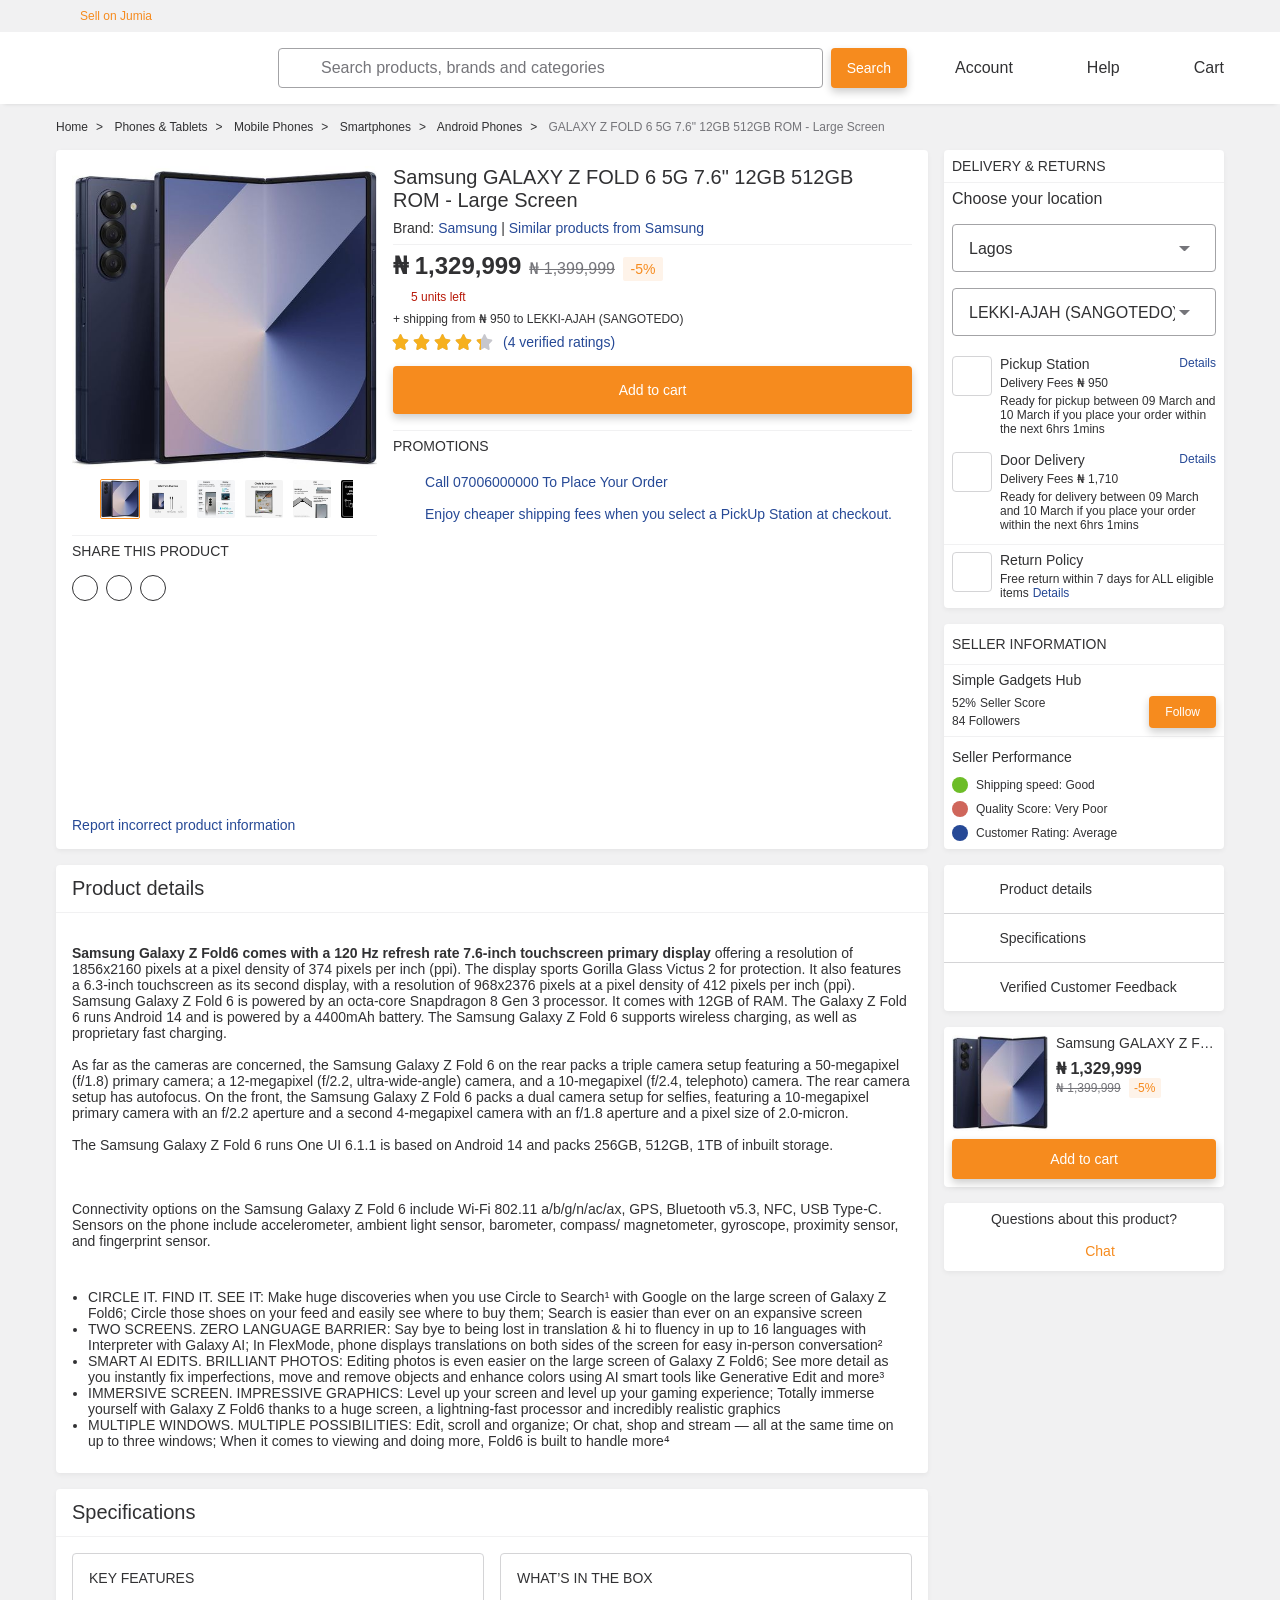
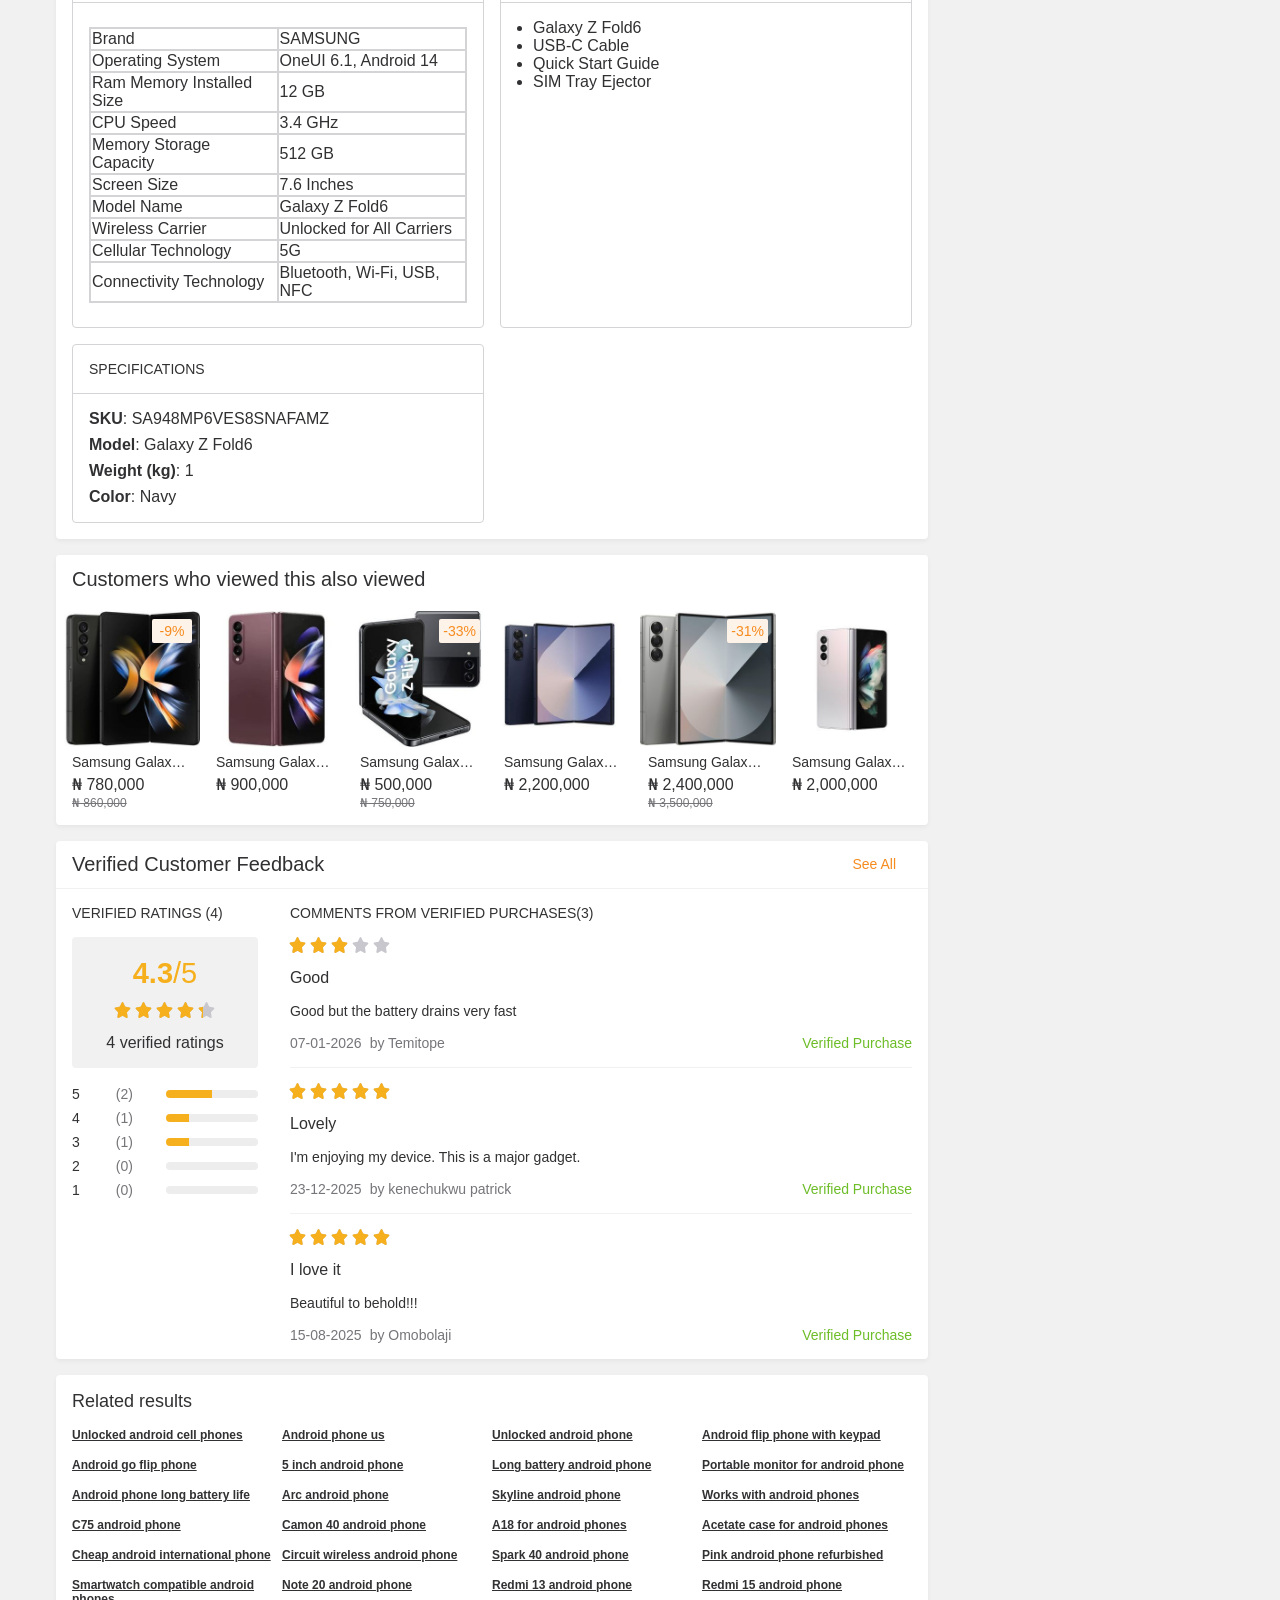
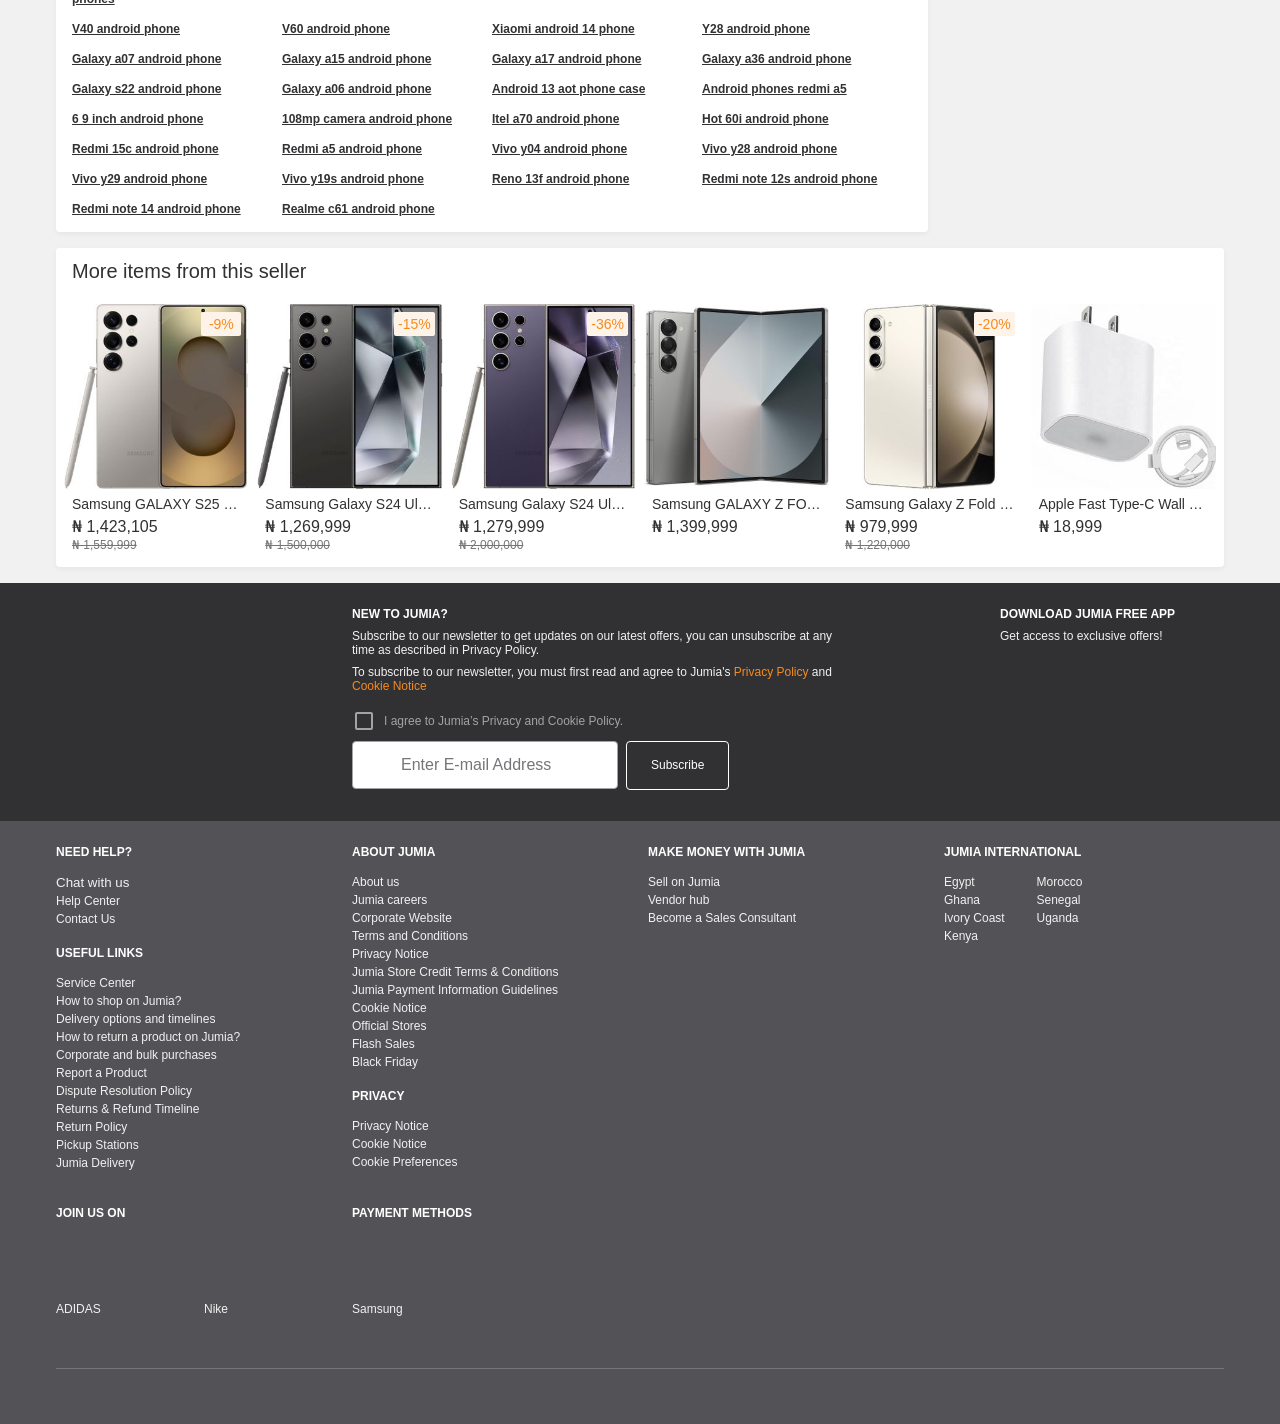
==== jumia.html @ b0cdf15a "initial commit" ====
<!DOCTYPE html>
<html lang="en" dir="ltr">
<head>
    <meta http-equiv="Content-Type" content="text/html; charset=UTF-8">
    <title>Samsung GALAXY Z FOLD 6 5G 7.6" 12GB 512GB ROM - Large Screen | Jumia Nigeria</title>
    <meta property="og:type" content="product">
    <meta property="og:site_name" content="Jumia Nigeria">
    <meta property="og:title" content="GALAXY Z FOLD 6 5G 7.6&quot; 12GB 512GB ROM - Large Screen">
    
    <meta property="og:description" content="Samsung Galaxy Z Fold6 comes with a 120 Hz refresh rate 7.6-inch touchscreen primary display offering a resolution of 1856x2160 pixels at a pixel density of 374 pixels per inch (ppi). The display sports Gorilla Glass Victus 2 for protection. It also features a 6.3-inch touchscreen as its second display, with a resolution of 968x2376 pixels at a pixel density of 412 pixels per inch (ppi). Samsung Galaxy Z Fold 6 is powered by an octa-core Snapdragon 8 Gen 3 processor. It comes with 12GB of RAM. The Galaxy Z Fold 6 runs Android 14 and is powered by a 4400mAh battery. The Samsung Galaxy Z Fold 6 supports wireless charging, as well as proprietary fast charging.As far as the cameras are concerned, the Samsung Galaxy Z Fold 6 on the rear packs a triple camera setup featuring a 50-megapixel (f/1.8) primary camera; a 12-megapixel (f/2.2, ultra-wide-angle) camera, and a 10-megapixel (f/2.4, telephoto) camera. The rear camera setup has autofocus. On the front, the Samsung Galaxy Z Fold 6 packs a dual camera setup for selfies, featuring a 10-megapixel primary camera with an f/2.2 aperture and a second 4-megapixel camera with an f/1.8 aperture and a pixel size of 2.0-micron.The Samsung Galaxy Z Fold 6 runs One UI 6.1.1 is based on Android 14 and packs 256GB, 512GB, 1TB of inbuilt storage.  Connectivity options on the Samsung Galaxy Z Fold 6 include Wi-Fi 802.11 a/b/g/n/ac/ax, GPS, Bluetooth v5.3, NFC, USB Type-C. Sensors on the phone include accelerometer, ambient light sensor, barometer, compass/ magnetometer, gyroscope, proximity sensor, and fingerprint sensor. CIRCLE IT. FIND IT. SEE IT: Make huge discoveries when you use Circle to Search¹ with Google on the large screen of Galaxy Z Fold6; Circle those shoes on your feed and easily see where to buy them; Search is easier than ever on an expansive screenTWO SCREENS. ZERO LANGUAGE BARRIER: Say bye to being lost in translation &amp; hi to fluency in up to 16 languages with Interpreter with Galaxy AI; In FlexMode, phone displays translations on both sides of the screen for easy in-person conversation²SMART AI EDITS. BRILLIANT PHOTOS: Editing photos is even easier on the large screen of Galaxy Z Fold6; See more detail as you instantly fix imperfections, move and remove objects and enhance colors using AI smart tools like Generative Edit and more³IMMERSIVE SCREEN. IMPRESSIVE GRAPHICS: Level up your screen and level up your gaming experience; Totally immerse yourself with Galaxy Z Fold6 thanks to a huge screen, a lightning-fast processor and incredibly realistic graphicsMULTIPLE WINDOWS. MULTIPLE POSSIBILITIES: Edit, scroll and organize; Or chat, shop and stream — all at the same time on up to three windows; When it comes to viewing and doing more, Fold6 is built to handle more⁴">
    <meta property="og:url" content="https://www.jumia.com.ng/samsung-galaxy-z-fold-6-5g-7.6-12gb-512gb-rom-large-screen-404945551.html">
    <meta property="og:image" content="https://ng.jumia.is/unsafe/fit-in/500x500/filters:fill(white)/product/15/5549404/1.jpg?0912">
    <meta property="og:locale" content="en_NG">
    <meta name="title" content="Samsung GALAXY Z FOLD 6 5G 7.6&quot; 12GB 512GB ROM - Large Screen | Jumia Nigeria">
    <meta name="robots" content="index,follow">
    <meta name="description" content="Get the GALAXY Z FOLD 6 5G 7.6&quot; 12GB 512GB ROM - Large Screen online at Jumia Nigeria and other Samsung Android Phones on Jumia Nigeria ✓ Price in Naira ✓ Enjoy cash on delivery - Shop Now!">
    <link rel="alternate" href="android-app://com.jumia.android/JUMIA/NG/d/SA948MP6VES8SNAFAMZ?utm_source=google&amp;utm_medium=organic&amp;adjust_tracker=j1hd8h&amp;adjust_campaign=GOOGLE_SEARCH&amp;adjust_adgroup=https%3A%2F%2Fwww.jumia.com.ng%2Fsamsung-galaxy-z-fold-6-5g-7.6-12gb-512gb-rom-large-screen-404945551.html">
    <link rel="canonical" href="https://www.jumia.com.ng/samsung-galaxy-z-fold-6-5g-7.6-12gb-512gb-rom-large-screen-404945551.html">
    <meta property="fb:app_id" content="728795990650684">
    <meta property="fb:pages" content="291297097615087">
    <meta name="google-site-verification" content="4vr0StQ8YkyEzgDxkC_mgx0UMSH2xM3vkOaRpaMEjWM">
    <meta name="google-site-verification" content="VeavdmtsHUH8fIEGpu4eeF-ryLp5ZXVUOmWmXWzV11I">
    <meta name="msvalidate.01" content="66DCE7076C4C56245BAB83C687510491">
    <meta name="viewport" content="width=device-width, initial-scale=1.0">
    <meta name="application-name" content="Jumia">
    <meta name="theme-color" content="#ffffff">
    <link rel="manifest" crossorigin="use-credentials" href="https://www.jumia.com.ng/assets_he/manifest/jumia/ng.2bc74913.json">
    <link rel="stylesheet" href="./jumia_files/main.d6013604.css">
    <link rel="icon" type="image/ico" sizes="any" href="https://www.jumia.com.ng/assets_he/favicon.87f00114.ico">
    <link rel="icon" type="image/svg+xml" href="https://www.jumia.com.ng/assets_he/favicon.adbd556a.svg">
    <link rel="preconnect dns-prefetch" href="https://bam.nr-data.net/">
    <link rel="preconnect dns-prefetch" href="https://js-agent.newrelic.com/">
    <link rel="dns-prefetch" href="https://ng.jumia.is/">
</head>
<body>
<!-- Skip to main content link - Phase 2, Step 3 -->
<a href="#main-content" class="skip-link" style="position: absolute; top: -40px; left: 0; background: #000; color: white; padding: 8px; z-index: 100; text-decoration: none;">Skip to main content</a>

<script type="text/javascript">window.NREUM||(NREUM={});NREUM.info = {"agent":"","beacon":"bam.nr-data.net","errorBeacon":"bam.nr-data.net","licenseKey":"b76de0635f","applicationID":"202020352","agentToken":null,"applicationTime":10.007334,"transactionName":"NVxXYhMHChFYVUELDQwWdkMSEgsPFmZHDQYXWkEWHUY0LWpi","queueTime":0,"ttGuid":"59ac37f880c2dab4"}; (window.NREUM||(NREUM={})).init={ajax:{deny_list:["bam.nr-data.net"]},feature_flags:["soft_nav"]};(window.NREUM||(NREUM={})).loader_config={licenseKey:"b76de0635f",applicationID:"202020352",browserID:"202419574"};;
/*! For license information please see nr-loader-rum-1.310.1.min.js.LICENSE.txt */
(()=>{var e,t,r={163:(e,t,r)=>{"use strict";r.d(t,{j:()=>E});var n=r(384),i=r(1741);var s=r(2555);r(860).K7.genericEvents;const a="experimental.resources",o="register",c=e=>{if(!e||"string"!=typeof e)return!1;try{document.createDocumentFragment().querySelector(e)}catch{return!1}return!0};var d=r(2614),u=r(944),l=r(8122);const f="[data-nr-mask]",g=e=>(0,l.a)(e,(()=>{const e={feature_flags:[],experimental:{allow_registered_children:!1,resources:!1},mask_selector:"*",block_selector:"[data-nr-block]",mask_input_options:{color:!1,date:!1,"datetime-local":!1,email:!1,month:!1,number:!1,range:!1,search:!1,tel:!1,text:!1,time:!1,url:!1,week:!1,textarea:!1,select:!1,password:!0}};return{ajax:{deny_list:void 0,block_internal:!0,enabled:!0,autoStart:!0},api:{get allow_registered_children(){return e.feature_flags.includes(o)||e.experimental.allow_registered_children},set allow_registered_children(t){e.experimental.allow_registered_children=t},duplicate_registered_data:!1},browser_consent_mode:{enabled:!1},distributed_tracing:{enabled:void 0,exclude_newrelic_header:void 0,cors_use_newrelic_header:void 0,cors_use_tracecontext_headers:void 0,allowed_origins:void 0},get feature_flags(){return e.feature_flags},set feature_flags(t){e.feature_flags=t},generic_events:{enabled:!0,autoStart:!0},harvest:{interval:30},jserrors:{enabled:!0,autoStart:!0},logging:{enabled:!0,autoStart:!0},metrics:{enabled:!0,autoStart:!0},obfuscate:void 0,page_action:{enabled:!0},page_view_event:{enabled:!0,autoStart:!0},page_view_timing:{enabled:!0,autoStart:!0},performance:{capture_marks:!1,capture_measures:!1,capture_detail:!0,resources:{get enabled(){return e.feature_flags.includes(a)||e.experimental.resources},set enabled(t){e.experimental.resources=t},asset_types:[],first_party_domains:[],ignore_newrelic:!0}},privacy:{cookies_enabled:!0},proxy:{assets:void 0,beacon:void 0},session:{expiresMs:d.wk,inactiveMs:d.BB},session_replay:{autoStart:!0,enabled:!1,preload:!1,sampling_rate:10,error_sampling_rate:100,collect_fonts:!1,inline_images:!1,fix_stylesheets:!0,mask_all_inputs:!0,get mask_text_selector(){return e.mask_selector},set mask_text_selector(t){c(t)?e.mask_selector="".concat(t,",").concat(f):""===t||null===t?e.mask_selector=f:(0,u.R)(5,t)},get block_class(){return"nr-block"},get ignore_class(){return"nr-ignore"},get mask_text_class(){return"nr-mask"},get block_selector(){return e.block_selector},set block_selector(t){c(t)?e.block_selector+=",".concat(t):""!==t&&(0,u.R)(6,t)},get mask_input_options(){return e.mask_input_options},set mask_input_options(t){t&&"object"==typeof t?e.mask_input_options={...t,password:!0}:(0,u.R)(7,t)}},session_trace:{enabled:!0,autoStart:!0},soft_navigations:{enabled:!0,autoStart:!0},ssl:void 0,user_actions:{enabled:!0,elementAttributes:["id","className","tagName","type"]}}})());var p=r(6154),h=r(9324);let m=0;const v={buildEnv:h.F3,distMethod:h.Xs,version:h.xv,originTime:p.WN},b={consented:!1},y={appMetadata:{},get consented(){return this.session?.state?.consent||b.consented},set consented(e){b.consented=e},customTransaction:void 0,denyList:void 0,disabled:!1,harvester:void 0,isolatedBacklog:!1,isRecording:!1,loaderType:void 0,maxBytes:3e4,obfuscator:void 0,onerror:void 0,ptid:void 0,releaseIds:{},session:void 0,timeKeeper:void 0,registeredEntities:[],jsAttributesMetadata:{bytes:0},get harvestCount(){return++m}},_=e=>{const t=(0,l.a)(e,y),r=Object.keys(v).reduce((e,t)=>(e[t]={value:v[t],writable:!1,configurable:!0,enumerable:!0},e),{});return Object.defineProperties(t,r)};var w=r(5701);const x=e=>{const t=e.startsWith("http");e+="/",r.p=t?e:"https://"+e};var k=r(7836),R=r(3241);const A={accountID:void 0,trustKey:void 0,agentID:void 0,licenseKey:void 0,applicationID:void 0,xpid:void 0},S=e=>(0,l.a)(e,A),T=new Set;function E(e,t={},r,a){let{init:o,info:c,loader_config:d,runtime:u={},exposed:l=!0}=t;if(!c){const e=(0,n.pV)();o=e.init,c=e.info,d=e.loader_config}e.init=g(o||{}),e.loader_config=S(d||{}),c.jsAttributes??={},p.bv&&(c.jsAttributes.isWorker=!0),e.info=(0,s.D)(c);const f=e.init,h=[c.beacon,c.errorBeacon];T.has(e.agentIdentifier)||(f.proxy.assets&&(x(f.proxy.assets),h.push(f.proxy.assets)),f.proxy.beacon&&h.push(f.proxy.beacon),e.beacons=[...h],function(e){const t=(0,n.pV)();Object.getOwnPropertyNames(i.W.prototype).forEach(r=>{const n=i.W.prototype[r];if("function"!=typeof n||"constructor"===n)return;let s=t[r];e[r]&&!1!==e.exposed&&"micro-agent"!==e.runtime?.loaderType&&(t[r]=(...t)=>{const n=e[r](...t);return s?s(...t):n})})}(e),(0,n.US)("activatedFeatures",w.B)),u.denyList=[...f.ajax.deny_list||[],...f.ajax.block_internal?h:[]],u.ptid=e.agentIdentifier,u.loaderType=r,e.runtime=_(u),T.has(e.agentIdentifier)||(e.ee=k.ee.get(e.agentIdentifier),e.exposed=l,(0,R.W)({agentIdentifier:e.agentIdentifier,drained:!!w.B?.[e.agentIdentifier],type:"lifecycle",name:"initialize",feature:void 0,data:e.config})),T.add(e.agentIdentifier)}},384:(e,t,r)=>{"use strict";r.d(t,{NT:()=>o,US:()=>l,Zm:()=>c,bQ:()=>u,dV:()=>d,pV:()=>f});var n=r(6154),i=r(1863),s=r(944),a=r(1910);const o={beacon:"bam.nr-data.net",errorBeacon:"bam.nr-data.net"};function c(){return n.gm.NREUM||(n.gm.NREUM={}),void 0===n.gm.newrelic&&(n.gm.newrelic=n.gm.NREUM),n.gm.NREUM}function d(){let e=c();return e.o||(e.o={ST:n.gm.setTimeout,SI:n.gm.setImmediate||n.gm.setInterval,CT:n.gm.clearTimeout,XHR:n.gm.XMLHttpRequest,REQ:n.gm.Request,EV:n.gm.Event,PR:n.gm.Promise,MO:n.gm.MutationObserver,FETCH:n.gm.fetch,WS:n.gm.WebSocket},(0,a.i)(...Object.values(e.o))),e}function u(e,t){let r=c();r.initializedAgents??={},t.initializedAt={ms:(0,i.t)(),date:new Date},r.initializedAgents[e]=t,2===Object.keys(r.initializedAgents).length&&(0,s.R)(69)}function l(e,t){c()[e]=t}function f(){return function(){let e=c();const t=e.info||{};e.info={beacon:o.beacon,errorBeacon:o.errorBeacon,...t}}(),function(){let e=c();const t=e.init||{};e.init={...t}}(),d(),function(){let e=c();const t=e.loader_config||{};e.loader_config={...t}}(),c()}},782:(e,t,r)=>{"use strict";r.d(t,{T:()=>n});const n=r(860).K7.pageViewTiming},860:(e,t,r)=>{"use strict";r.d(t,{$J:()=>u,K7:()=>c,P3:()=>d,XX:()=>i,Yy:()=>o,df:()=>s,qY:()=>n,v4:()=>a});const n="events",i="jserrors",s="browser/blobs",a="rum",o="browser/logs",c={ajax:"ajax",genericEvents:"generic_events",jserrors:i,logging:"logging",metrics:"metrics",pageAction:"page_action",pageViewEvent:"page_view_event",pageViewTiming:"page_view_timing",sessionReplay:"session_replay",sessionTrace:"session_trace",softNav:"soft_navigations"},d={[c.pageViewEvent]:1,[c.pageViewTiming]:2,[c.metrics]:3,[c.jserrors]:4,[c.softNav]:5,[c.ajax]:6,[c.sessionTrace]:7,[c.sessionReplay]:8,[c.logging]:9,[c.genericEvents]:10},u={[c.pageViewEvent]:a,[c.pageViewTiming]:n,[c.ajax]:n,[c.softNav]:n,[c.metrics]:i,[c.jserrors]:i,[c.sessionTrace]:s,[c.sessionReplay]:s,[c.logging]:o,[c.genericEvents]:"ins"}},944:(e,t,r)=>{"use strict";r.d(t,{R:()=>i});var n=r(3241);function i(e,t){"function"==typeof console.debug&&(console.debug("New Relic Warning: https://github.com/newrelic/newrelic-browser-agent/blob/main/docs/warning-codes.md#".concat(e),t),(0,n.W)({agentIdentifier:null,drained:null,type:"data",name:"warn",feature:"warn",data:{code:e,secondary:t}}))}},1687:(e,t,r)=>{"use strict";r.d(t,{Ak:()=>d,Ze:()=>f,x3:()=>u});var n=r(3241),i=r(7836),s=r(3606),a=r(860),o=r(2646);const c={};function d(e,t){const r={staged:!1,priority:a.P3[t]||0};l(e),c[e].get(t)||c[e].set(t,r)}function u(e,t){e&&c[e]&&(c[e].get(t)&&c[e].delete(t),p(e,t,!1),c[e].size&&g(e))}function l(e){if(!e)throw new Error("agentIdentifier required");c[e]||(c[e]=new Map)}function f(e="",t="feature",r=!1){if(l(e),!e||!c[e].get(t)||r)return p(e,t);c[e].get(t).staged=!0,g(e)}function g(e){const t=Array.from(c[e]);t.every(([e,t])=>t.staged)&&(t.sort((e,t)=>e[1].priority-t[1].priority),t.forEach(([t])=>{c[e].delete(t),p(e,t)}))}function p(e,t,r=!0){const a=e?i.ee.get(e):i.ee,c=s.i.handlers;if(!a.aborted&&a.backlog&&c){if((0,n.W)({agentIdentifier:e,type:"lifecycle",name:"drain",feature:t}),r){const e=a.backlog[t],r=c[t];if(r){for(let t=0;e&&t<e.length;++t)h(e[t],r);Object.entries(r).forEach(([e,t])=>{Object.values(t||{}).forEach(t=>{t[0]?.on&&t[0].context()instanceof o.y&&!t[0].listeners(e).includes(t[1])&&t[0].on(e,t[1])})})}}a.isolatedBacklog||delete c[t],a.backlog[t]=null,a.emit("drain-"+t,[])}}function h(e,t){var r=e[1];Object.values(t[r]||{}).forEach(t=>{var r=e[0];if(t[0]===r){var n=t[1],i=e[3],s=e[2];n.apply(i,s)}})}},1738:(e,t,r)=>{"use strict";r.d(t,{U:()=>g,Y:()=>f});var n=r(3241),i=r(9908),s=r(1863),a=r(944),o=r(5701),c=r(3969),d=r(8362),u=r(860),l=r(4261);function f(e,t,r,s){const f=s||r;!f||f[e]&&f[e]!==d.d.prototype[e]||(f[e]=function(){(0,i.p)(c.xV,["API/"+e+"/called"],void 0,u.K7.metrics,r.ee),(0,n.W)({agentIdentifier:r.agentIdentifier,drained:!!o.B?.[r.agentIdentifier],type:"data",name:"api",feature:l.Pl+e,data:{}});try{return t.apply(this,arguments)}catch(e){(0,a.R)(23,e)}})}function g(e,t,r,n,a){const o=e.info;null===r?delete o.jsAttributes[t]:o.jsAttributes[t]=r,(a||null===r)&&(0,i.p)(l.Pl+n,[(0,s.t)(),t,r],void 0,"session",e.ee)}},1741:(e,t,r)=>{"use strict";r.d(t,{W:()=>s});var n=r(944),i=r(4261);class s{#e(e,...t){if(this[e]!==s.prototype[e])return this[e](...t);(0,n.R)(35,e)}addPageAction(e,t){return this.#e(i.hG,e,t)}register(e){return this.#e(i.eY,e)}recordCustomEvent(e,t){return this.#e(i.fF,e,t)}setPageViewName(e,t){return this.#e(i.Fw,e,t)}setCustomAttribute(e,t,r){return this.#e(i.cD,e,t,r)}noticeError(e,t){return this.#e(i.o5,e,t)}setUserId(e,t=!1){return this.#e(i.Dl,e,t)}setApplicationVersion(e){return this.#e(i.nb,e)}setErrorHandler(e){return this.#e(i.bt,e)}addRelease(e,t){return this.#e(i.k6,e,t)}log(e,t){return this.#e(i.$9,e,t)}start(){return this.#e(i.d3)}finished(e){return this.#e(i.BL,e)}recordReplay(){return this.#e(i.CH)}pauseReplay(){return this.#e(i.Tb)}addToTrace(e){return this.#e(i.U2,e)}setCurrentRouteName(e){return this.#e(i.PA,e)}interaction(e){return this.#e(i.dT,e)}wrapLogger(e,t,r){return this.#e(i.Wb,e,t,r)}measure(e,t){return this.#e(i.V1,e,t)}consent(e){return this.#e(i.Pv,e)}}},1863:(e,t,r)=>{"use strict";function n(){return Math.floor(performance.now())}r.d(t,{t:()=>n})},1910:(e,t,r)=>{"use strict";r.d(t,{i:()=>s});var n=r(944);const i=new Map;function s(...e){return e.every(e=>{if(i.has(e))return i.get(e);const t="function"==typeof e?e.toString():"",r=t.includes("[native code]"),s=t.includes("nrWrapper");return r||s||(0,n.R)(64,e?.name||t),i.set(e,r),r})}},2555:(e,t,r)=>{"use strict";r.d(t,{D:()=>o,f:()=>a});var n=r(384),i=r(8122);const s={beacon:n.NT.beacon,errorBeacon:n.NT.errorBeacon,licenseKey:void 0,applicationID:void 0,sa:void 0,queueTime:void 0,applicationTime:void 0,ttGuid:void 0,user:void 0,account:void 0,product:void 0,extra:void 0,jsAttributes:{},userAttributes:void 0,atts:void 0,transactionName:void 0,tNamePlain:void 0};function a(e){try{return!!e.licenseKey&&!!e.errorBeacon&&!!e.applicationID}catch(e){return!1}}const o=e=>(0,i.a)(e,s)},2614:(e,t,r)=>{"use strict";r.d(t,{BB:()=>a,H3:()=>n,g:()=>d,iL:()=>c,tS:()=>o,uh:()=>i,wk:()=>s});const n="NRBA",i="SESSION",s=144e5,a=18e5,o={STARTED:"session-started",PAUSE:"session-pause",RESET:"session-reset",RESUME:"session-resume",UPDATE:"session-update"},c={SAME_TAB:"same-tab",CROSS_TAB:"cross-tab"},d={OFF:0,FULL:1,ERROR:2}},2646:(e,t,r)=>{"use strict";r.d(t,{y:()=>n});class n{constructor(e){this.contextId=e}}},2843:(e,t,r)=>{"use strict";r.d(t,{G:()=>s,u:()=>i});var n=r(3878);function i(e,t=!1,r,i){(0,n.DD)("visibilitychange",function(){if(t)return void("hidden"===document.visibilityState&&e());e(document.visibilityState)},r,i)}function s(e,t,r){(0,n.sp)("pagehide",e,t,r)}},3241:(e,t,r)=>{"use strict";r.d(t,{W:()=>s});var n=r(6154);const i="newrelic";function s(e={}){try{n.gm.dispatchEvent(new CustomEvent(i,{detail:e}))}catch(e){}}},3606:(e,t,r)=>{"use strict";r.d(t,{i:()=>s});var n=r(9908);s.on=a;var i=s.handlers={};function s(e,t,r,s){a(s||n.d,i,e,t,r)}function a(e,t,r,i,s){s||(s="feature"),e||(e=n.d);var a=t[s]=t[s]||{};(a[r]=a[r]||[]).push([e,i])}},3878:(e,t,r)=>{"use strict";function n(e,t){return{capture:e,passive:!1,signal:t}}function i(e,t,r=!1,i){window.addEventListener(e,t,n(r,i))}function s(e,t,r=!1,i){document.addEventListener(e,t,n(r,i))}r.d(t,{DD:()=>s,jT:()=>n,sp:()=>i})},3969:(e,t,r)=>{"use strict";r.d(t,{TZ:()=>n,XG:()=>o,rs:()=>i,xV:()=>a,z_:()=>s});const n=r(860).K7.metrics,i="sm",s="cm",a="storeSupportabilityMetrics",o="storeEventMetrics"},4234:(e,t,r)=>{"use strict";r.d(t,{W:()=>s});var n=r(7836),i=r(1687);class s{constructor(e,t){this.agentIdentifier=e,this.ee=n.ee.get(e),this.featureName=t,this.blocked=!1}deregisterDrain(){(0,i.x3)(this.agentIdentifier,this.featureName)}}},4261:(e,t,r)=>{"use strict";r.d(t,{$9:()=>d,BL:()=>o,CH:()=>g,Dl:()=>_,Fw:()=>y,PA:()=>m,Pl:()=>n,Pv:()=>R,Tb:()=>l,U2:()=>s,V1:()=>k,Wb:()=>x,bt:()=>b,cD:()=>v,d3:()=>w,dT:()=>c,eY:()=>p,fF:()=>f,hG:()=>i,k6:()=>a,nb:()=>h,o5:()=>u});const n="api-",i="addPageAction",s="addToTrace",a="addRelease",o="finished",c="interaction",d="log",u="noticeError",l="pauseReplay",f="recordCustomEvent",g="recordReplay",p="register",h="setApplicationVersion",m="setCurrentRouteName",v="setCustomAttribute",b="setErrorHandler",y="setPageViewName",_="setUserId",w="start",x="wrapLogger",k="measure",R="consent"},5289:(e,t,r)=>{"use strict";r.d(t,{GG:()=>a,Qr:()=>c,sB:()=>o});var n=r(3878),i=r(6389);function s(){return"undefined"==typeof document||"complete"===document.readyState}function a(e,t){if(s())return e();const r=(0,i.J)(e),a=setInterval(()=>{s()&&(clearInterval(a),r())},500);(0,n.sp)("load",r,t)}function o(e){if(s())return e();(0,n.DD)("DOMContentLoaded",e)}function c(e){if(s())return e();(0,n.sp)("popstate",e)}},5607:(e,t,r)=>{"use strict";r.d(t,{W:()=>n});const n=(0,r(9566).bz)()},5701:(e,t,r)=>{"use strict";r.d(t,{B:()=>s,t:()=>a});var n=r(3241);const i=new Set,s={};function a(e,t){const r=t.agentIdentifier;s[r]??={},e&&"object"==typeof e&&(i.has(r)||(t.ee.emit("rumresp",[e]),s[r]=e,i.add(r),(0,n.W)({agentIdentifier:r,loaded:!0,drained:!0,type:"lifecycle",name:"load",feature:void 0,data:e})))}},6154:(e,t,r)=>{"use strict";r.d(t,{OF:()=>c,RI:()=>i,WN:()=>u,bv:()=>s,eN:()=>l,gm:()=>a,mw:()=>o,sb:()=>d});var n=r(1863);const i="undefined"!=typeof window&&!!window.document,s="undefined"!=typeof WorkerGlobalScope&&("undefined"!=typeof self&&self instanceof WorkerGlobalScope&&self.navigator instanceof WorkerNavigator||"undefined"!=typeof globalThis&&globalThis instanceof WorkerGlobalScope&&globalThis.navigator instanceof WorkerNavigator),a=i?window:"undefined"!=typeof WorkerGlobalScope&&("undefined"!=typeof self&&self instanceof WorkerGlobalScope&&self||"undefined"!=typeof globalThis&&globalThis instanceof WorkerGlobalScope&&globalThis),o=Boolean("hidden"===a?.document?.visibilityState),c=/iPad|iPhone|iPod/.test(a.navigator?.userAgent),d=c&&"undefined"==typeof SharedWorker,u=((()=>{const e=a.navigator?.userAgent?.match(/Firefox[/\s](\d+\.\d+)/);Array.isArray(e)&&e.length>=2&&e[1]})(),Date.now()-(0,n.t)()),l=()=>"undefined"!=typeof PerformanceNavigationTiming&&a?.performance?.getEntriesByType("navigation")?.[0]?.responseStart},6389:(e,t,r)=>{"use strict";function n(e,t=500,r={}){const n=r?.leading||!1;let i;return(...r)=>{n&&void 0===i&&(e.apply(this,r),i=setTimeout(()=>{i=clearTimeout(i)},t)),n||(clearTimeout(i),i=setTimeout(()=>{e.apply(this,r)},t))}}function i(e){let t=!1;return(...r)=>{t||(t=!0,e.apply(this,r))}}r.d(t,{J:()=>i,s:()=>n})},6630:(e,t,r)=>{"use strict";r.d(t,{T:()=>n});const n=r(860).K7.pageViewEvent},7699:(e,t,r)=>{"use strict";r.d(t,{It:()=>s,KC:()=>o,No:()=>i,qh:()=>a});var n=r(860);const i=16e3,s=1e6,a="SESSION_ERROR",o={[n.K7.logging]:!0,[n.K7.genericEvents]:!1,[n.K7.jserrors]:!1,[n.K7.ajax]:!1}},7836:(e,t,r)=>{"use strict";r.d(t,{P:()=>o,ee:()=>c});var n=r(384),i=r(8990),s=r(2646),a=r(5607);const o="nr@context:".concat(a.W),c=function e(t,r){var n={},a={},u={},l=!1;try{l=16===r.length&&d.initializedAgents?.[r]?.runtime.isolatedBacklog}catch(e){}var f={on:p,addEventListener:p,removeEventListener:function(e,t){var r=n[e];if(!r)return;for(var i=0;i<r.length;i++)r[i]===t&&r.splice(i,1)},emit:function(e,r,n,i,s){!1!==s&&(s=!0);if(c.aborted&&!i)return;t&&s&&t.emit(e,r,n);var o=g(n);h(e).forEach(e=>{e.apply(o,r)});var d=v()[a[e]];d&&d.push([f,e,r,o]);return o},get:m,listeners:h,context:g,buffer:function(e,t){const r=v();if(t=t||"feature",f.aborted)return;Object.entries(e||{}).forEach(([e,n])=>{a[n]=t,t in r||(r[t]=[])})},abort:function(){f._aborted=!0,Object.keys(f.backlog).forEach(e=>{delete f.backlog[e]})},isBuffering:function(e){return!!v()[a[e]]},debugId:r,backlog:l?{}:t&&"object"==typeof t.backlog?t.backlog:{},isolatedBacklog:l};return Object.defineProperty(f,"aborted",{get:()=>{let e=f._aborted||!1;return e||(t&&(e=t.aborted),e)}}),f;function g(e){return e&&e instanceof s.y?e:e?(0,i.I)(e,o,()=>new s.y(o)):new s.y(o)}function p(e,t){n[e]=h(e).concat(t)}function h(e){return n[e]||[]}function m(t){return u[t]=u[t]||e(f,t)}function v(){return f.backlog}}(void 0,"globalEE"),d=(0,n.Zm)();d.ee||(d.ee=c)},8122:(e,t,r)=>{"use strict";r.d(t,{a:()=>i});var n=r(944);function i(e,t){try{if(!e||"object"!=typeof e)return(0,n.R)(3);if(!t||"object"!=typeof t)return(0,n.R)(4);const r=Object.create(Object.getPrototypeOf(t),Object.getOwnPropertyDescriptors(t)),s=0===Object.keys(r).length?e:r;for(let a in s)if(void 0!==e[a])try{if(null===e[a]){r[a]=null;continue}Array.isArray(e[a])&&Array.isArray(t[a])?r[a]=Array.from(new Set([...e[a],...t[a]])):"object"==typeof e[a]&&"object"==typeof t[a]?r[a]=i(e[a],t[a]):r[a]=e[a]}catch(e){r[a]||(0,n.R)(1,e)}return r}catch(e){(0,n.R)(2,e)}}},8362:(e,t,r)=>{"use strict";r.d(t,{d:()=>s});var n=r(9566),i=r(1741);class s extends i.W{agentIdentifier=(0,n.LA)(16)}},8374:(e,t,r)=>{r.nc=(()=>{try{return document?.currentScript?.nonce}catch(e){}return""})()},8990:(e,t,r)=>{"use strict";r.d(t,{I:()=>i});var n=Object.prototype.hasOwnProperty;function i(e,t,r){if(n.call(e,t))return e[t];var i=r();if(Object.defineProperty&&Object.keys)try{return Object.defineProperty(e,t,{value:i,writable:!0,enumerable:!1}),i}catch(e){}return e[t]=i,i}},9324:(e,t,r)=>{"use strict";r.d(t,{F3:()=>i,Xs:()=>s,xv:()=>n});const n="1.310.1",i="PROD",s="CDN"},9566:(e,t,r)=>{"use strict";r.d(t,{LA:()=>o,bz:()=>a});var n=r(6154);const i="xxxxxxxx-xxxx-4xxx-yxxx-xxxxxxxxxxxx";function s(e,t){return e?15&e[t]:16*Math.random()|0}function a(){const e=n.gm?.crypto||n.gm?.msCrypto;let t,r=0;return e&&e.getRandomValues&&(t=e.getRandomValues(new Uint8Array(30))),i.split("").map(e=>"x"===e?s(t,r++).toString(16):"y"===e?(3&s()|8).toString(16):e).join("")}function o(e){const t=n.gm?.crypto||n.gm?.msCrypto;let r,i=0;t&&t.getRandomValues&&(r=t.getRandomValues(new Uint8Array(e)));const a=[];for(var o=0;o<e;o++)a.push(s(r,i++).toString(16));return a.join("")}},9908:(e,t,r)=>{"use strict";r.d(t,{d:()=>n,p:()=>i});var n=r(7836).ee.get("handle");function i(e,t,r,i,s){s?(s.buffer([e],i),s.emit(e,t,r)):(n.buffer([e],i),n.emit(e,t,r))}}},n={};function i(e){var t=n[e];if(void 0!==t)return t.exports;var s=n[e]={exports:{}};return r[e](s,s.exports,i),s.exports}i.m=r,i.d=(e,t)=>{for(var r in t)i.o(t,r)&&!i.o(e,r)&&Object.defineProperty(e,r,{enumerable:!0,get:t[r]})},i.f={},i.e=e=>Promise.all(Object.keys(i.f).reduce((t,r)=>(i.f[r](e,t),t),[])),i.u=e=>"nr-rum-1.310.1.min.js",i.o=(e,t)=>Object.prototype.hasOwnProperty.call(e,t),e={},t="NRBA-1.310.1.PROD:",i.l=(r,n,s,a)=>{if(e[r])e[r].push(n);else{var o,c;if(void 0!==s)for(var d=document.getElementsByTagName("script"),u=0;u<d.length;u++){var l=d[u];if(l.getAttribute("src")==r||l.getAttribute("data-webpack")==t+s){o=l;break}}if(!o){c=!0;var f={296:"sha512-8LEsRObgfHgVhp/OH+e1LIJ8trYoEGGugVcM4cNSUs2rZ3CNt/VHMq+3wUpYKaA5/dW4oR9cdBp7CsljXO+9fA=="};(o=document.createElement("script")).charset="utf-8",i.nc&&o.setAttribute("nonce",i.nc),o.setAttribute("data-webpack",t+s),o.src=r,0!==o.src.indexOf(window.location.origin+"/")&&(o.crossOrigin="anonymous"),f[a]&&(o.integrity=f[a])}e[r]=[n];var g=(t,n)=>{o.onerror=o.onload=null,clearTimeout(p);var i=e[r];if(delete e[r],o.parentNode&&o.parentNode.removeChild(o),i&&i.forEach(e=>e(n)),t)return t(n)},p=setTimeout(g.bind(null,void 0,{type:"timeout",target:o}),12e4);o.onerror=g.bind(null,o.onerror),o.onload=g.bind(null,o.onload),c&&document.head.appendChild(o)}},i.r=e=>{"undefined"!=typeof Symbol&&Symbol.toStringTag&&Object.defineProperty(e,Symbol.toStringTag,{value:"Module"}),Object.defineProperty(e,"__esModule",{value:!0})},i.p="https://js-agent.newrelic.com/",(()=>{var e={374:0,840:0};i.f.j=(t,r)=>{var n=i.o(e,t)?e[t]:void 0;if(0!==n)if(n)r.push(n[2]);else{var s=new Promise((r,i)=>n=e[t]=[r,i]);r.push(n[2]=s);var a=i.p+i.u(t),o=new Error;i.l(a,r=>{if(i.o(e,t)&&(0!==(n=e[t])&&(e[t]=void 0),n)){var s=r&&("load"===r.type?"missing":r.type),a=r&&r.target&&r.target.src;o.message="Loading chunk "+t+" failed: ("+s+": "+a+")",o.name="ChunkLoadError",o.type=s,o.request=a,n[1](o)}},"chunk-"+t,t)}};var t=(t,r)=>{var n,s,[a,o,c]=r,d=0;if(a.some(t=>0!==e[t])){for(n in o)i.o(o,n)&&(i.m[n]=o[n]);if(c)c(i)}for(t&&t(r);d<a.length;d++)s=a[d],i.o(e,s)&&e[s]&&e[s][0](),e[s]=0},r=self["webpackChunk:NRBA-1.310.1.PROD"]=self["webpackChunk:NRBA-1.310.1.PROD"]||[];r.forEach(t.bind(null,0)),r.push=t.bind(null,r.push.bind(r))})(),(()=>{"use strict";i(8374);var e=i(8362),t=i(860);const r=Object.values(t.K7);var n=i(163);var s=i(9908),a=i(1863),o=i(4261),c=i(1738);var d=i(1687),u=i(4234),l=i(5289),f=i(6154),g=i(944),p=i(384);const h=e=>f.RI&&!0===e?.privacy.cookies_enabled;function m(e){return!!(0,p.dV)().o.MO&&h(e)&&!0===e?.session_trace.enabled}var v=i(6389),b=i(7699);class y extends u.W{constructor(e,t){super(e.agentIdentifier,t),this.agentRef=e,this.abortHandler=void 0,this.featAggregate=void 0,this.loadedSuccessfully=void 0,this.onAggregateImported=new Promise(e=>{this.loadedSuccessfully=e}),this.deferred=Promise.resolve(),!1===e.init[this.featureName].autoStart?this.deferred=new Promise((t,r)=>{this.ee.on("manual-start-all",(0,v.J)(()=>{(0,d.Ak)(e.agentIdentifier,this.featureName),t()}))}):(0,d.Ak)(e.agentIdentifier,t)}importAggregator(e,t,r={}){if(this.featAggregate)return;const n=async()=>{let n;await this.deferred;try{if(h(e.init)){const{setupAgentSession:t}=await i.e(296).then(i.bind(i,3305));n=t(e)}}catch(e){(0,g.R)(20,e),this.ee.emit("internal-error",[e]),(0,s.p)(b.qh,[e],void 0,this.featureName,this.ee)}try{if(!this.#t(this.featureName,n,e.init))return(0,d.Ze)(this.agentIdentifier,this.featureName),void this.loadedSuccessfully(!1);const{Aggregate:i}=await t();this.featAggregate=new i(e,r),e.runtime.harvester.initializedAggregates.push(this.featAggregate),this.loadedSuccessfully(!0)}catch(e){(0,g.R)(34,e),this.abortHandler?.(),(0,d.Ze)(this.agentIdentifier,this.featureName,!0),this.loadedSuccessfully(!1),this.ee&&this.ee.abort()}};f.RI?(0,l.GG)(()=>n(),!0):n()}#t(e,r,n){if(this.blocked)return!1;switch(e){case t.K7.sessionReplay:return m(n)&&!!r;case t.K7.sessionTrace:return!!r;default:return!0}}}var _=i(6630),w=i(2614),x=i(3241);class k extends y{static featureName=_.T;constructor(e){var t;super(e,_.T),this.setupInspectionEvents(e.agentIdentifier),t=e,(0,c.Y)(o.Fw,function(e,r){"string"==typeof e&&("/"!==e.charAt(0)&&(e="/"+e),t.runtime.customTransaction=(r||"http://custom.transaction")+e,(0,s.p)(o.Pl+o.Fw,[(0,a.t)()],void 0,void 0,t.ee))},t),this.importAggregator(e,()=>i.e(296).then(i.bind(i,3943)))}setupInspectionEvents(e){const t=(t,r)=>{t&&(0,x.W)({agentIdentifier:e,timeStamp:t.timeStamp,loaded:"complete"===t.target.readyState,type:"window",name:r,data:t.target.location+""})};(0,l.sB)(e=>{t(e,"DOMContentLoaded")}),(0,l.GG)(e=>{t(e,"load")}),(0,l.Qr)(e=>{t(e,"navigate")}),this.ee.on(w.tS.UPDATE,(t,r)=>{(0,x.W)({agentIdentifier:e,type:"lifecycle",name:"session",data:r})})}}class R extends e.d{constructor(e){var t;(super(),f.gm)?(this.features={},(0,p.bQ)(this.agentIdentifier,this),this.desiredFeatures=new Set(e.features||[]),this.desiredFeatures.add(k),(0,n.j)(this,e,e.loaderType||"agent"),t=this,(0,c.Y)(o.cD,function(e,r,n=!1){if("string"==typeof e){if(["string","number","boolean"].includes(typeof r)||null===r)return(0,c.U)(t,e,r,o.cD,n);(0,g.R)(40,typeof r)}else(0,g.R)(39,typeof e)},t),function(e){(0,c.Y)(o.Dl,function(t,r=!1){if("string"!=typeof t&&null!==t)return void(0,g.R)(41,typeof t);const n=e.info.jsAttributes["enduser.id"];r&&null!=n&&n!==t?(0,s.p)(o.Pl+"setUserIdAndResetSession",[t],void 0,"session",e.ee):(0,c.U)(e,"enduser.id",t,o.Dl,!0)},e)}(this),function(e){(0,c.Y)(o.nb,function(t){if("string"==typeof t||null===t)return(0,c.U)(e,"application.version",t,o.nb,!1);(0,g.R)(42,typeof t)},e)}(this),function(e){(0,c.Y)(o.d3,function(){e.ee.emit("manual-start-all")},e)}(this),function(e){(0,c.Y)(o.Pv,function(t=!0){if("boolean"==typeof t){if((0,s.p)(o.Pl+o.Pv,[t],void 0,"session",e.ee),e.runtime.consented=t,t){const t=e.features.page_view_event;t.onAggregateImported.then(e=>{const r=t.featAggregate;e&&!r.sentRum&&r.sendRum()})}}else(0,g.R)(65,typeof t)},e)}(this),this.run()):(0,g.R)(21)}get config(){return{info:this.info,init:this.init,loader_config:this.loader_config,runtime:this.runtime}}get api(){return this}run(){try{const e=function(e){const t={};return r.forEach(r=>{t[r]=!!e[r]?.enabled}),t}(this.init),n=[...this.desiredFeatures];n.sort((e,r)=>t.P3[e.featureName]-t.P3[r.featureName]),n.forEach(r=>{if(!e[r.featureName]&&r.featureName!==t.K7.pageViewEvent)return;const n=function(e){switch(e){case t.K7.ajax:return[t.K7.jserrors];case t.K7.sessionTrace:return[t.K7.ajax,t.K7.pageViewEvent];case t.K7.sessionReplay:return[t.K7.sessionTrace];case t.K7.pageViewTiming:return[t.K7.pageViewEvent];default:return[]}}(r.featureName).filter(e=>!(e in this.features));n.length>0&&(0,g.R)(36,{targetFeature:r.featureName,missingDependencies:n}),this.features[r.featureName]=new r(this)})}catch(e){(0,g.R)(22,e);for(const e in this.features)this.features[e].abortHandler?.();const t=(0,p.Zm)();delete t.initializedAgents[this.agentIdentifier]?.features,delete this.sharedAggregator;return t.ee.get(this.agentIdentifier).abort(),!1}}}var A=i(2843),S=i(782);class T extends y{static featureName=S.T;constructor(e){super(e,S.T),f.RI&&((0,A.u)(()=>(0,s.p)("docHidden",[(0,a.t)()],void 0,S.T,this.ee),!0),(0,A.G)(()=>(0,s.p)("winPagehide",[(0,a.t)()],void 0,S.T,this.ee)),this.importAggregator(e,()=>i.e(296).then(i.bind(i,2117))))}}var E=i(3969);class j extends y{static featureName=E.TZ;constructor(e){super(e,E.TZ),f.RI&&document.addEventListener("securitypolicyviolation",e=>{(0,s.p)(E.xV,["Generic/CSPViolation/Detected"],void 0,this.featureName,this.ee)}),this.importAggregator(e,()=>i.e(296).then(i.bind(i,9623)))}}new R({features:[k,T,j],loaderType:"lite"})})()})();

</script>
<div id="jm">
    <div class="vb row -i-ctr -j-ctr _head -bg-gy05">
        <div class="col3 -df -j-start"><a href="https://www.jumia.com.ng/marketplace-vendor/" class="_link -df -i-ctr -or5 -m -fs12" target="_blank" rel="noopener"><svg viewBox="0 0 24 24" class="ic -f-or5 -maxs" width="16" height="16"><use xlink:href="https://www.jumia.com.ng/assets_he/images/i-icons.717f7af4.svg?v=1#cat-services" href="https://www.jumia.com.ng/assets_he/images/i-icons.717f7af4.svg?v=1#cat-services"></use></svg>Sell on Jumia</a></div>
        <div class="col10 -df -j-ctr -fs0"><span href="" class="vent-link" title="Jumia"><svg viewBox="0 0 75 24" class="ic" width="75" height="24"><use xlink:href="https://www.jumia.com.ng/assets_he/images/i-global.46a25839.svg?v=1#venture-jumia" href="https://www.jumia.com.ng/assets_he/images/i-global.46a25839.svg?v=1#venture-jumia">

        </use></svg></span>
            <a href="https://pay.jumia.com.ng/?utm_source=jumia&amp;utm_medium=mall&amp;utm_campaign=venturebar" class="vent-link" title="JumiaPay" rel="nofollow noopener" target="_blank"><svg viewBox="0 0 60 24" class="ic" width="60" height="24"><use xlink:href="https://www.jumia.com.ng/assets_he/images/i-global.46a25839.svg?v=1#venture-pay" href="https://www.jumia.com.ng/assets_he/images/i-global.46a25839.svg?v=1#venture-pay"></use>
            </svg></a><a href="https://www.jumia.com.ng/sp-jumia-delivery/" class="vent-link" title="jumia delivery" rel="nofollow noopener" target="_blank"><svg viewBox="0 0 111 24" class="ic" width="111" height="24">
                <use xlink:href="https://www.jumia.com.ng/assets_he/images/i-global.46a25839.svg?v=1#venture-delivery" href="https://www.jumia.com.ng/assets_he/images/i-global.46a25839.svg?v=1#venture-delivery">

                </use></svg></a></div>
        <div class="col3 -df -j-end -wt -mla -gy5"></div>
    </div>
    <header class="header">
        <section class="row -i-ctr -fw-nw -pvm">
            <div class="col3 -df -i-ctr">
                <div class="dpdw _tail _auto-w _hov _pleft -df -i-ctr -prs -mra" data-dpdw="true">
                    <input id="dpdw-flyout" class="tgl" type="checkbox" aria-controls="dpdw-flyout-box" aria-haspopup="true" aria-label="Navigate Categories">
                    <label class="trig -df -pan" for="dpdw-flyout">
                        <span class="-fsh0"><svg viewBox="0 0 24 24" class="ic" width="24" height="24"><use xlink:href="https://www.jumia.com.ng/assets_he/images/i-icons.717f7af4.svg?v=1#menu" href="https://www.jumia.com.ng/assets_he/images/i-icons.717f7af4.svg?v=1#menu"></use></svg></span>
                        <span class="-elli"></span>
                    </label>
                    <div class="box" role="menu" aria-labelledby="dpdw-flyout" id="dpdw-flyout-box">
                        <div class="inbox">
                            <div class="flyout" role="menu">
                                <a href="https://www.jumia.com.ng/mlp-appliances/" class="itm" role="menuitem"><svg viewBox="0 0 24 24" class="ic -mrxs -fsh0" width="20" height="20"><use xlink:href="https://www.jumia.com.ng/assets_he/images/i-icons.717f7af4.svg#cat-kitchen-dinning" href="https://www.jumia.com.ng/assets_he/images/i-icons.717f7af4.svg#cat-kitchen-dinning"></use></svg><span class="text">Appliances</span></a>
                                <div class="sub" role="menu">
                                    <div class="sub-w">
                                        <div class="co">
                                            <div class="cat">
                                                <a href="https://www.jumia.com.ng/kitchen-dinning-small-appliances/" class="tit" role="menuitem">Small Appliances</a>
                                                <a href="https://www.jumia.com.ng/blenders/" class="s-itm" role="menuitem">Blenders</a>
                                                <a href="https://www.jumia.com.ng/deep-fryers/" class="s-itm" role="menuitem">Deep Fryers</a>
                                                <a href="https://www.jumia.com.ng/juicers/" class="s-itm" role="menuitem">Juicers</a>
                                                <a href="https://www.jumia.com.ng/air-fryers/" class="s-itm" role="menuitem">Air Fryers</a>
                                                <a href="https://www.jumia.com.ng/rice-cooker/" class="s-itm" role="menuitem">Rice Cookers</a>
                                                <a href="https://www.jumia.com.ng/ovens-toasters/" class="s-itm" role="menuitem">Toasters &amp; Ovens</a>
                                                <a href="https://www.jumia.com.ng/small-appliances-microwave/" class="s-itm" role="menuitem">Microwaves</a>
                                                <a href="https://www.jumia.com.ng/cooking-appliances-kitchen-bundle/" class="s-itm" role="menuitem">Bundles</a>
                                                <a href="https://www.jumia.com.ng/vacuum-cleaners/" class="s-itm" role="menuitem">Vacuum Cleaners</a>
                                                <a href="https://www.jumia.com.ng/kettles/" class="s-itm" role="menuitem">Kettles</a>
                                                <a href="https://www.jumia.com.ng/yam-pounder/" class="s-itm" role="menuitem">Yam Pounders</a>
                                                <a href="https://www.jumia.com.ng/ironing-laundry/" class="s-itm" role="menuitem">Irons</a>
                                                <a href="https://www.jumia.com.ng/electric-cookware/" class="s-itm" role="menuitem">Electric Cookware </a>
                                                <a href="https://www.jumia.com.ng/electric-drink-mixers/" class="s-itm" role="menuitem">Electric Drink Mixers </a>
                                                <a href="https://www.jumia.com.ng/food-processors/" class="s-itm" role="menuitem">Food Processors</a>
                                                <a href="https://www.jumia.com.ng/coffee-makers/" class="s-itm" role="menuitem">Coffee Makers</a>
                                                <a href="https://www.jumia.com.ng/electric-pressure-cookers/" class="s-itm" role="menuitem">Electric Pressure Cookers</a>
                                            </div>
                                        </div>
                                        <div class="co">
                                            <div class="cat">
                                                <a href="https://www.jumia.com.ng/home-improvement-appliances/" class="tit" role="menuitem">Large Appliances</a>
                                                <a href="https://www.jumia.com.ng/appliances-washers-dryers/" class="s-itm" role="menuitem">Washing Machines</a>
                                                <a href="https://www.jumia.com.ng/appliances-fridges-freezers/" class="s-itm" role="menuitem">Fridges</a>
                                                <a href="https://www.jumia.com.ng/freezers/" class="s-itm" role="menuitem">Freezers</a>
                                                <a href="https://www.jumia.com.ng/air-conditioners-d/" class="s-itm" role="menuitem">Air Conditioners</a>
                                                <a href="https://www.jumia.com.ng/space-heaters-accessories/" class="s-itm" role="menuitem">Heaters</a>
                                                <a href="https://www.jumia.com.ng/household-fans/" class="s-itm" role="menuitem">Fans</a>
                                                <a href="https://www.jumia.com.ng/air-purifier/?shipped_from=country_local" class="s-itm" role="menuitem">Air Purifiers</a>
                                                <a href="https://www.jumia.com.ng/water-dispenser/" class="s-itm" role="menuitem">Water Dispensers</a>
                                                <a href="https://www.jumia.com.ng/patio-lawn-garden/" class="s-itm" role="menuitem">Generators &amp; Inverters</a>
                                            </div>
                                            <div class="cat">
                                                <a href="https://www.jumia.com.ng/home-office-appliances/" class="tit" role="menuitem">Home Appliances</a>
                                            </div>
                                        </div>
                                        <div class="co">
                                            <div class="cat">
                                                <a href="https://www.jumia.com.ng/nexus/" class="s-itm" role="menuitem">Nexus</a>
                                                <a href="https://www.jumia.com.ng/hisense/" class="s-itm" role="menuitem">Hisense</a>
                                                <a href="https://www.jumia.com.ng/polystar/" class="s-itm" role="menuitem">Polystar</a>
                                                <a href="https://www.jumia.com.ng/tcl/" class="s-itm" role="menuitem">TCL</a>
                                            </div>
                                        </div>
                                    </div>
                                </div>
                                <a href="https://www.jumia.com.ng/phones-tablets/" class="itm" role="menuitem"><svg viewBox="0 0 24 24" class="ic -mrxs -fsh0" width="20" height="20"><use xlink:href="https://www.jumia.com.ng/assets_he/images/i-icons.717f7af4.svg#cat-mobile" href="https://www.jumia.com.ng/assets_he/images/i-icons.717f7af4.svg#cat-mobile"></use></svg><span class="text">Phones &amp; Tablets</span></a>
                                <div class="sub" role="menu">
                                    <div class="sub-w">
                                        <div class="co">
                                            <div class="cat">
                                                <a href="https://www.jumia.com.ng/mobile-phones/" class="tit" role="menuitem">Mobile Phones</a>
                                                <a href="https://www.jumia.com.ng/smartphones/" class="s-itm" role="menuitem">Smartphones</a>
                                                <a href="https://www.jumia.com.ng/android-phones/" class="s-itm" role="menuitem">Android Phones</a>
                                                <a href="https://www.jumia.com.ng/ios-phones/" class="s-itm" role="menuitem">iPhones</a>
                                                <a href="https://www.jumia.com.ng/cell-phones/" class="s-itm" role="menuitem">Basic Phones</a>
                                                <a href="https://www.jumia.com.ng/mlp-refurbished-phones/" class="s-itm" role="menuitem">Refurbished Phones</a>
                                                <a href="https://www.jumia.com.ng/mlp-rugged-phone/" class="s-itm" role="menuitem">Rugged Phones</a>
                                                <a href="https://www.jumia.com.ng/cordless-telephones/" class="s-itm" role="menuitem">Cordless Telephones</a>
                                                <a href="https://www.jumia.com.ng/mlp-dual-sim/" class="s-itm" role="menuitem">Dual Sim Phones</a>
                                            </div>
                                            <div class="cat">
                                                <a href="https://www.jumia.com.ng/tablets/" class="tit" role="menuitem">Tablets</a>
                                                <a href="https://www.jumia.com.ng/ipads/" class="s-itm" role="menuitem">iPads</a>
                                                <a href="https://www.jumia.com.ng/other-tablets/" class="s-itm" role="menuitem">Android Tablets</a>
                                                <a href="https://www.jumia.com.ng/educational-tablets/" class="s-itm" role="menuitem">Educational Tablets</a>
                                                <a href="https://www.jumia.com.ng/tablet-accessories/" class="s-itm" role="menuitem">Tablet Accessories</a>
                                                <a href="https://www.jumia.com.ng/mlp-amazon-fire-tablet/" class="s-itm" role="menuitem">Amazon Fire Tablets</a>
                                                <a href="https://www.jumia.com.ng/tablets/microsoft/" class="s-itm" role="menuitem">Microsoft Tablets</a>
                                            </div>
                                        </div>
                                        <div class="co">
                                            <div class="cat">
                                                <a href="https://www.jumia.com.ng/mobile-accessories/" class="tit" role="menuitem">Mobile Accessories</a>
                                                <a href="https://www.jumia.com.ng/mobile-phone-accessory-kits/" class="s-itm" role="menuitem">Accessory Kits</a>
                                                <a href="https://www.jumia.com.ng/mobile-phone-adapters/" class="s-itm" role="menuitem">Adapters</a>
                                                <a href="https://www.jumia.com.ng/phones-battery-packs/" class="s-itm" role="menuitem">Batteries</a>
                                                <a href="https://www.jumia.com.ng/mobile-phone-chargers-adaptors/" class="s-itm" role="menuitem">Battery Chargers</a>
                                                <a href="https://www.jumia.com.ng/mobile-phone-bluetooth-headsets/" class="s-itm" role="menuitem">Bluetooth Headsets</a>
                                                <a href="https://www.jumia.com.ng/mobile-phone-accessories-cables/" class="s-itm" role="menuitem">Cables</a>
                                                <a href="https://www.jumia.com.ng/mobile-phones-car-accessories/" class="s-itm" role="menuitem">Car Accessories</a>
                                                <a href="https://www.jumia.com.ng/mobile-phone-chargers-adaptors/" class="s-itm" role="menuitem">Chargers</a>
                                                <a href="https://www.jumia.com.ng/mobile-phone-headsets/" class="s-itm" role="menuitem">Earphones &amp; Headsets</a>
                                                <a href="https://www.jumia.com.ng/micro-sd-cards/" class="s-itm" role="menuitem">MicroSD Cards</a>
                                                <a href="https://www.jumia.com.ng/mobile-phone-screen-protectors/" class="s-itm" role="menuitem">Screen Protectors</a>
                                                <a href="https://www.jumia.com.ng/selfie-sticks-tripods/" class="s-itm" role="menuitem">Selfie Sticks &amp; Tripods</a>
                                                <a href="https://www.jumia.com.ng/smart-watches/" class="s-itm" role="menuitem">Smart Watches</a>
                                                <a href="https://www.jumia.com.ng/mobile-phone-accessories-power-banks/" class="s-itm" role="menuitem">Power Banks</a>
                                                <a href="https://www.jumia.com.ng/mlp-phone-lenses/" class="s-itm" role="menuitem">Phone Camera Lenses</a>
                                            </div>
                                        </div>
                                        <div class="co">
                                            <div class="cat">
                                                <a href="https://www.jumia.com.ng/smartphones/" class="tit" role="menuitem">Top Smartphones</a>
                                                <a href="https://www.jumia.com.ng/mlp-iphone-15/" class="s-itm" role="menuitem">iPhone 15 &amp; 15 Pro Max</a>
                                                <a href="https://www.jumia.com.ng/mlp-samsung-galaxy-s24/" class="s-itm" role="menuitem">Samsung Galaxy S24 &amp; S24 Ultra</a>
                                                <a href="https://www.jumia.com.ng/catalog/?q=iphone+11" class="s-itm" role="menuitem">Tecno Spark 20 &amp; 20 Pro</a>
                                                <a href="https://www.jumia.com.ng/mlp-itel-s23/" class="s-itm" role="menuitem">Itel S23 &amp; S23 Plus</a>
                                                <a href="https://www.jumia.com.ng/mlp-infinix-smart-8/" class="s-itm" role="menuitem">Infinix Smart 8</a>
                                                <a href="https://www.jumia.com.ng/mlp-xiaomi-redmi-13c/" class="s-itm" role="menuitem">Xiaomi Redmi 13c</a>
                                                <a href="https://www.jumia.com.ng/mlp-infinix-hot-40i/" class="s-itm" role="menuitem">Infinix Hot 40i</a>
                                                <a href="https://www.jumia.com.ng/mlp-tecno-pop-8/" class="s-itm" role="menuitem">Tecno Pop 8</a>
                                                <a href="https://www.jumia.com.ng/mlp-itel-a70/" class="s-itm" role="menuitem"> Itel A70</a>
                                            </div>
                                            <div class="cat">
                                                <a href="https://www.jumia.com.ng/mlp-official-stores/mobile-phones/" class="tit" role="menuitem">Top Phone Brands</a>
                                                <a href="https://www.jumia.com.ng/mobile-phones/samsung/" class="s-itm" role="menuitem">Samsung</a>
                                                <a href="https://www.jumia.com.ng/ios-phones/" class="s-itm" role="menuitem">Apple</a>
                                                <a href="https://www.jumia.com.ng/smartphones/xiaomi/" class="s-itm" role="menuitem">Xiaomi</a>
                                                <a href="https://www.jumia.com.ng/itel/" class="s-itm" role="menuitem">Itel</a>
                                                <a href="https://www.jumia.com.ng/phones-tablets/tecno/" class="s-itm" role="menuitem">Tecno</a>
                                            </div>
                                        </div>
                                    </div>
                                </div>
                                <a href="https://www.jumia.com.ng/health-beauty/" class="itm" role="menuitem"><svg viewBox="0 0 24 24" class="ic -mrxs -fsh0" width="20" height="20"><use xlink:href="https://www.jumia.com.ng/assets_he/images/i-icons.717f7af4.svg#cat-beauty" href="https://www.jumia.com.ng/assets_he/images/i-icons.717f7af4.svg#cat-beauty"></use></svg><span class="text">Health &amp; Beauty</span></a>
                                <div class="sub" role="menu">
                                    <div class="sub-w">
                                        <div class="co">
                                            <div class="cat">
                                                <a href="https://www.jumia.com.ng/womens-make-up/" class="tit" role="menuitem">Make Up</a>
                                                <a href="https://www.jumia.com.ng/concealers-neutralizers-makeup/" class="s-itm" role="menuitem">Concealers &amp; Color Correctors</a>
                                                <a href="https://www.jumia.com.ng/face-foundation-makeup/" class="s-itm" role="menuitem">Foundation</a>
                                                <a href="https://www.jumia.com.ng/face-powder-makeup/" class="s-itm" role="menuitem">Powder</a>
                                                <a href="https://www.jumia.com.ng/lipstick-makeup/" class="s-itm" role="menuitem">Lipstick</a>
                                                <a href="https://www.jumia.com.ng/eyeliner-makeup/" class="s-itm" role="menuitem">Eyeliner &amp; Kajal</a>
                                                <a href="https://www.jumia.com.ng/eyes-mascara/" class="s-itm" role="menuitem">Mascara</a>
                                            </div>
                                            <div class="cat">
                                                <a href="https://www.jumia.com.ng/personal-care-d/" class="tit" role="menuitem">Personal Care</a>
                                                <a href="https://www.jumia.com.ng/skin-care-prducts/" class="s-itm" role="menuitem">Skin Care</a>
                                                <a href="https://www.jumia.com.ng/personal-skin-care-sunscreens-tanning-products/" class="s-itm" role="menuitem">Sunscreens &amp; Tanning Products</a>
                                                <a href="https://www.jumia.com.ng/safer-sex-products/" class="s-itm" role="menuitem">Contraceptives &amp; Lubricants</a>
                                                <a href="https://www.jumia.com.ng/personal-care-styling-piercing-tattoo-supplies/" class="s-itm" role="menuitem">Piercing &amp; Tattoo Supplies</a>
                                                <a href="https://www.jumia.com.ng/styling-products-deodorant-antiperspirants/" class="s-itm" role="menuitem">Deodorants &amp; Antiperspirants</a>
                                                <a href="https://www.jumia.com.ng/personal-care-styling-lip-care/" class="s-itm" role="menuitem">Lip Care</a>
                                            </div>
                                        </div>
                                        <div class="co">
                                            <div class="cat">
                                                <a href="https://www.jumia.com.ng/fragrances-allgenders/" class="tit" role="menuitem">Fragrances</a>
                                                <a href="https://www.jumia.com.ng/womens-fragrances/" class="s-itm" role="menuitem">Women's</a>
                                                <a href="https://www.jumia.com.ng/mens-fragrances/" class="s-itm" role="menuitem">Men's</a>
                                            </div>
                                            <div class="cat">
                                                <a href="https://www.jumia.com.ng/hair-care-d/" class="tit" role="menuitem">Hair Care</a>
                                                <a href="https://www.jumia.com.ng/hair-cutting-tools/" class="s-itm" role="menuitem">Hair Cutting Tools</a>
                                                <a href="https://www.jumia.com.ng/shampoo-conditioner-sets/" class="s-itm" role="menuitem">Shampoo &amp; Conditioner</a>
                                                <a href="https://www.jumia.com.ng/extensions-wigs-accessories/" class="s-itm" role="menuitem">Wigs &amp; Accessories</a>
                                            </div>
                                            <div class="cat">
                                                <a href="https://www.jumia.com.ng/personal-oral-care/" class="tit" role="menuitem">Oral Care</a>
                                                <a href="https://www.jumia.com.ng/teeth-whitening/" class="s-itm" role="menuitem">Teeth Whitening</a>
                                                <a href="https://www.jumia.com.ng/oral-care-toothpastes/" class="s-itm" role="menuitem">Toothpaste</a>
                                            </div>
                                        </div>
                                        <div class="co">
                                            <div class="cat">
                                                <a href="https://www.jumia.com.ng/health-care/" class="tit" role="menuitem">Health Care</a>
                                                <a href="https://www.jumia.com.ng/health-first-aid/" class="s-itm" role="menuitem">First Aid</a>
                                                <a href="https://www.jumia.com.ng/medical-supplies-equipment/" class="s-itm" role="menuitem">Medical Supplies &amp; Equipment</a>
                                                <a href="https://www.jumia.com.ng/alternative-medicine/" class="s-itm" role="menuitem">Alternative Medicine</a>
                                                <a href="https://www.jumia.com.ng/feminine-hygiene/" class="s-itm" role="menuitem">Feminine Care</a>
                                                <a href="https://www.jumia.com.ng/diabetes-care/" class="s-itm" role="menuitem">Diabetes Care</a>
                                            </div>
                                            <div class="cat">
                                                <a href="https://www.jumia.com.ng/sp-supplement-disclaimer/" class="tit" role="menuitem">Vitamins &amp; Dietary Supplements</a>
                                                <a href="https://www.jumia.com.ng/sp-supplement-disclaimer-vitamins/" class="s-itm" role="menuitem">Vitamins &amp; Minerals</a>
                                                <a href="https://www.jumia.com.ng/sp-supplement-disclaimer/" class="s-itm" role="menuitem">Supplements</a>
                                                <a href="https://www.jumia.com.ng/sp-supplement-disclaimer-health-supliment-multi-prenatal-Vitamins/" class="s-itm" role="menuitem">Multi &amp; Prenatal Vitamins</a>
                                            </div>
                                        </div>
                                    </div>
                                </div>
                                <a href="https://www.jumia.com.ng/home-office/" class="itm" role="menuitem"><svg viewBox="0 0 24 24" class="ic -mrxs -fsh0" width="20" height="20"><use xlink:href="https://www.jumia.com.ng/assets_he/images/i-icons.717f7af4.svg#cat-home" href="https://www.jumia.com.ng/assets_he/images/i-icons.717f7af4.svg#cat-home"></use></svg><span class="text">Home &amp; Office</span></a>
                                <div class="sub" role="menu">
                                    <div class="sub-w">
                                        <div class="co">
                                            <div class="cat">
                                                <a href="https://www.jumia.com.ng/home-kitchen/" class="tit" role="menuitem">Home &amp; Kitchen</a>
                                                <a href="https://www.jumia.com.ng/bath/" class="s-itm" role="menuitem">Bath</a>
                                                <a href="https://www.jumia.com.ng/bedding/" class="s-itm" role="menuitem">Bedding</a>
                                                <a href="https://www.jumia.com.ng/home-decor/" class="s-itm" role="menuitem">Home Decor</a>
                                                <a href="https://www.jumia.com.ng/home-kitchen-furniture/" class="s-itm" role="menuitem">Home Furniture</a>
                                                <a href="https://www.jumia.com.ng/floor-care/" class="s-itm" role="menuitem">Vacuums &amp; Floor Care</a>
                                                <a href="https://www.jumia.com.ng/wall-art/" class="s-itm" role="menuitem">Wall Art</a>
                                                <a href="https://www.jumia.com.ng/kitchen-dining-cookware/" class="s-itm" role="menuitem">Cookware</a>
                                                <a href="https://www.jumia.com.ng/kitchen-dining-bakeware/" class="s-itm" role="menuitem">Bakeware</a>
                                                <a href="https://www.jumia.com.ng/kitchen-dinning-small-appliances/" class="s-itm" role="menuitem">Small Appliances</a>
                                                <a href="https://www.jumia.com.ng/cutlery-kinfe-accessories/" class="s-itm" role="menuitem">Cutlery &amp; Knife Accessories</a>
                                            </div>
                                        </div>
                                        <div class="co">
                                            <div class="cat">
                                                <a href="https://www.jumia.com.ng/office-products/" class="tit" role="menuitem">Office Products</a>
                                                <a href="https://www.jumia.com.ng/office-school-supplies/" class="s-itm" role="menuitem">Office &amp; School Supplies</a>
                                                <a href="https://www.jumia.com.ng/office-furniture-lighting/" class="s-itm" role="menuitem">Office Furniture &amp; Lighting</a>
                                                <a href="https://www.jumia.com.ng/packing-materials/" class="s-itm" role="menuitem">Packaging Materials</a>
                                            </div>
                                        </div>
                                        <div class="co">
                                            <div class="cat">
                                                <a href="https://www.jumia.com.ng/home-furniture/" class="tit" role="menuitem">Home &amp; Office Furniture</a>
                                                <a href="https://www.jumia.com.ng/kitchen-dining-room-furniture/" class="s-itm" role="menuitem">Kitchen &amp; Dining</a>
                                                <a href="https://www.jumia.com.ng/home-lighting/" class="s-itm" role="menuitem">Lighting</a>
                                                <a href="https://www.jumia.com.ng/home-office-stationery/" class="s-itm" role="menuitem">Stationery</a>
                                                <a href="https://www.jumia.com.ng/storage-organization-home-office/" class="s-itm" role="menuitem">Storage &amp; Organization</a>
                                            </div>
                                            <div class="cat">
                                                <a href="https://www.jumia.com.ng/patio-lawn-garden/" class="tit" role="menuitem">Outdoor &amp; Garden</a>
                                                <a href="https://www.jumia.com.ng/generators-portable-power/" class="s-itm" role="menuitem">Generator</a>
                                            </div>
                                        </div>
                                    </div>
                                </div>
                                <a href="https://www.jumia.com.ng/electronics/" class="itm" role="menuitem"><svg viewBox="0 0 24 24" class="ic -mrxs -fsh0" width="20" height="20"><use xlink:href="https://www.jumia.com.ng/assets_he/images/i-icons.717f7af4.svg#cat-tv" href="https://www.jumia.com.ng/assets_he/images/i-icons.717f7af4.svg#cat-tv"></use></svg><span class="text">Electronics</span></a>
                                <div class="sub" role="menu">
                                    <div class="sub-w">
                                        <div class="co">
                                            <div class="cat">
                                                <a href="https://www.jumia.com.ng/electronic-television-video/" class="tit" role="menuitem">Television &amp; Video</a>
                                                <a href="https://www.jumia.com.ng/televisions/" class="s-itm" role="menuitem">Televisions</a>
                                                <a href="https://www.jumia.com.ng/smart-tvs/" class="s-itm" role="menuitem">Smart TVs</a>
                                                <a href="https://www.jumia.com.ng/led-lcd-tvs/" class="s-itm" role="menuitem">LED &amp; LCD TVs</a>
                                                <a href="https://www.jumia.com.ng/oled-tvs/" class="s-itm" role="menuitem">QLED &amp; OLED TVs</a>
                                                <a href="https://www.jumia.com.ng/mlp-curved-tv/" class="s-itm" role="menuitem">Curved TV</a>
                                                <a href="https://www.jumia.com.ng/televisions/lg/" class="s-itm" role="menuitem">LG TV</a>
                                                <a href="https://www.jumia.com.ng/televisions/hisense/" class="s-itm" role="menuitem">Hisense TV</a>
                                                <a href="https://www.jumia.com.ng/televisions/samsung/" class="s-itm" role="menuitem">Samsung TV</a>
                                                <a href="https://www.jumia.com.ng/mlp-32-inch-smart-tvs/" class="s-itm" role="menuitem">Smart TV 32 Inches</a>
                                                <a href="https://www.jumia.com.ng/mlp-smart-tv-43-inches/" class="s-itm" role="menuitem">Smart TV 43 Inches</a>
                                                <a href="https://www.jumia.com.ng/mlp-55-inch-smart-tv/" class="s-itm" role="menuitem">Smart TV 55 Inches</a>
                                                <a href="https://www.jumia.com.ng/tv-accessories-parts/" class="s-itm" role="menuitem">TV Accessories</a>
                                                <a href="https://www.jumia.com.ng/electronics-dvd-players/" class="s-itm" role="menuitem">DVD Players &amp; Recorders</a>
                                            </div>
                                        </div>
                                        <div class="co">
                                            <div class="cat">
                                                <a href="https://www.jumia.com.ng/cameras/" class="tit" role="menuitem">Cameras &amp; Photos</a>
                                                <a href="https://www.jumia.com.ng/digital-cameras/" class="s-itm" role="menuitem">Digital Cameras</a>
                                                <a href="https://www.jumia.com.ng/photo-projectors/" class="s-itm" role="menuitem">Projectors</a>
                                                <a href="https://www.jumia.com.ng/video-surveillance/" class="s-itm" role="menuitem">Video Surveillance</a>
                                                <a href="https://www.jumia.com.ng/mlp-cctv-cameras/" class="s-itm" role="menuitem">CCTV Cameras </a>
                                                <a href="https://www.jumia.com.ng/dgital-compact-cameras/" class="s-itm" role="menuitem">Compact Cameras</a>
                                                <a href="https://www.jumia.com.ng/digital-slr-cameras/" class="s-itm" role="menuitem">SLR Digital Cameras</a>
                                                <a href="https://www.jumia.com.ng/professional-video-cameras/" class="s-itm" role="menuitem">Professional Video Cameras</a>
                                                <a href="https://www.jumia.com.ng/action-4865/" class="s-itm" role="menuitem">Sport &amp; Action Cameras</a>
                                                <a href="https://www.jumia.com.ng/mlp-instant-camera/" class="s-itm" role="menuitem">Instant Cameras</a>
                                                <a href="https://www.jumia.com.ng/quadcopters-video-quadcopters-accessories/" class="s-itm" role="menuitem">Drones with Camera</a>
                                                <a href="https://www.jumia.com.ng/nikon/" class="s-itm" role="menuitem">Nikon</a>
                                            </div>
                                        </div>
                                        <div class="co">
                                            <div class="cat">
                                                <a href="https://www.jumia.com.ng/home-audio-electronics/" class="tit" role="menuitem">Home Audio</a>
                                                <a href="https://www.jumia.com.ng/home-theatre/" class="s-itm" role="menuitem">Home Theatre Systems</a>
                                                <a href="https://www.jumia.com.ng/home-theatre-systems-receivers-amplifiers/" class="s-itm" role="menuitem">Receivers &amp; Amplifiers</a>
                                                <a href="https://www.jumia.com.ng/home-theatre-systems-sound-bars/" class="s-itm" role="menuitem">Sound Bars</a>
                                                <a href="https://www.jumia.com.ng/home-theatre/lg/" class="s-itm" role="menuitem">LG Home Theater System</a>
                                                <a href="https://www.jumia.com.ng/home-theatre-systems-sound-bars/hisense/" class="s-itm" role="menuitem">Hisense Sound Bar </a>
                                                <a href="https://www.jumia.com.ng/bluetooth-speakers/" class="s-itm" role="menuitem">Bluetooth Speakers</a>
                                                <a href="https://www.jumia.com.ng/home-theater-systems-subwoofers/" class="s-itm" role="menuitem">Subwoofers</a>
                                                <span class="s-itm" role="menuitem">LG</span>
                                                <a href="https://www.jumia.com.ng/jbl/" class="s-itm" role="menuitem">JBL</a>
                                            </div>
                                            <div class="cat">
                                                <a href="https://www.jumia.com.ng/generators-portable-power/" class="tit" role="menuitem">Generators &amp; Portable Power</a>
                                                <a href="https://www.jumia.com.ng/generators/" class="s-itm" role="menuitem">Generators</a>
                                                <a href="https://www.jumia.com.ng/inverters/" class="s-itm" role="menuitem">Power Inverters</a>
                                                <a href="https://www.jumia.com.ng/solar-wind-power/" class="s-itm" role="menuitem">Solar &amp; Wind Power</a>
                                                <a href="https://www.jumia.com.ng/stabilizers-6372/" class="s-itm" role="menuitem">Stablizers</a>
                                                <a href="https://www.jumia.com.ng/electonics-accessories-batteries/" class="s-itm" role="menuitem">Batteries </a>
                                                <a href="https://www.jumia.com.ng/lithium-battery/" class="s-itm" role="menuitem">Lithium Battery</a>
                                                <a href="https://www.jumia.com.ng/household-battery-chargers/" class="s-itm" role="menuitem">Battery Charger</a>
                                            </div>
                                        </div>
                                    </div>
                                </div>
                                <a href="https://www.jumia.com.ng/category-fashion-by-jumia/" class="itm" role="menuitem"><svg viewBox="0 0 24 24" class="ic -mrxs -fsh0" width="20" height="20"><use xlink:href="https://www.jumia.com.ng/assets_he/images/i-icons.717f7af4.svg#cat-fashion" href="https://www.jumia.com.ng/assets_he/images/i-icons.717f7af4.svg#cat-fashion"></use></svg><span class="text">Fashion</span></a>
                                <div class="sub" role="menu">
                                    <div class="sub-w">
                                        <div class="co">
                                            <div class="cat">
                                                <a href="https://www.jumia.com.ng/womens-fashion/?source=flmenu" class="tit" role="menuitem">Women's Fashion</a>
                                                <a href="https://www.jumia.com.ng/womens-clothing/" class="s-itm" role="menuitem">Clothing</a>
                                                <a href="https://www.jumia.com.ng/womens-shoes/" class="s-itm" role="menuitem">Shoes</a>
                                                <a href="https://www.jumia.com.ng/womens-fashion-accessories/" class="s-itm" role="menuitem">Accessories</a>
                                                <a href="https://www.jumia.com.ng/womens-jewelry/" class="s-itm" role="menuitem">Jewelry</a>
                                                <a href="https://www.jumia.com.ng/womens-bags/" class="s-itm" role="menuitem">Handbags &amp; Wallets</a>
                                                <a href="https://www.jumia.com.ng/womens-fashion-underwear-sleepwear/" class="s-itm" role="menuitem">Underwear &amp; Sleepwear</a>
                                                <a href="https://www.jumia.com.ng/womens-maternity/" class="s-itm" role="menuitem">Maternity</a>
                                                <a href="https://www.jumia.com.ng/womens-dresses/" class="s-itm" role="menuitem">Dresses</a>
                                                <a href="https://www.jumia.com.ng/womens-traditional/" class="s-itm" role="menuitem">Traditional</a>
                                                <a href="https://www.jumia.com.ng/womens-beach-swimwear/" class="s-itm" role="menuitem">Beach &amp; Swimwear</a>
                                                <a href="https://www.jumia.com.ng/womens-flats/" class="s-itm" role="menuitem">Flats</a>
                                                <a href="https://www.jumia.com.ng/womens-costumes-accessories/" class="s-itm" role="menuitem">Women Costumes &amp; Accessories</a>
                                            </div>
                                            <div class="cat">
                                                <a href="https://www.jumia.com.ng/kids-fashion/" class="tit" role="menuitem">Kid's Fashion</a>
                                                <a href="https://www.jumia.com.ng/boys-fashion/" class="s-itm" role="menuitem">Boy's Fashion</a>
                                                <a href="https://www.jumia.com.ng/teen-girls-fashion/" class="s-itm" role="menuitem">Girl's Fashion</a>
                                            </div>
                                        </div>
                                        <div class="co">
                                            <div class="cat">
                                                <a href="https://www.jumia.com.ng/mens-fashion/?source=flmenu" class="tit" role="menuitem">Men's Fashion</a>
                                                <a href="https://www.jumia.com.ng/men-clothing/" class="s-itm" role="menuitem">Clothing</a>
                                                <a href="https://www.jumia.com.ng/mens-shoes/" class="s-itm" role="menuitem">Shoes</a>
                                                <a href="https://www.jumia.com.ng/mens-fashion-accessories/" class="s-itm" role="menuitem">Accessories</a>
                                                <a href="https://www.jumia.com.ng/mens-underwear-sleepwear/" class="s-itm" role="menuitem">Underwear &amp; Sleepwear</a>
                                                <a href="https://www.jumia.com.ng/fashion-mens-fashion-traditional-cultural-wear/" class="s-itm" role="menuitem">Traditional &amp; Cultural Wear</a>
                                                <a href="https://www.jumia.com.ng/mens-shirts/" class="s-itm" role="menuitem">T-Shirts</a>
                                                <a href="https://www.jumia.com.ng/mens-polos/" class="s-itm" role="menuitem">Polo Shirts</a>
                                                <a href="https://www.jumia.com.ng/mens-pants/" class="s-itm" role="menuitem">Trousers &amp; Chinos</a>
                                                <a href="https://www.jumia.com.ng/men-sneakers/" class="s-itm" role="menuitem">Sneakers</a>
                                                <a href="https://www.jumia.com.ng/mens-jewelry/" class="s-itm" role="menuitem">Jewelry</a>
                                                <a href="https://www.jumia.com.ng/mens-jerseys/" class="s-itm" role="menuitem">Jerseys</a>
                                            </div>
                                            <div class="cat">
                                                <a href="https://www.jumia.com.ng/category-fashion-by-jumia/" class="tit" role="menuitem">ALL FASHION</a>
                                                <a href="https://www.jumia.com.ng/fabrics/" class="s-itm" role="menuitem">Fabrics</a>
                                                <a href="https://www.jumia.com.ng/luggage-travel-gear/" class="s-itm" role="menuitem">Luggage &amp; Travel Gear</a>
                                                <a href="https://www.jumia.com.ng/fashion-multi-pack/" class="s-itm" role="menuitem">Multi-Pack	</a>
                                                <a href="https://www.jumia.com.ng/traditional-cultural-wear/" class="s-itm" role="menuitem">Traditional &amp; Cultural Wear</a>
                                                <a href="https://www.jumia.com.ng/uniforms-work-safety-fashion/" class="s-itm" role="menuitem">Uniforms, Work &amp; Safety	</a>
                                                <a href="https://www.jumia.com.ng/fashion-weddings/" class="s-itm" role="menuitem">Weddings	</a>
                                            </div>
                                        </div>
                                        <div class="co">
                                            <div class="cat">
                                                <a href="https://www.jumia.com.ng/watches-sunglasses/" class="tit" role="menuitem">Watches</a>
                                                <a href="https://www.jumia.com.ng/mens-watches/" class="s-itm" role="menuitem">Men's Watches</a>
                                                <a href="https://www.jumia.com.ng/womens-watches/" class="s-itm" role="menuitem">Women's Watches</a>
                                            </div>
                                            <div class="cat">
                                                <span class="tit" role="menuitem">Sunglasses</span>
                                                <a href="https://www.jumia.com.ng/mens-sunglasses/" class="s-itm" role="menuitem">Men's Sunglasses</a>
                                                <a href="https://www.jumia.com.ng/womens-accessories-sunglasses/" class="s-itm" role="menuitem">Women's Sunglasses</a>
                                            </div>
                                            <div class="cat">
                                                <a href="https://www.jumia.com.ng/mlp-official-stores/category-fashion-by-jumia/" class="tit" role="menuitem">Top Brands</a>
                                                <a href="https://www.jumia.com.ng/mlp-adidas-store/" class="s-itm" role="menuitem">Adidas</a>
                                                <a href="https://www.jumia.com.ng/mlp-defacto-store/" class="s-itm" role="menuitem">DeFacto</a>
                                                <a href="https://www.jumia.com.ng/mlp-nike-store/" class="s-itm" role="menuitem">Nike</a>
                                            </div>
                                        </div>
                                    </div>
                                </div>
                                <a href="https://www.jumia.com.ng/groceries/" class="itm" role="menuitem"><svg viewBox="0 0 24 24" class="ic -mrxs -fsh0" width="20" height="20"><use xlink:href="https://www.jumia.com.ng/assets_he/images/i-icons.717f7af4.svg#cat-groceries" href="https://www.jumia.com.ng/assets_he/images/i-icons.717f7af4.svg#cat-groceries"></use></svg><span class="text">Supermarket</span></a>
                                <div class="sub" role="menu">
                                    <div class="sub-w">
                                        <div class="co">
                                            <div class="cat">
                                                <a href="https://www.jumia.com.ng/food-cupboard-supplies/" class="tit" role="menuitem">Food Cupboard</a>
                                                <a href="https://www.jumia.com.ng/dried-beans-grains-rice/" class="s-itm" role="menuitem">Grains &amp; Rice</a>
                                                <a href="https://www.jumia.com.ng/noodles-3404/" class="s-itm" role="menuitem">Pasta &amp; Noodles</a>
                                                <a href="https://www.jumia.com.ng/herbs-spices-seasonings/" class="s-itm" role="menuitem">Herbs, Spices &amp; Seasoning</a>
                                                <a href="https://www.jumia.com.ng/malt-drinks/" class="s-itm" role="menuitem">Malt Drinks</a>
                                                <a href="https://www.jumia.com.ng/coffee-espresso/" class="s-itm" role="menuitem">Coffee</a>
                                                <a href="https://www.jumia.com.ng/water-3080/" class="s-itm" role="menuitem">Water</a>
                                                <a href="https://www.jumia.com.ng/cooking-oil/" class="s-itm" role="menuitem">Cooking Oil</a>
                                            </div>
                                        </div>
                                        <div class="co">
                                            <div class="cat">
                                                <a href="https://www.jumia.com.ng/beverages/" class="tit" role="menuitem">Beverages</a>
                                                <a href="https://www.jumia.com.ng/soft-drinks/" class="s-itm" role="menuitem">Soft Drink</a>
                                                <a href="https://www.jumia.com.ng/grocery-milk-cream/" class="s-itm" role="menuitem">Milk &amp; Cream</a>
                                                <a href="https://www.jumia.com.ng/energy-drinks/" class="s-itm" role="menuitem">Energy Drink</a>
                                                <a href="https://www.jumia.com.ng/bottled-beverages-water-drink-mixes/" class="s-itm" role="menuitem">Bottled Beverages</a>
                                                <a href="https://www.jumia.com.ng/juice-drinks/" class="s-itm" role="menuitem">Juices</a>
                                            </div>
                                            <div class="cat">
                                                <a href="https://www.jumia.com.ng/household-cleaning/" class="tit" role="menuitem">Household Cleaning</a>
                                                <a href="https://www.jumia.com.ng/laundry-supplies/" class="s-itm" role="menuitem">Laundry</a>
                                                <a href="https://www.jumia.com.ng/air-fresheners-d/" class="s-itm" role="menuitem">Air Fresheners</a>
                                                <a href="https://www.jumia.com.ng/wet-wipes/" class="s-itm" role="menuitem">Toilet Paper &amp; Wipes</a>
                                                <a href="https://www.jumia.com.ng/household-bathroom-toilet-cleaners/" class="s-itm" role="menuitem">Bathroom Cleaners</a>
                                                <a href="https://www.jumia.com.ng/dishwashing-products/" class="s-itm" role="menuitem">Dishwashing</a>
                                                <a href="https://www.jumia.com.ng/household-cleaning-tools/" class="s-itm" role="menuitem">Cleaning Tools</a>
                                            </div>
                                            <div class="cat">
                                                <a href="https://www.jumia.com.ng/beers-wine-spirits/" class="tit" role="menuitem">Beer, Wine &amp; Spirits</a>
                                                <a href="https://www.jumia.com.ng/beers/" class="s-itm" role="menuitem">Beers</a>
                                                <a href="https://www.jumia.com.ng/vodka/" class="s-itm" role="menuitem">Vodka</a>
                                                <a href="https://www.jumia.com.ng/red-wine/" class="s-itm" role="menuitem">Red Wine</a>
                                                <a href="https://www.jumia.com.ng/champagne-sparkling-wine/" class="s-itm" role="menuitem">Champagne &amp; Sparkling Wine</a>
                                                <a href="https://www.jumia.com.ng/white-wine/" class="s-itm" role="menuitem">White Wine</a>
                                                <a href="https://www.jumia.com.ng/whiskey/" class="s-itm" role="menuitem">Whiskey</a>
                                                <a href="https://www.jumia.com.ng/liqueor/" class="s-itm" role="menuitem">Liquors</a>
                                            </div>
                                        </div>
                                        <div class="co">
                                            <div class="cat">
                                                <a href="https://www.jumia.com.ng/baby-products/" class="tit" role="menuitem">Baby Products</a>
                                                <a href="https://www.jumia.com.ng/baby-disposable-diapers/" class="s-itm" role="menuitem">Disposable Diapers</a>
                                                <a href="https://www.jumia.com.ng/baby-bottle-feeding/" class="s-itm" role="menuitem">Bottle Feeding</a>
                                                <a href="https://www.jumia.com.ng/baby-wipes-refills/" class="s-itm" role="menuitem">Wipes &amp; Refills</a>
                                            </div>
                                        </div>
                                    </div>
                                </div>
                                <a href="https://www.jumia.com.ng/computing/" class="itm" role="menuitem"><svg viewBox="0 0 24 24" class="ic -mrxs -fsh0" width="20" height="20"><use xlink:href="https://www.jumia.com.ng/assets_he/images/i-icons.717f7af4.svg#cat-computing" href="https://www.jumia.com.ng/assets_he/images/i-icons.717f7af4.svg#cat-computing"></use></svg><span class="text">Computing</span></a>
                                <div class="sub" role="menu">
                                    <div class="sub-w">
                                        <div class="co">
                                            <div class="cat">
                                                <a href="https://www.jumia.com.ng/computer-accessories/" class="tit" role="menuitem">Computers</a>
                                                <a href="https://www.jumia.com.ng/desktop-computers/" class="s-itm" role="menuitem">Desktops</a>
                                                <a href="https://www.jumia.com.ng/laptops/" class="s-itm" role="menuitem">Laptops</a>
                                                <a href="https://www.jumia.com.ng/macbooks/" class="s-itm" role="menuitem">Macbooks</a>
                                                <a href="https://www.jumia.com.ng/gaming-laptops/" class="s-itm" role="menuitem">Gaming Laptops</a>
                                                <a href="https://www.jumia.com.ng/mlp-hp-elitebook/" class="s-itm" role="menuitem">HP Elitebook</a>
                                                <a href="https://www.jumia.com.ng/mlp-dell-latitude/" class="s-itm" role="menuitem">Dell Latitude</a>
                                                <a href="https://www.jumia.com.ng/mlp-lenovo-thinkpad/" class="s-itm" role="menuitem">Lenovo Thinkpad</a>
                                                <a href="https://www.jumia.com.ng/mlp-asus-zenbook/" class="s-itm" role="menuitem">Asus Zenbook</a>
                                            </div>
                                            <div class="cat">
                                                <a href="https://www.jumia.com.ng/computer-data-storage/" class="tit" role="menuitem">Data Storage</a>
                                                <a href="https://www.jumia.com.ng/external-hd/" class="s-itm" role="menuitem">External Hard Drives</a>
                                                <a href="https://www.jumia.com.ng/flash-drives/" class="s-itm" role="menuitem">USB Flash Drives</a>
                                                <a href="https://www.jumia.com.ng/external-solid-state-drives/" class="s-itm" role="menuitem">External Solid State</a>
                                            </div>
                                        </div>
                                        <div class="co">
                                            <div class="cat">
                                                <a href="https://www.jumia.com.ng/printers/" class="tit" role="menuitem">Printers</a>
                                                <a href="https://www.jumia.com.ng/inkjet-printers/" class="s-itm" role="menuitem">Inkjet Printers</a>
                                                <a href="https://www.jumia.com.ng/laser-printers/" class="s-itm" role="menuitem">Laser Printers</a>
                                                <a href="https://www.jumia.com.ng/printer-ink-toner/" class="s-itm" role="menuitem">Printer Ink &amp; Toner</a>
                                            </div>
                                            <div class="cat">
                                                <a href="https://www.jumia.com.ng/computing-accessories/" class="tit" role="menuitem">Computer Accessories</a>
                                                <a href="https://www.jumia.com.ng/keyboards-mice-accessories/" class="s-itm" role="menuitem">Keyboards &amp; Mice</a>
                                                <a href="https://www.jumia.com.ng/computer-pc-game-hardware-d/" class="s-itm" role="menuitem">PC Gaming Hardware</a>
                                                <a href="https://www.jumia.com.ng/battery-backup-ups/" class="s-itm" role="menuitem">Uninterrupted Power Supply</a>
                                                <a href="https://www.jumia.com.ng/computer-memory-cards/" class="s-itm" role="menuitem">Memory Cards</a>
                                                <a href="https://www.jumia.com.ng/laptop-accessories-batteries/?q=computer+batter" class="s-itm" role="menuitem">Batteries</a>
                                                <a href="https://www.jumia.com.ng/scanners/" class="s-itm" role="menuitem">Scanners</a>
                                                <a href="https://www.jumia.com.ng/video-projectors-d/" class="s-itm" role="menuitem">Video Projectors</a>
                                                <a href="https://www.jumia.com.ng/mlp-bluetooth-keyboard/" class="s-itm" role="menuitem">Bluetooth Keyboards</a>
                                                <a href="https://www.jumia.com.ng/mlp-bluetooth-mouse/" class="s-itm" role="menuitem">Bluetooth Mouse</a>
                                            </div>
                                        </div>
                                        <div class="co">
                                            <div class="cat">
                                                <a href="https://www.jumia.com.ng/mlp-official-stores/computing/" class="tit" role="menuitem">Top Brands</a>
                                                <a href="https://www.jumia.com.ng/mlp-hp-store/" class="s-itm" role="menuitem">HP</a>
                                                <a href="https://www.jumia.com.ng/computing/lenovo/" class="s-itm" role="menuitem">Lenovo</a>
                                                <a href="https://www.jumia.com.ng/mlp-apple-store/" class="s-itm" role="menuitem">Apple</a>
                                                <a href="https://www.jumia.com.ng/mlp-asus-store/" class="s-itm" role="menuitem">ASUS</a>
                                                <a href="https://www.jumia.com.ng/computing/huawei/" class="s-itm" role="menuitem">Huawei</a>
                                                <a href="https://www.jumia.com.ng/sp-jumia-microsoftofficial-store/" class="s-itm" role="menuitem">Microsoft</a>
                                                <a href="https://www.jumia.com.ng/computing/kingston/" class="s-itm" role="menuitem">Kingston</a>
                                                <a href="https://www.jumia.com.ng/computing/seagate/" class="s-itm" role="menuitem">Seagate</a>
                                                <a href="https://www.jumia.com.ng/mlp-samsung-store/" class="s-itm" role="menuitem">Samsung</a>
                                                <a href="https://www.jumia.com.ng/computing/sandisk/" class="s-itm" role="menuitem">Sandisk</a>
                                                <a href="https://www.jumia.com.ng/computing/toshiba/" class="s-itm" role="menuitem">Toshiba</a>
                                            </div>
                                        </div>
                                    </div>
                                </div>
                                <a href="https://www.jumia.com.ng/baby-products/" class="itm" role="menuitem"><svg viewBox="0 0 24 24" class="ic -mrxs -fsh0" width="20" height="20"><use xlink:href="https://www.jumia.com.ng/assets_he/images/i-icons.717f7af4.svg#cat-baby" href="https://www.jumia.com.ng/assets_he/images/i-icons.717f7af4.svg#cat-baby"></use></svg><span class="text">Baby Products</span></a>
                                <div class="sub" role="menu">
                                    <div class="sub-w">
                                        <div class="co">
                                            <div class="cat">
                                                <a href="https://www.jumia.com.ng/kiddies-accessories/" class="tit" role="menuitem">Apparel &amp; Accessories</a>
                                                <a href="https://www.jumia.com.ng/baby-boy-fashion/" class="s-itm" role="menuitem">Baby Boys</a>
                                                <a href="https://www.jumia.com.ng/baby-girl-fashion-accessories/" class="s-itm" role="menuitem">Baby Girls</a>
                                            </div>
                                            <div class="cat">
                                                <a href="https://www.jumia.com.ng/baby-diapering/" class="tit" role="menuitem">Diapering</a>
                                                <a href="https://www.jumia.com.ng/baby-disposable-diapers/" class="s-itm" role="menuitem">Disposable Diapers</a>
                                                <a href="https://www.jumia.com.ng/baby-diaper-bags/" class="s-itm" role="menuitem">Diaper Bags</a>
                                                <a href="https://www.jumia.com.ng/baby-wipe-holders-warmers/" class="s-itm" role="menuitem">Wipes &amp; Holders</a>
                                            </div>
                                            <div class="cat">
                                                <a href="https://www.jumia.com.ng/baby-toddler-toys/" class="tit" role="menuitem">Baby &amp; Toddler Toys</a>
                                                <a href="https://www.jumia.com.ng/baby-play-mats-activity-gyms/" class="s-itm" role="menuitem">Activity Play Centers</a>
                                                <a href="https://www.jumia.com.ng/baby-music-sound-toys/" class="s-itm" role="menuitem">Music &amp; Sound</a>
                                                <a href="https://www.jumia.com.ng/baby-bath-toys/" class="s-itm" role="menuitem">Bath Toys</a>
                                            </div>
                                        </div>
                                        <div class="co">
                                            <div class="cat">
                                                <a href="https://www.jumia.com.ng/baby-bathing-skin-care/" class="tit" role="menuitem">Bathing &amp; Skin Care</a>
                                                <a href="https://www.jumia.com.ng/baby-washcloths-towels/" class="s-itm" role="menuitem">Washcloths &amp; Towels</a>
                                                <a href="https://www.jumia.com.ng/baby-grooming-healthcare-kits/" class="s-itm" role="menuitem">Grooming &amp; Healthcare Kits</a>
                                                <a href="https://www.jumia.com.ng/baby-skincare/" class="s-itm" role="menuitem">Skin Care</a>
                                                <a href="https://www.jumia.com.ng/baby-bath-tubs-seats/" class="s-itm" role="menuitem">Bathing Tubs &amp; Seats</a>
                                                <a href="https://www.jumia.com.ng/baby-bathroom-safety/" class="s-itm" role="menuitem">Bathroom Safety</a>
                                            </div>
                                            <div class="cat">
                                                <a href="https://www.jumia.com.ng/baby-feeding-products/" class="tit" role="menuitem">Feeding</a>
                                                <a href="https://www.jumia.com.ng/baby-bibs-burp-cloths/" class="s-itm" role="menuitem">Bibs &amp; Burp Cloths</a>
                                                <a href="https://www.jumia.com.ng/baby-breastfeeding/" class="s-itm" role="menuitem">Breastfeeding</a>
                                                <a href="https://www.jumia.com.ng/baby-bottle-feeding/" class="s-itm" role="menuitem">Bottle-Feeding</a>
                                                <a href="https://www.jumia.com.ng/baby-pacifiers-accessories/" class="s-itm" role="menuitem">Pacifiers &amp; Accessories</a>
                                                <a href="https://www.jumia.com.ng/baby-food-storage-on-the-go/" class="s-itm" role="menuitem">Food Storage</a>
                                                <a href="https://www.jumia.com.ng/baby-highchairs-boosters/" class="s-itm" role="menuitem">Highchairs &amp; Booster Seats</a>
                                                <a href="https://www.jumia.com.ng/baby-solid-feeding/" class="s-itm" role="menuitem">Solid Feeding</a>
                                            </div>
                                        </div>
                                        <div class="co">
                                            <div class="cat">
                                                <a href="https://www.jumia.com.ng/baby-gear-products/" class="tit" role="menuitem">Gear</a>
                                                <a href="https://www.jumia.com.ng/baby-carriers-backpacks/" class="s-itm" role="menuitem">Backpacks &amp; Carriers</a>
                                                <a href="https://www.jumia.com.ng/baby-swing-jumpers-bouncers/" class="s-itm" role="menuitem">Swings, Jumpers &amp; Bouncers</a>
                                                <a href="https://www.jumia.com.ng/walkers-strollers/" class="s-itm" role="menuitem">Walkers</a>
                                            </div>
                                        </div>
                                    </div>
                                </div>
                                <a href="https://www.jumia.com.ng/video-games/" class="itm" role="menuitem"><svg viewBox="0 0 24 24" class="ic -mrxs -fsh0" width="20" height="20"><use xlink:href="https://www.jumia.com.ng/assets_he/images/i-icons.717f7af4.svg#cat-games" href="https://www.jumia.com.ng/assets_he/images/i-icons.717f7af4.svg#cat-games"></use></svg><span class="text">Gaming</span></a>
                                <div class="sub" role="menu">
                                    <div class="sub-w">
                                        <div class="co">
                                            <div class="cat">
                                                <a href="https://www.jumia.com.ng/playstation-games/" class="tit" role="menuitem">PlayStation</a>
                                                <a href="https://www.jumia.com.ng/playstation-5/" class="s-itm" role="menuitem">Playstation 5</a>
                                                <a href="https://www.jumia.com.ng/playstation-4/" class="s-itm" role="menuitem">Playstation 4</a>
                                                <a href="https://www.jumia.com.ng/playstation-3/" class="s-itm" role="menuitem">Playstation 3</a>
                                                <a href="https://www.jumia.com.ng/retro-gaming-playstation/" class="s-itm" role="menuitem">Playstation</a>
                                                <a href="https://www.jumia.com.ng/playstation-vita/" class="s-itm" role="menuitem">Playstation Vita</a>
                                            </div>
                                            <div class="cat">
                                                <a href="https://www.jumia.com.ng/xbox-games/" class="tit" role="menuitem">XBOX</a>
                                                <a href="https://www.jumia.com.ng/xbox-one/" class="s-itm" role="menuitem">XBOX One</a>
                                                <a href="https://www.jumia.com.ng/xbox-360/" class="s-itm" role="menuitem">XBOX 360</a>
                                                <a href="https://www.jumia.com.ng/retro-gaming-xbox/" class="s-itm" role="menuitem">XBOX</a>
                                            </div>
                                        </div>
                                        <div class="co">
                                            <div class="cat">
                                                <a href="https://www.jumia.com.ng/nintendo-gaming/" class="tit" role="menuitem">Nintendo</a>
                                                <a href="https://www.jumia.com.ng/nintendo-3ds/" class="s-itm" role="menuitem">Nintendo 3DS</a>
                                                <a href="https://www.jumia.com.ng/nintendo-ds/" class="s-itm" role="menuitem">Nintendo DS</a>
                                                <a href="https://www.jumia.com.ng/nintendo-switch/" class="s-itm" role="menuitem">Nintendo Switch</a>
                                                <a href="https://www.jumia.com.ng/nintendo-wii/" class="s-itm" role="menuitem">Nintendo Wii</a>
                                            </div>
                                        </div>
                                        <div class="co">
                                            <div class="cat">
                                                <a href="https://www.jumia.com.ng/video-games/" class="tit" role="menuitem">Top Games</a>
                                                <a href="https://www.jumia.com.ng/catalog/?q=fifa+23+ps5" class="s-itm" role="menuitem">FIFA '23 PS5</a>
                                                <a href="https://www.jumia.com.ng/catalog/?q=fifa+23+ps4" class="s-itm" role="menuitem">PES '23 PS4</a>
                                                <a href="https://www.jumia.com.ng/catalog/?q=god+of+war&amp;shipped_from=country_local#catalog-listing" class="s-itm" role="menuitem">God of war </a>
                                                <a href="https://www.jumia.com.ng/catalog/?q=spiderman+games&amp;shipped_from=country_local#catalog-listing" class="s-itm" role="menuitem">Spiderman</a>
                                                <a href="https://www.jumia.com.ng/call-of-duty/" class="s-itm" role="menuitem">Call of Duty</a>
                                                <a href="https://www.jumia.com.ng/catalog/?q=Assassin%27s+Creed+Valhalla" class="s-itm" role="menuitem">Assassin's Creed Valhalla </a>
                                                <a href="https://www.jumia.com.ng/catalog/?q=the+last+of+us&amp;shipped_from=country_local#catalog-listing" class="s-itm" role="menuitem">The Last Of Us</a>
                                                <a href="https://www.jumia.com.ng/the-witcher-3/" class="s-itm" role="menuitem">The Witcher 3</a>
                                                <a href="https://www.jumia.com.ng/metal-gear-solid/" class="s-itm" role="menuitem">Metal Gear Solid</a>
                                                <a href="https://www.jumia.com.ng/fallout/" class="s-itm" role="menuitem">Fallout</a>
                                                <a href="https://www.jumia.com.ng/madden-nfl/" class="s-itm" role="menuitem">Madden NFL</a>
                                                <a href="https://www.jumia.com.ng/far-cry/" class="s-itm" role="menuitem">Far Cry</a>
                                                <a href="https://www.jumia.com.ng/grand-theft-auto/" class="s-itm" role="menuitem">Grand Theft Auto</a>
                                            </div>
                                        </div>
                                    </div>
                                </div>
                                <a href="https://www.jumia.com.ng/musical-instruments/" class="itm" role="menuitem"><span class="text">Musical Instruments</span></a>
                                <div class="sub" role="menu">
                                    <div class="sub-w">
                                        <div class="co">
                                            <div class="cat">
                                                <a href="https://www.jumia.com.ng/musical-instruments/" class="tit" role="menuitem">Musical Instruments</a>
                                                <a href="https://www.jumia.com.ng/muscial-instruments-guitars/" class="s-itm" role="menuitem">Guitars</a>
                                                <a href="https://www.jumia.com.ng/drums-and-percussion/" class="s-itm" role="menuitem">Drums &amp; Percussion</a>
                                                <a href="https://www.jumia.com.ng/keyboards-midi/" class="s-itm" role="menuitem">Keyboards &amp; MIDI</a>
                                                <a href="https://www.jumia.com.ng/wind-woodwind-instruments/" class="s-itm" role="menuitem">Wind &amp; Woodwind Instruments</a>
                                                <a href="https://www.jumia.com.ng/band-orchestra/" class="s-itm" role="menuitem">Band &amp; Orchestra</a>
                                            </div>
                                            <div class="cat">
                                                <a href="https://www.jumia.com.ng/studio-recording-equipment/" class="tit" role="menuitem">Studio &amp; Live Equipment</a>
                                                <a href="https://www.jumia.com.ng/live-sound-stage/" class="s-itm" role="menuitem">Live Sound &amp; Stage</a>
                                                <a href="https://www.jumia.com.ng/studio-recording-equipment/" class="s-itm" role="menuitem">Studio Recording Equipment</a>
                                            </div>
                                            <div class="cat">
                                                <a href="https://www.jumia.com.ng/electronic-music-dj-karaoke/" class="tit" role="menuitem">Electronic Music &amp; DJ Equipment</a>
                                                <span class="s-itm" role="menuitem">Electronic Music, DJ &amp; Karaoke</span>
                                            </div>
                                        </div>
                                        <div class="co">
                                            <div class="cat">
                                                <a href="https://www.jumia.com.ng/muscial-amplifiers-effects/" class="tit" role="menuitem">Amplifiers &amp; Effects</a>
                                                <a href="https://www.jumia.com.ng/muscial-amplifiers-effects/" class="s-itm" role="menuitem">Amplifiers &amp; Effects</a>
                                            </div>
                                        </div>
                                    </div>
                                </div>
                                <!-- Phase 2, Step 3: Make "Other categories" keyboard accessible -->
                                <div role="button" tabindex="0" class="itm" aria-label="Other categories" onclick="this.querySelector('.sub').classList.toggle('open');">
                                    <svg viewBox="0 0 24 24" class="ic -mrxs -fsh0" width="20" height="20"><use xlink:href="https://www.jumia.com.ng/assets_he/images/i-icons.717f7af4.svg#cat-othercategories" href="https://www.jumia.com.ng/assets_he/images/i-icons.717f7af4.svg#cat-othercategories"></use></svg>
                                    <span class="text">Other categories</span>
                                </div>
                                <div class="sub" role="menu">
                                    <div class="sub-w">
                                        <div class="co _fl">
                                            <div class="cat">
                                                <a href="https://www.jumia.com.ng/toys-games/" class="tit" role="menuitem">Toys &amp; Games</a>
                                                <span class="s-itm" role="menuitem"></span>
                                                <a href="https://www.jumia.com.ng/kids-games/" class="s-itm" role="menuitem">Games</a>
                                                <a href="https://www.jumia.com.ng/dress-up-pretend-play/" class="s-itm" role="menuitem">Dress Up &amp; Pretend Play</a>
                                                <a href="https://www.jumia.com.ng/outdoor-sports-toys/" class="s-itm" role="menuitem">Sports &amp; Outdoor Play</a>
                                                <span class="s-itm" role="menuitem"></span>
                                                <span class="s-itm" role="menuitem">Top Toys &amp; Games</span>
                                            </div>
                                            <div class="cat">
                                                <a href="https://www.jumia.com.ng/automobile/" class="tit" role="menuitem">Automobile</a>
                                                <a href="https://www.jumia.com.ng/car-care/" class="s-itm" role="menuitem">Car Care</a>
                                                <a href="https://www.jumia.com.ng/car-electronics-accessories/" class="s-itm" role="menuitem">Car Electronics &amp; Accessories</a>
                                                <a href="https://www.jumia.com.ng/automobile-lights-lighting-accessories/" class="s-itm" role="menuitem">Lights &amp; Lighting Accessories</a>
                                                <a href="https://www.jumia.com.ng/automobile-exterior-accessories/" class="s-itm" role="menuitem">Exterior Accessories</a>
                                                <a href="https://www.jumia.com.ng/oils-fluids/" class="s-itm" role="menuitem">Oils &amp; Fluids</a>
                                                <a href="https://www.jumia.com.ng/automobile-interior-accessories/" class="s-itm" role="menuitem">Interior Accessories</a>
                                                <a href="https://www.jumia.com.ng/tyre-rim/" class="s-itm" role="menuitem">Tyre &amp; Rims</a>
                                            </div>
                                            <div class="cat">
                                                <a href="https://www.jumia.com.ng/sporting-goods/" class="tit" role="menuitem">Sporting Goods</a>
                                                <a href="https://www.jumia.com.ng/cardio-training/" class="s-itm" role="menuitem">Cardio Training</a>
                                                <a href="https://www.jumia.com.ng/strength-training-equipment/" class="s-itm" role="menuitem">Strength Training Equipment</a>
                                                <a href="https://www.jumia.com.ng/exercise-fitness-accessories/" class="s-itm" role="menuitem">Accessories</a>
                                                <a href="https://www.jumia.com.ng/team-sports/" class="s-itm" role="menuitem">Team Sports</a>
                                                <a href="https://www.jumia.com.ng/sporting-goods-outdoor-adventure/" class="s-itm" role="menuitem">Outdoor &amp; Adventure</a>
                                            </div>
                                            <div class="cat">
                                                <a href="https://www.jumia.com.ng/books-movies-music/" class="tit" role="menuitem">Books, Movies and Music</a>
                                            </div>
                                            <div class="cat">
                                                <a href="https://www.jumia.com.ng/pet-supplies/" class="tit" role="menuitem">Pet Supplies</a>
                                            </div>
                                            <div class="cat">
                                                <a href="https://www.jumia.com.ng/wholesale/" class="tit" role="menuitem">Wholesale</a>
                                            </div>
                                            <div class="cat">
                                                <a href="https://www.jumia.com.ng/mlp-global-stores/" class="tit" role="menuitem">Jumia Global</a>
                                            </div>
                                            <div class="cat">
                                                <a href="https://www.jumia.com.ng/mlp-official-stores/" class="tit" role="menuitem">Official Stores</a>
                                                <a href="https://www.jumia.com.ng/mlp-adidas-store/" class="s-itm" role="menuitem">Adidas</a>
                                                <a href="https://www.jumia.com.ng/mlp-nestle-store/" class="s-itm" role="menuitem">Nestle</a>
                                                <a href="https://www.jumia.com.ng/mlp-xiaomi-store/" class="s-itm" role="menuitem">Xiaomi</a>
                                                <a href="https://www.jumia.com.ng/mlp-nivea-store/" class="s-itm" role="menuitem">Nivea</a>
                                                <a href="https://www.jumia.com.ng/mlp-apple-store/" class="s-itm" role="menuitem">Apple</a>
                                                <a href="https://www.jumia.com.ng/mlp-intel-store/" class="s-itm" role="menuitem">Intel</a>
                                                <a href="https://www.jumia.com.ng/mlp-reckitt-benckiser-store/" class="s-itm" role="menuitem">Reckitt Benckiser</a>
                                                <a href="https://www.jumia.com.ng/mlp-binatone-store/" class="s-itm" role="menuitem">Binatone</a>
                                                <a href="https://www.jumia.com.ng/mlp-nexus-store/" class="s-itm" role="menuitem">Nexus</a>
                                            </div>
                                            <div class="cat">
                                                <a href="https://www.jumia.com.ng/groceries/" class="tit" role="menuitem">Grocery</a>
                                                <a href="https://www.jumia.com.ng/food-cupboard-supplies/" class="s-itm" role="menuitem">Food Cupboards</a>
                                                <a href="https://www.jumia.com.ng/baby-products/" class="s-itm" role="menuitem">Baby Products</a>
                                                <a href="https://www.jumia.com.ng/paper-plastic-household-supplies/" class="s-itm" role="menuitem">Plastic &amp; Paper Products</a>
                                                <a href="https://www.jumia.com.ng/drinks/" class="s-itm" role="menuitem">Drinks</a>
                                                <a href="https://www.jumia.com.ng/outdoor-hygiene-sanitation/" class="s-itm" role="menuitem">Hygiene</a>
                                                <a href="https://www.jumia.com.ng/household-cleaners/" class="s-itm" role="menuitem">Household Cleaning</a>
                                                <a href="https://www.jumia.com.ng/beers-wine-spirits/" class="s-itm" role="menuitem">Beer, Wine &amp; Spirits</a>
                                            </div>
                                            <div class="cat">
                                                <a href="https://www.jumia.com.ng/patio-lawn-garden/" class="tit" role="menuitem">Garden &amp; Outdoors</a>
                                                <span class="s-itm" role="menuitem">Power</span>
                                            </div>
                                            <div class="cat">
                                                <a href="https://www.jumia.com.ng/industrial-scientific/" class="tit" role="menuitem">Industrial &amp; Scientific</a>
                                            </div>
                                            <div class="cat">
                                                <a href="https://www.jumia.com.ng/services/" class="tit" role="menuitem">Services</a>
                                            </div>
                                            <div class="cat">
                                                <a href="https://www.jumia.com.ng/livestock/" class="tit" role="menuitem">Livestock</a>
                                            </div>
                                            <div class="cat">
                                                <a href="https://www.jumia.com.ng/miscellaneous/" class="tit" role="menuitem">Miscellaneous</a>
                                            </div>
                                        </div>
                                    </div>
                                </div>
                            </div>
                        </div>
                    </div>
                </div>
                <a href="https://www.jumia.com.ng/" class="-df -i-ctr -mra"><svg role="img" aria-label="Jumia Nigeria: Online Shopping for Electronics, Phones &amp; Fashion" viewBox="0 0 172 30" class="ic" width="134" height="30"><use xlink:href="https://www.jumia.com.ng/assets_he/images/i-shop-jumia.0072ec91.svg?v=1#logo" href="https://www.jumia.com.ng/assets_he/images/i-shop-jumia.0072ec91.svg?v=1#logo"></use></svg></a>
            </div>
            <form id="search" method="get" class="cola -df" action="https://www.jumia.com.ng/catalog/">
                <div class="find">
                    <svg viewBox="0 0 24 24" class="ic" width="24" height="24"><use xlink:href="https://www.jumia.com.ng/assets_he/images/i-icons.717f7af4.svg?v=1#search" href="https://www.jumia.com.ng/assets_he/images/i-icons.717f7af4.svg?v=1#search"></use></svg>
                    <input type="text" name="q" id="fi-q" placeholder="Search products, brands and categories" aria-label="Search" value="" autocomplete="off" required="">
                    <button type="button" class="rst" aria-label="Reset"><svg viewBox="0 0 24 24" class="ic" width="24" height="24"><use xlink:href="https://www.jumia.com.ng/assets_he/images/i-icons.717f7af4.svg?v=1#close" href="https://www.jumia.com.ng/assets_he/images/i-icons.717f7af4.svg?v=1#close"></use></svg></button>
                    <div class="sug"></div>
                </div>
                <button class="btn _prim _md -mls -fsh0">Search</button>
            </form>
            <div class="col -df -j-bet -m -phn -i-ctr">
                <div class="dpdw _pcent" data-dpdw="true">
                    <input id="dpdw-login" class="tgl" type="checkbox" aria-controls="dpdw-login-box" aria-haspopup="true" aria-label="Account">
                    <label class="trig -df -i-ctr -fs16" for="dpdw-login">
                        <span class="-fsh0 -mrs"><svg viewBox="0 0 24 24" class="ic" width="24" height="24"><use xlink:href="https://www.jumia.com.ng/assets_he/images/i-icons.717f7af4.svg?v=1#person" href="https://www.jumia.com.ng/assets_he/images/i-icons.717f7af4.svg?v=1#person"></use></svg></span>
                        <span class="-elli">Account</span>
                        <svg viewBox="0 0 24 24" class="ic -fsh0 -mls" width="18" height="18"><use xlink:href="https://www.jumia.com.ng/assets_he/images/i-icons.717f7af4.svg?v=1#arrow-down" href="https://www.jumia.com.ng/assets_he/images/i-icons.717f7af4.svg?v=1#arrow-down"></use></svg>
                    </label>
                    <div class="box -r" role="menu" aria-labelledby="dpdw-login" id="dpdw-login-box">
                        <div class="inbox">
                            <div class="-pam -hr-bb"><a rel="nofollow" href="https://www.jumia.com.ng/customer/account/login/?return=%2Fsamsung-galaxy-z-fold-6-5g-7.6-12gb-512gb-rom-large-screen-404945551.html" class="btn _prim -fw _md">Sign In</a></div>
                            <a rel="nofollow" href="https://www.jumia.com.ng/customer/account/index/" class="-df -i-ctr -pas -hov-bg-gy05 -hov-m"><svg viewBox="0 0 24 24" class="ic -mrm -fsh0" width="24" height="24"><use xlink:href="https://www.jumia.com.ng/assets_he/images/i-icons.717f7af4.svg?v=1#person" href="https://www.jumia.com.ng/assets_he/images/i-icons.717f7af4.svg?v=1#person"></use></svg>My Account</a>
                            <a rel="nofollow" href="https://www.jumia.com.ng/customer/order/index/" class="-df -i-ctr -pas -hov-bg-gy05 -hov-m"><svg viewBox="0 0 24 24" class="ic -mrm -fsh0" width="24" height="24"><use xlink:href="https://www.jumia.com.ng/assets_he/images/i-icons.717f7af4.svg?v=1#orders" href="https://www.jumia.com.ng/assets_he/images/i-icons.717f7af4.svg?v=1#orders"></use></svg>Orders</a>
                            <a rel="nofollow" href="https://www.jumia.com.ng/customer/wishlist/index/" class="-df -i-ctr -pas -hov-bg-gy05 -hov-m"><svg viewBox="0 0 24 24" class="ic -mrm -fsh0" width="24" height="24"><use xlink:href="https://www.jumia.com.ng/assets_he/images/i-icons.717f7af4.svg?v=1#favorite-border" href="https://www.jumia.com.ng/assets_he/images/i-icons.717f7af4.svg?v=1#favorite-border"></use></svg>Wishlist</a>
                        </div>
                    </div>
                </div>
                <div class="dpdw _pcent" data-dpdw="true">
                    <input id="dpdw-help" class="tgl" type="checkbox" aria-controls="dpdw-help-box" aria-haspopup="true" aria-label="Help">
                    <label class="trig -df -i-ctr -fs16" for="dpdw-help">
                        <span class="-fsh0 -mrs"><svg viewBox="0 0 24 24" class="ic" width="24" height="24"><use xlink:href="https://www.jumia.com.ng/assets_he/images/i-icons.717f7af4.svg?v=1#help-outline" href="https://www.jumia.com.ng/assets_he/images/i-icons.717f7af4.svg?v=1#help-outline"></use></svg></span>
                        <span class="-elli">Help</span>
                        <svg viewBox="0 0 24 24" class="ic -fsh0 -mls" width="18" height="18"><use xlink:href="https://www.jumia.com.ng/assets_he/images/i-icons.717f7af4.svg?v=1#arrow-down" href="https://www.jumia.com.ng/assets_he/images/i-icons.717f7af4.svg?v=1#arrow-down"></use></svg>
                    </label>
                    <div class="box -r" role="menu" aria-labelledby="dpdw-help" id="dpdw-help-box">
                        <div class="inbox">
                            <a href="https://www.jumia.com.ng/sp-help-center/" class="-df -i-ctr -phm -pv12 -hov-bg-gy05 -hov-m">Help Center</a>
                            <a href="https://www.jumia.com.ng/sp-help-center/?page=place+an+order" class="-df -i-ctr -phm -pv12 -hov-bg-gy05 -hov-m">Place an order</a>
                            <a href="https://www.jumia.com.ng/sp-help-center/?page=pay+for+your+order" class="-df -i-ctr -phm -pv12 -hov-bg-gy05 -hov-m">Payment options</a>
                            <a href="https://www.jumia.com.ng/sp-help-center/?page=track+your+order" class="-df -i-ctr -phm -pv12 -hov-bg-gy05 -hov-m">Track an order</a>
                            <a href="https://www.jumia.com.ng/sp-help-center/?page=cancel+an+order" class="-df -i-ctr -phm -pv12 -hov-bg-gy05 -hov-m">Cancel an order</a>
                            <a href="https://www.jumia.com.ng/sp-help-center/?page=create+a+return" class="-df -i-ctr -phm -pv12 -hov-bg-gy05 -hov-m">Returns &amp; Refunds</a>
                            <a href="https://www.jumia.com.ng/consent-delete/" class="-df -i-ctr -phm -pv12 -hov-bg-gy05 -hov-m">Cookie Preferences</a>
                            <div class="-hr -pam">
                                <div class="-tac _hx2 -fs0"><button class="btn _prim _md _i -fw" data-btn-lc="true" data-track-onclick="true" data-eventname="live_chat_open" data-eventcategory="LiveChat" data-eventaction="open" data-track-onclick-bound="true"><svg viewBox="0 0 24 24" class="ic" width="24" height="24"><use xlink:href="https://www.jumia.com.ng/assets_he/images/i-icons.717f7af4.svg?v=1#chat" href="https://www.jumia.com.ng/assets_he/images/i-icons.717f7af4.svg?v=1#chat"></use></svg><span>Live Chat</span></button></div>
                                <a href="https://wa.me/2349139368685" target="_blank" rel="noopener" class="btn _md _i _wpp -fw -mts" aria-label="WhatsApp" data-track-onclick="true" data-eventname="whatsapp_open" data-eventcategory="WhatsApp" data-eventaction="Open" data-track-onclick-bound="true"><svg viewBox="0 0 104 24" class="ic -fw" width="104" height="24"><use xlink:href="https://www.jumia.com.ng/assets_he/images/i-icons.717f7af4.svg?v=1#whatsapp" href="https://www.jumia.com.ng/assets_he/images/i-icons.717f7af4.svg?v=1#whatsapp"></use></svg></a>
                            </div>
                        </div>
                    </div>
                </div>
                <a class="-df -i-ctr -gy9 -hov-or5 -phs -fs16" href="https://www.jumia.com.ng/cart/">
                    <span id="ci" class="-mrs -fs0"><svg viewBox="0 0 24 24" class="ic" width="24" height="24"><use xlink:href="https://www.jumia.com.ng/assets_he/images/i-icons.717f7af4.svg?v=1#shopping-cart" href="https://www.jumia.com.ng/assets_he/images/i-icons.717f7af4.svg?v=1#shopping-cart"></use></svg></span>
                    Cart
                </a>
            </div>
        </section>
    </header>
    <main id="main-content" class="-pvs"> <!-- ID added for skip link target -->
        <div class="row">
            <div class="brcbs col16 -pts -pbm">
                <a href="https://www.jumia.com.ng/" class="cbs">Home</a>
                <a href="https://www.jumia.com.ng/phones-tablets/" class="cbs">Phones &amp; Tablets</a>
                <a href="https://www.jumia.com.ng/mobile-phones/" class="cbs">Mobile Phones</a>
                <a href="https://www.jumia.com.ng/smartphones/" class="cbs">Smartphones</a>
                <a href="https://www.jumia.com.ng/android-phones/" class="cbs">Android Phones</a>
                <span class="cbs">GALAXY Z FOLD 6 5G 7.6" 12GB 512GB ROM - Large Screen</span>
            </div>
            <section class="col12 -df -d-co">
                <div class="row card _no-g -fg1 -pas">
                    <div class="col6 -phs -pvxs">
                        <div class="-ptxs -pbs">
                            <div id="imgs" class="sldr _img _prod -rad4 -oh -mbs">
                                <input type="radio" id="imgs-sld-1" name="imgs-sld" class="sld" checked="">
                                <a href="https://ng.jumia.is/unsafe/fit-in/680x680/filters:fill(white)/product/15/5549404/1.jpg?0912" class="itm" data-pop-trig="lazy-img-zoom" data-pop-dyn-id="1" data-pop-open="imageZoom"><img data-src="https://ng.jumia.is/unsafe/fit-in/500x500/filters:fill(white)/product/15/5549404/1.jpg?0912" src="./jumia_files/1.jpg" class="-fw -fh" alt="product_image_name-Samsung-GALAXY Z FOLD 6 5G 7.6&quot; 12GB 512GB ROM - Large Screen-1"></a>
                                <input type="radio" id="imgs-sld-2" name="imgs-sld" class="sld">
                                <a href="https://ng.jumia.is/unsafe/fit-in/680x680/filters:fill(white)/product/15/5549404/2.jpg?0912" class="itm" data-pop-trig="lazy-img-zoom" data-pop-dyn-id="2" data-pop-open="imageZoom"><img data-src="https://ng.jumia.is/unsafe/fit-in/500x500/filters:fill(white)/product/15/5549404/2.jpg?0912" src="./jumia_files/2.jpg" class="-fw -fh" alt="product_image_name-Samsung-GALAXY Z FOLD 6 5G 7.6&quot; 12GB 512GB ROM - Large Screen-2"></a>
                                <input type="radio" id="imgs-sld-3" name="imgs-sld" class="sld">
                                <a href="https://ng.jumia.is/unsafe/fit-in/680x680/filters:fill(white)/product/15/5549404/3.jpg?0912" class="itm" data-pop-trig="lazy-img-zoom" data-pop-dyn-id="3" data-pop-open="imageZoom"><img data-lazy-slide="true" data-src="https://ng.jumia.is/unsafe/fit-in/500x500/filters:fill(white)/product/15/5549404/3.jpg?0912" src="data:image/svg+xml,%3Csvg xmlns=&#39;http://www.w3.org/2000/svg&#39; width=&#39;1&#39; height=&#39;1&#39;/%3E" class="-fw -fh" alt="product_image_name-Samsung-GALAXY Z FOLD 6 5G 7.6&quot; 12GB 512GB ROM - Large Screen-3"></a>
                                <input type="radio" id="imgs-sld-4" name="imgs-sld" class="sld">
                                <a href="https://ng.jumia.is/unsafe/fit-in/680x680/filters:fill(white)/product/15/5549404/4.jpg?0912" class="itm" data-pop-trig="lazy-img-zoom" data-pop-dyn-id="4" data-pop-open="imageZoom"><img data-lazy-slide="true" data-src="https://ng.jumia.is/unsafe/fit-in/500x500/filters:fill(white)/product/15/5549404/4.jpg?0912" src="data:image/svg+xml,%3Csvg xmlns=&#39;http://www.w3.org/2000/svg&#39; width=&#39;1&#39; height=&#39;1&#39;/%3E" class="-fw -fh" alt="product_image_name-Samsung-GALAXY Z FOLD 6 5G 7.6&quot; 12GB 512GB ROM - Large Screen-4"></a>
                                <input type="radio" id="imgs-sld-5" name="imgs-sld" class="sld">
                                <a href="https://ng.jumia.is/unsafe/fit-in/680x680/filters:fill(white)/product/15/5549404/5.jpg?0912" class="itm" data-pop-trig="lazy-img-zoom" data-pop-dyn-id="5" data-pop-open="imageZoom"><img data-lazy-slide="true" data-src="https://ng.jumia.is/unsafe/fit-in/500x500/filters:fill(white)/product/15/5549404/5.jpg?0912" src="data:image/svg+xml,%3Csvg xmlns=&#39;http://www.w3.org/2000/svg&#39; width=&#39;1&#39; height=&#39;1&#39;/%3E" class="-fw -fh" alt="product_image_name-Samsung-GALAXY Z FOLD 6 5G 7.6&quot; 12GB 512GB ROM - Large Screen-5"></a>
                                <input type="radio" id="imgs-sld-6" name="imgs-sld" class="sld">
                                <a href="https://ng.jumia.is/unsafe/fit-in/680x680/filters:fill(white)/product/15/5549404/6.jpg?0912" class="itm" data-pop-trig="lazy-img-zoom" data-pop-dyn-id="6" data-pop-open="imageZoom"><img data-lazy-slide="true" data-src="https://ng.jumia.is/unsafe/fit-in/500x500/filters:fill(white)/product/15/5549404/6.jpg?0912" src="data:image/svg+xml,%3Csvg xmlns=&#39;http://www.w3.org/2000/svg&#39; width=&#39;1&#39; height=&#39;1&#39;/%3E" class="-fw -fh" alt="product_image_name-Samsung-GALAXY Z FOLD 6 5G 7.6&quot; 12GB 512GB ROM - Large Screen-6"></a>
                                <input type="radio" id="imgs-sld-7" name="imgs-sld" class="sld">
                                <a href="https://ng.jumia.is/unsafe/fit-in/680x680/filters:fill(white)/product/15/5549404/7.jpg?0912" class="itm" data-pop-trig="lazy-img-zoom" data-pop-dyn-id="7" data-pop-open="imageZoom"><img data-lazy-slide="true" data-src="https://ng.jumia.is/unsafe/fit-in/500x500/filters:fill(white)/product/15/5549404/7.jpg?0912" src="data:image/svg+xml,%3Csvg xmlns=&#39;http://www.w3.org/2000/svg&#39; width=&#39;1&#39; height=&#39;1&#39;/%3E" class="-fw -fh" alt="product_image_name-Samsung-GALAXY Z FOLD 6 5G 7.6&quot; 12GB 512GB ROM - Large Screen-7"></a>
                                <input type="radio" id="imgs-sld-8" name="imgs-sld" class="sld">
                                <a href="https://ng.jumia.is/unsafe/fit-in/680x680/filters:fill(white)/product/15/5549404/8.jpg?0912" class="itm" data-pop-trig="lazy-img-zoom" data-pop-dyn-id="8" data-pop-open="imageZoom"><img data-src="https://ng.jumia.is/unsafe/fit-in/500x500/filters:fill(white)/product/15/5549404/8.jpg?0912" src="./jumia_files/8.jpg" class="-fw -fh" alt="product_image_name-Samsung-GALAXY Z FOLD 6 5G 7.6&quot; 12GB 512GB ROM - Large Screen-8"></a>
                            </div>
                            <div id="imgs-crsl" class="crs-w _gal _m -mbs _nav" data-crs-onview="">
                                <div class="crs" tabindex="0">
                                    <div class="itm"><label class="itm-sel _on" for="imgs-sld-1" tabindex="0"><img data-src="https://ng.jumia.is/unsafe/fit-in/150x150/filters:fill(white)/product/15/5549404/1.jpg?0912" src="./jumia_files/1(1).jpg" class="-fw _ni" alt="product_image_name-Samsung-GALAXY Z FOLD 6 5G 7.6&quot; 12GB 512GB ROM - Large Screen-1"></label></div>
                                    <div class="itm"><label class="itm-sel" for="imgs-sld-2" tabindex="0"><img data-src="https://ng.jumia.is/unsafe/fit-in/150x150/filters:fill(white)/product/15/5549404/2.jpg?0912" src="./jumia_files/2(1).jpg" class="-fw _ni" alt="product_image_name-Samsung-GALAXY Z FOLD 6 5G 7.6&quot; 12GB 512GB ROM - Large Screen-2"></label></div>
                                    <div class="itm"><label class="itm-sel" for="imgs-sld-3" tabindex="0"><img data-src="https://ng.jumia.is/unsafe/fit-in/150x150/filters:fill(white)/product/15/5549404/3.jpg?0912" src="./jumia_files/3.jpg" class="-fw _ni" alt="product_image_name-Samsung-GALAXY Z FOLD 6 5G 7.6&quot; 12GB 512GB ROM - Large Screen-3"></label></div>
                                    <div class="itm"><label class="itm-sel" for="imgs-sld-4" tabindex="0"><img data-src="https://ng.jumia.is/unsafe/fit-in/150x150/filters:fill(white)/product/15/5549404/4.jpg?0912" src="./jumia_files/4.jpg" class="-fw _ni" alt="product_image_name-Samsung-GALAXY Z FOLD 6 5G 7.6&quot; 12GB 512GB ROM - Large Screen-4"></label></div>
                                    <div class="itm"><label class="itm-sel" for="imgs-sld-5" tabindex="0"><img data-src="https://ng.jumia.is/unsafe/fit-in/150x150/filters:fill(white)/product/15/5549404/5.jpg?0912" src="./jumia_files/5.jpg" class="-fw _ni" alt="product_image_name-Samsung-GALAXY Z FOLD 6 5G 7.6&quot; 12GB 512GB ROM - Large Screen-5"></label></div>
                                    <div class="itm"><label class="itm-sel" for="imgs-sld-6" tabindex="0"><img data-src="https://ng.jumia.is/unsafe/fit-in/150x150/filters:fill(white)/product/15/5549404/6.jpg?0912" src="./jumia_files/6.jpg" class="-fw _ni" alt="product_image_name-Samsung-GALAXY Z FOLD 6 5G 7.6&quot; 12GB 512GB ROM - Large Screen-6"></label></div>
                                    <div class="itm"><label class="itm-sel" for="imgs-sld-7" tabindex="0"><img data-lazy="true" data-src="https://ng.jumia.is/unsafe/fit-in/150x150/filters:fill(white)/product/15/5549404/7.jpg?0912" src="data:image/svg+xml,%3Csvg xmlns=&#39;http://www.w3.org/2000/svg&#39; width=&#39;1&#39; height=&#39;1&#39;/%3E" class="-fw _ni" alt="product_image_name-Samsung-GALAXY Z FOLD 6 5G 7.6&quot; 12GB 512GB ROM - Large Screen-7"></label></div>
                                    <div class="itm"><label class="itm-sel" for="imgs-sld-8" tabindex="0"><img data-lazy="true" data-src="https://ng.jumia.is/unsafe/fit-in/150x150/filters:fill(white)/product/15/5549404/8.jpg?0912" src="data:image/svg+xml,%3Csvg xmlns=&#39;http://www.w3.org/2000/svg&#39; width=&#39;1&#39; height=&#39;1&#39;/%3E" class="-fw _ni" alt="product_image_name-Samsung-GALAXY Z FOLD 6 5G 7.6&quot; 12GB 512GB ROM - Large Screen-8"></label></div>
                                </div>
                                <button type="button" class="c-btn _prev _dis" aria-label="Go to Previous"><svg viewBox="0 0 24 24" class="ic" width="24" height="24"><use xlink:href="https://www.jumia.com.ng/assets_he/images/i-icons.717f7af4.svg?v=1#arrow-left" href="https://www.jumia.com.ng/assets_he/images/i-icons.717f7af4.svg?v=1#arrow-left"></use></svg></button>
                                <button type="button" class="c-btn _next" aria-label="Go to Next"><svg viewBox="0 0 24 24" class="ic" width="24" height="24"><use xlink:href="https://www.jumia.com.ng/assets_he/images/i-icons.717f7af4.svg?v=1#arrow-right" href="https://www.jumia.com.ng/assets_he/images/i-icons.717f7af4.svg?v=1#arrow-right"></use></svg></button>
                            </div>
                        </div>
                        <section class="-hr -pvs">
                            <h2 class="-fs14 -m -upp -pbs">Share this product</h2>
                            <div class="-df -pvs">
                                <!-- Phase 2, Step 4: Add descriptive ARIA labels for social share buttons -->
                                <button class="brd-btn _rnd" data-share-url="https://www.facebook.com/sharer/sharer.php?u=https%3A%2F%2Fwww.jumia.com.ng%2Fsamsung-galaxy-z-fold-6-5g-7.6-12gb-512gb-rom-large-screen-404945551.html%3Futm_source%3Dfacebook%26utm_medium%3Dsocial%26utm_campaign%3Dpdpshare&amp;quote=Check%20out%20this%20product%20on%20Jumia" aria-label="Share on Facebook"><svg viewBox="0 0 24 24" class="ic" width="16" height="16"><use xlink:href="https://www.jumia.com.ng/assets_he/images/i-icons.717f7af4.svg?v=1#soc-facebook" href="https://www.jumia.com.ng/assets_he/images/i-icons.717f7af4.svg?v=1#soc-facebook"></use></svg></button>
                                <button class="brd-btn _rnd -mls" data-share-url="https://x.com/intent/tweet?url=https%3A%2F%2Fwww.jumia.com.ng%2Fsamsung-galaxy-z-fold-6-5g-7.6-12gb-512gb-rom-large-screen-404945551.html%3Futm_source%3Dtwitter%26utm_medium%3Dsocial%26utm_campaign%3Dpdpshare&amp;text=Check%20out%20this%20product%20on%20Jumia" aria-label="Share on Twitter"><svg viewBox="0 0 24 24" class="ic" width="16" height="16"><use xlink:href="https://www.jumia.com.ng/assets_he/images/i-icons.717f7af4.svg?v=1#soc-twitter" href="https://www.jumia.com.ng/assets_he/images/i-icons.717f7af4.svg?v=1#soc-twitter"></use></svg></button>
                                <button class="brd-btn _rnd -mls" data-share-url="https://web.whatsapp.com/send?text=product_detail_share_whatsapp_text%20https%3A%2F%2Fwww.jumia.com.ng%2Fsamsung-galaxy-z-fold-6-5g-7.6-12gb-512gb-rom-large-screen-404945551.html%3Futm_source%3Dwhatsapp%26utm_medium%3Dsocial%26utm_campaign%3Dpdpshare" aria-label="Share on WhatsApp"><svg viewBox="0 0 24 24" class="ic" width="16" height="16"><use xlink:href="https://www.jumia.com.ng/assets_he/images/i-icons.717f7af4.svg?v=1#soc-whatsapp" href="https://www.jumia.com.ng/assets_he/images/i-icons.717f7af4.svg?v=1#soc-whatsapp"></use></svg></button>
                            </div>
                        </section>
                    </div>
                    <div class="col10">
                        <div class="-df -j-bet">
                            <div class="-pls -prl">
                                <!-- Phase 2, Step 2: Ensure main product title is an H1 -->
                                <h1 class="-fs20 -pts -pbxs">Samsung GALAXY Z FOLD 6 5G 7.6" 12GB 512GB ROM - Large Screen</h1>
                            </div>
                            <!-- Phase 2, Step 4: Add aria-label to the icon-only wishlist button -->
                            <a id="wishlist" role="button" href="https://www.jumia.com.ng/customer/account/login/?tkWl=SA948MP6VES8SNAFAMZ-704966862&amp;return=%2Fsamsung-galaxy-z-fold-6-5g-7.6-12gb-512gb-rom-large-screen-404945551.html" class="btn _i _rnd -mas -fsh0 -me-start _def" rel="nofollow" data-sku="SA948MP6VES8SNAFAMZ" data-pop-trig="atw" data-pop-open="addToWishlist" aria-label="Add to wishlist">
                                <svg aria-hidden="true" viewBox="0 0 24 24" class="ic -f-or5" width="24" height="24"><use xlink:href="https://www.jumia.com.ng/assets_he/images/i-icons.717f7af4.svg?v=1#saved-items" href="https://www.jumia.com.ng/assets_he/images/i-icons.717f7af4.svg?v=1#saved-items"></use></svg>
                            </a>
                        </div>
                        <div class="-phs">
                            <div class="-pvxs">Brand: <a class="_more" href="https://www.jumia.com.ng/samsung/">Samsung</a> | <a class="_more" href="https://www.jumia.com.ng/android-phones/samsung/">Similar products from Samsung</a></div>
                            <div class="-hr -mtxs -pvs">
                                <div class="df -i-ctr -fw-w">
                                    <span class="-b -ubpt -tal -fs24 -prxs">₦ 1,329,999</span>
                                    <div class="-dif -i-ctr">
                                        <span class="-tal -gy5 -lthr -fs16 -pvxs -ubpt">₦ 1,399,999</span>
                                        <span data-disc="5%" class="bdg _dsct _dyn -mls">5%</span>
                                    </div>
                                </div>
                            </div>
                            <p class="-df -i-ctr -fs12 -pbs -rd5"><svg viewBox="0 0 24 24" class="ic -f-rd5 -mrxs" width="14" height="14"><use xlink:href="https://www.jumia.com.ng/assets_he/images/i-icons.717f7af4.svg?v=1#error" href="https://www.jumia.com.ng/assets_he/images/i-icons.717f7af4.svg?v=1#error"></use></svg>5 units left</p>
                            <div class="-df" data-sf="true">
                                <div class="markup -fs12 -pbs">+ shipping from <em>₦ 950</em> to LEKKI-AJAH (SANGOTEDO)</div>
                            </div>
                            <div class="-i-ctr -pbs -dn" data-si="true"></div>
                            <div class="-df -i-ctr -pbs">
                                <div class="stars _m _al">4.3 out of 5
                                    <div class="in" style="width:86%"></div>
                                </div>
                                <a class="-plxs _more" href="https://www.jumia.com.ng/catalog/productratingsreviews/sku/SA948MP6VES8SNAFAMZ/">(4 verified ratings)</a>
                            </div>
                        </div>
                        <div class="-phxs">
                            <div class="-phxs -pvs">
                                <form method="post" action="https://www.jumia.com.ng/cart/products/SA948MP6VES8SNAFAMZ-704966862/quantity/" class="-df -i-ctr -pr -j-bet -mh-48px" id="add-to-cart" data-add-cart="pdpMain" data-sku="SA948MP6VES8SNAFAMZ" data-svar="SA948MP6VES8SNAFAMZ-704966862" data-xhr="true">
                                    <button type="button" class="add btn _prim -pea _i -fw" data-submit="" name="action" value="in"><svg viewBox="0 0 24 24" class="ic" width="24" height="24"><use xlink:href="https://www.jumia.com.ng/assets_he/images/i-icons.717f7af4.svg?v=1#add-cart" href="https://www.jumia.com.ng/assets_he/images/i-icons.717f7af4.svg?v=1#add-cart"></use></svg><span>Add to cart</span></button>
                                    <input name="csrfToken" value="07c78ec078b9c7e843a618f0e538ea37" type="hidden">
                                </form>
                            </div>
                        </div>
                        <section class="-phs -pts -fs14">
                            <h2 class="-fs14 -m -upp -pvs -hr">Promotions</h2>
                            <div class="-pvxs -hr _bet">
                                <a href="https://www.jumia.com.ng/all-products/?tag=JMALL" class="-pvxs -df -i-ctr _more"><svg viewBox="0 0 24 24" class="ic -me-base -fsh0 -mrs" width="24" height="24"><use xlink:href="https://www.jumia.com.ng/assets_he/images/i-global.46a25839.svg?v=1#jumia-star" href="https://www.jumia.com.ng/assets_he/images/i-global.46a25839.svg?v=1#jumia-star"></use></svg><span>Call 07006000000 To Place Your Order</span></a>
                                <a href="https://www.jumia.com.ng/sp-pickup-stations-app/" class="-pvxs -df -i-ctr _more"><svg viewBox="0 0 24 24" class="ic -me-base -fsh0 -mrs" width="24" height="24"><use xlink:href="https://www.jumia.com.ng/assets_he/images/i-global.46a25839.svg?v=1#jumia-star" href="https://www.jumia.com.ng/assets_he/images/i-global.46a25839.svg?v=1#jumia-star"></use></svg><span>Enjoy cheaper shipping fees when you select a PickUp Station at checkout.</span></a>
                            </div>
                        </section>
                    </div>
                    <div class="col16 -pas -mta">
                        <a class="_more" target="_blank" rel="noopener nofollow" href="https://forms-prod2.sprinklr.com/guided-workflows/64351818df46305b9c8ba24e?gwId=65264ff2645a674786de59da&amp;viewType=FULL_PAGE">Report incorrect product information</a>
                    </div>
                </div>
            </section>
            <div class="col4">
                <section class="card -mbs -fs12">
                    <h2 class="-fs14 -m -upp -pas">Delivery &amp; Returns</h2>
                    <div class="-hr">
                        <article class="-pvxs -hr _bet">
                            <h3 class="-ptxs -fs16 -m -phs">Choose your location</h3>
                            <div class="-fw -phs -pts -pbxs">
                                <div class="fi-w _n-er">
                                    <select required="" class="sel" id="fi-regionId" name="regionId" aria-label="Region">
                                        <option value="" disabled="">Please select</option>
                                        <option value="1">Abia</option>
                                        <option value="2">Adamawa</option>
                                        <option value="3">Akwa Ibom</option>
                                        <option value="4">Anambra</option>
                                        <option value="5">Bauchi</option>
                                        <option value="6">Bayelsa</option>
                                        <option value="7">Benue</option>
                                        <option value="8">Borno</option>
                                        <option value="9">Cross River</option>
                                        <option value="10">Delta</option>
                                        <option value="11">Ebonyi</option>
                                        <option value="12">Edo</option>
                                        <option value="13">Ekiti</option>
                                        <option value="14">Enugu</option>
                                        <option value="15">Federal Capital Territory</option>
                                        <option value="16">Gombe</option>
                                        <option value="17">Imo</option>
                                        <option value="19">Kaduna</option>
                                        <option value="20">Kano</option>
                                        <option value="21">Katsina</option>
                                        <option value="22">Kebbi</option>
                                        <option value="23">Kogi</option>
                                        <option value="24">Kwara</option>
                                        <option value="25" selected="">Lagos</option>
                                        <option value="26">Nasarawa</option>
                                        <option value="27">Niger</option>
                                        <option value="28">Ogun</option>
                                        <option value="29">Ondo</option>
                                        <option value="30">Osun</option>
                                        <option value="31">Oyo</option>
                                        <option value="32">Plateau</option>
                                        <option value="33">Rivers</option>
                                        <option value="34">Sokoto</option>
                                        <option value="36">Yobe</option>
                                    </select>
                                </div>
                                <div class="fi-w _n-er">
                                    <select required="" class="sel" id="fi-cityId" name="cityId" aria-label="City">
                                        <option value="" disabled="">Please select</option>
                                        <option value="1329">Abule Egba (Agbado Ijaye Road)</option>
                                        <option value="1811">Abule Egba (Ajasa Command Rd)</option>
                                        <option value="1336">Abule Egba (Ajegunle)</option>
                                        <option value="1324">Abule Egba (Alagbado)</option>
                                        <option value="1325">Abule Egba (Alakuko)</option>
                                        <option value="1322">Abule Egba (Ekoro road)</option>
                                        <option value="1327">Abule Egba (Meiran Road)</option>
                                        <option value="1326">Abule Egba (New Oko Oba)</option>
                                        <option value="1323">Abule Egba (Old Otta Road)</option>
                                        <option value="2818">Agbara</option>
                                        <option value="1320">Agege (Dopemu)</option>
                                        <option value="1318">Agege (Iju Road)</option>
                                        <option value="1316">Agege (Old Abeokuta Road)</option>
                                        <option value="1317">Agege (Orile Agege)</option>
                                        <option value="22">AGUNGI (LEKKI)</option>
                                        <option value="1545">Ajah (Abraham Adesanya)</option>
                                        <option value="26">AJAO ESTATE</option>
                                        <option value="1635">AMUWO</option>
                                        <option value="44">ANTHONY VILLAGE</option>
                                        <option value="1197">Apapa (Ajegunle)</option>
                                        <option value="1200">Apapa (Amukoko)</option>
                                        <option value="1202">Apapa (GRA)</option>
                                        <option value="1199">Apapa (Kiri kiri)</option>
                                        <option value="1201">Apapa (Olodi)</option>
                                        <option value="1198">Apapa (Tincan)</option>
                                        <option value="1203">Apapa (Warf Rd)</option>
                                        <option value="997">AWOYAYA</option>
                                        <option value="2138">Awoyaya-Container bustop</option>
                                        <option value="2140">Awoyaya-Eputu</option>
                                        <option value="2137">Awoyaya-Gbetu Iwerekun Road</option>
                                        <option value="2139">Awoyaya-Mayfair Gardens</option>
                                        <option value="2142">Awoyaya-Ologunfe</option>
                                        <option value="2141">Awoyaya-Oribanwa</option>
                                        <option value="2813">Badagry</option>
                                        <option value="61">BERGER</option>
                                        <option value="2148">Bogije</option>
                                        <option value="1550">Coker</option>
                                        <option value="3082">Egbeda (Shasha)</option>
                                        <option value="1999">Ejigbo-Bucknor</option>
                                        <option value="1997">Ejigbo-Ile Epo</option>
                                        <option value="1996">Ejigbo-Isheri Osun</option>
                                        <option value="1993">Ejigbo-Jakande Wood Market</option>
                                        <option value="1990">Ejigbo-NNPC Road</option>
                                        <option value="1992">Ejigbo-Oke-Afa</option>
                                        <option value="1998">Ejigbo-Pipeline</option>
                                        <option value="1995">Ejigbo-Powerline</option>
                                        <option value="86">EPE</option>
                                        <option value="3002">Fagba (Iju Road)</option>
                                        <option value="1439">FESTAC (1st Avenue)</option>
                                        <option value="1440">FESTAC (2nd Avenue)</option>
                                        <option value="1441">FESTAC (3rd Avenue)</option>
                                        <option value="1443">FESTAC (5th Avenue)</option>
                                        <option value="1445">FESTAC (7th Avenue)</option>
                                        <option value="1953">Gbagada- Ifako</option>
                                        <option value="1948">Gbagada-Deeper Life</option>
                                        <option value="1957">Gbagada-Expressway</option>
                                        <option value="1950">Gbagada-L&amp;K</option>
                                        <option value="1955">Gbagada-New Garage</option>
                                        <option value="1949">Gbagada-Olopomeji</option>
                                        <option value="1954">Gbagada-Pedro</option>
                                        <option value="1956">Gbagada-Sawmill</option>
                                        <option value="1952">Gbagada-Sholuyi</option>
                                        <option value="3021">Ibeju-Lekki Dangote Refinery</option>
                                        <option value="3040">Ibeju-Lekki Eleko Junction</option>
                                        <option value="3041">Ibeju-Lekki Pan African University</option>
                                        <option value="111">IDIMU</option>
                                        <option value="114">IGANDO</option>
                                        <option value="121">IJANIKIN</option>
                                        <option value="125">IJEGUN IKOTUN</option>
                                        <option value="126">IJORA</option>
                                        <option value="1177">Ikeja (ADENIYI JONES)</option>
                                        <option value="1176">Ikeja (ALAUSA)</option>
                                        <option value="1175">Ikeja (ALLEN AVENUE)</option>
                                        <option value="1205">Ikeja (computer village)</option>
                                        <option value="1178">Ikeja (GRA)</option>
                                        <option value="1822">IKEJA (M M Airport)</option>
                                        <option value="1184">Ikeja (MANGORO)</option>
                                        <option value="1182">Ikeja (OBA-AKRAN)</option>
                                        <option value="1181">Ikeja (OPEBI)</option>
                                        <option value="1351">IKORODU (Adamo)</option>
                                        <option value="1343">IKORODU (Agbede)</option>
                                        <option value="2404">IKORODU (Agric)</option>
                                        <option value="1340">IKORODU (Bayeku)</option>
                                        <option value="1342">IKORODU (Eyita)</option>
                                        <option value="1345">IKORODU (Gberigbe)</option>
                                        <option value="2405">IKORODU (Ijede)</option>
                                        <option value="1350">IKORODU (Imota)</option>
                                        <option value="1344">IKORODU (Ita oluwo)</option>
                                        <option value="1347">IKORODU (Itamaga)</option>
                                        <option value="1341">IKORODU (Offin)</option>
                                        <option value="1339">IKORODU (Owode-Ibese)</option>
                                        <option value="2112">Ikorodu Road-Irawo</option>
                                        <option value="2111">Ikorodu Road-Owode Onirin</option>
                                        <option value="1346">IKORODU(Elepe)</option>
                                        <option value="1349">IKORODU(Laspotech)</option>
                                        <option value="1352">Ikorodu(Ogolonto)</option>
                                        <option value="1348">IKORODU(Sabo)</option>
                                        <option value="2117">Ikorodu-Agufoye</option>
                                        <option value="2109">Ikorodu-Benson</option>
                                        <option value="3105">Ikorodu-Ebutte</option>
                                        <option value="2122">Ikorodu-Garage</option>
                                        <option value="2121">Ikorodu-Odokekere</option>
                                        <option value="2120">Ikorodu-Odonla</option>
                                        <option value="2119">Ikorodu-Ogijo</option>
                                        <option value="993">IKOTA</option>
                                        <option value="137">IKOTUN</option>
                                        <option value="1225">Ikoyi (Awolowo Road)</option>
                                        <option value="1228">Ikoyi (Bourdillon)</option>
                                        <option value="1243">Ikoyi (Dolphin)</option>
                                        <option value="1230">Ikoyi (Glover road)</option>
                                        <option value="1227">Ikoyi (Keffi)</option>
                                        <option value="1226">Ikoyi (Kings way road)</option>
                                        <option value="1241">Ikoyi (Obalende)</option>
                                        <option value="3077">Ikoyi-Parkview</option>
                                        <option value="1586">ILAJE (BARIGA)</option>
                                        <option value="147">ILUPEJU (Lagos)</option>
                                        <option value="941">ISHERI IKOTUN</option>
                                        <option value="153">ISHERI MAGODO</option>
                                        <option value="155">ISOLO</option>
                                        <option value="3083">Isolo - Laspotech</option>
                                        <option value="162">IYANA IBA</option>
                                        <option value="1334">Iyana Ipaja (Abesan)</option>
                                        <option value="2993">Iyana Ipaja (Aboru)</option>
                                        <option value="1593">Iyana Ipaja (Ayobo Road)</option>
                                        <option value="1330">Iyana Ipaja (Command Road)</option>
                                        <option value="1332">Iyana Ipaja (Egbeda)</option>
                                        <option value="1331">Iyana Ipaja (Ikola Road)</option>
                                        <option value="1333">Iyana Ipaja (Iyana Ipaja Road)</option>
                                        <option value="1335">Iyana Ipaja (Shasha)</option>
                                        <option value="1627">JAKANDE (LEKKI)</option>
                                        <option value="1589">JANKANDE (ISOLO)</option>
                                        <option value="2231">Ketu-Alapere</option>
                                        <option value="2230">Ketu-CMD road</option>
                                        <option value="2235">Ketu-Demurin</option>
                                        <option value="2228">Ketu-Ikosi Road</option>
                                        <option value="2229">Ketu-Iyana School</option>
                                        <option value="1238">Lagos Island (Adeniji)</option>
                                        <option value="1237">Lagos Island (Marina)</option>
                                        <option value="1239">Lagos Island (Onikan)</option>
                                        <option value="1240">Lagos Island (Sura)</option>
                                        <option value="1242">Lagos Island (TBS)</option>
                                        <option value="2145">Lakowe-Adeba Road</option>
                                        <option value="2144">Lakowe-Golf</option>
                                        <option value="2146">Lakowe-Kajola</option>
                                        <option value="2143">Lakowe-School Gate</option>
                                        <option value="1655">LEKKI -VGC</option>
                                        <option value="1824">Lekki 1 (Bishop Durosimi)</option>
                                        <option value="1825">Lekki 1 (F.T Kuboye street)</option>
                                        <option value="1826">Lekki 1 (Omorinre Johnson)</option>
                                        <option value="1234">Lekki Phase 1 (Admiralty Road)</option>
                                        <option value="1231">Lekki Phase 1 (Admiralty way)</option>
                                        <option value="1232">Lekki Phase 1 (Fola Osibo)</option>
                                        <option value="1638">LEKKI-AGUNGI</option>
                                        <option value="1658">LEKKI-AJAH (ABIJO)</option>
                                        <option value="1647">LEKKI-AJAH (ADDO ROAD)</option>
                                        <option value="1649">LEKKI-AJAH (BADORE)</option>
                                        <option value="1650">LEKKI-AJAH (ILAJE)</option>
                                        <option value="1651">LEKKI-AJAH (ILASAN)</option>
                                        <option value="1652">LEKKI-AJAH (JAKANDE)</option>
                                        <option value="1656" selected="">LEKKI-AJAH (SANGOTEDO)</option>
                                        <option value="1961">Lekki-Chisco</option>
                                        <option value="1639">LEKKI-ELF</option>
                                        <option value="1640">LEKKI-IGBOEFON</option>
                                        <option value="1641">LEKKI-IKATE ELEGUSHI</option>
                                        <option value="1642">LEKKI-MARUWA</option>
                                        <option value="1643">LEKKI-ONIRU ESTATE</option>
                                        <option value="1644">LEKKI-OSAPA LONDON</option>
                                        <option value="2994">Magboro</option>
                                        <option value="200">MAGODO</option>
                                        <option value="1592">MARYLAND (MENDE)</option>
                                        <option value="1591">MARYLAND (ONIGBONGBO)</option>
                                        <option value="210">MILE 12</option>
                                        <option value="2113">Mile 12 -Ajelogo</option>
                                        <option value="211">MILE 2</option>
                                        <option value="2041">Mushin -Palm Avenue</option>
                                        <option value="2038">Mushin-Agege Motor Road</option>
                                        <option value="2033">Mushin-Daleko Market</option>
                                        <option value="2043">Mushin-Fatai Atere</option>
                                        <option value="2035">Mushin-Idi Oro</option>
                                        <option value="2039">Mushin-Idi-Araba</option>
                                        <option value="2040">Mushin-Ilasamaja Road</option>
                                        <option value="2034">Mushin-Ladipo Road</option>
                                        <option value="2036">Mushin-Olateju</option>
                                        <option value="2042">Mushin-Papa Ajao</option>
                                        <option value="1877">Ogba- Akilo Road</option>
                                        <option value="1876">Ogba- College Road</option>
                                        <option value="1873">Ogba-Acme Road</option>
                                        <option value="1868">Ogba-Aguda</option>
                                        <option value="1874">Ogba-Obawole</option>
                                        <option value="1879">Ogba-Ojodu</option>
                                        <option value="1872">Ogba-Oke Ira</option>
                                        <option value="1869">Ogba-Wemco Road</option>
                                        <option value="237">OGUDU</option>
                                        <option value="2775">Ojo-Ajangbadi</option>
                                        <option value="2318">Ojo-Alaba International</option>
                                        <option value="2332">Ojo-Alakija</option>
                                        <option value="2324">Ojo-Ojo Barracks</option>
                                        <option value="2335">Ojo-Okokomaiko</option>
                                        <option value="2322">Ojo-PPL</option>
                                        <option value="2325">Ojo-Trade Fair</option>
                                        <option value="242">OJODU</option>
                                        <option value="243">OJOKORO</option>
                                        <option value="244">OJOTA</option>
                                        <option value="248">OKOKOMAIKO</option>
                                        <option value="249">OKOTA</option>
                                        <option value="1185">Omole Phase 1</option>
                                        <option value="1186">Omole Phase 2</option>
                                        <option value="2795">Oniru</option>
                                        <option value="259">OREGUN</option>
                                        <option value="260">ORILE</option>
                                        <option value="264">OSAPA (LEKKI)</option>
                                        <option value="1570">OSHODI-BOLADE</option>
                                        <option value="1561">OSHODI-ISOLO</option>
                                        <option value="265">OSHODI-MAFOLUKU</option>
                                        <option value="1560">OSHODI-SHOGUNLE</option>
                                        <option value="2439">Satelite-Town</option>
                                        <option value="293">SOMOLU</option>
                                        <option value="1207">Surulere (Adeniran Ogunsanya)</option>
                                        <option value="1187">Surulere (Aguda)</option>
                                        <option value="1194">Surulere (Bode Thomas)</option>
                                        <option value="1196">Surulere (Idi Araba)</option>
                                        <option value="1193">Surulere (Ijesha)</option>
                                        <option value="1195">Surulere (Iponri)</option>
                                        <option value="1191">Surulere (Itire)</option>
                                        <option value="1190">Surulere (Lawanson)</option>
                                        <option value="1188">Surulere (Masha)</option>
                                        <option value="1192">Surulere (Ogunlana drive)</option>
                                        <option value="1189">Surulere (Ojuelegba)</option>
                                        <option value="1831">VI (Adetokunbo Ademola)</option>
                                        <option value="1832">VI (Ahmed Bello way)</option>
                                        <option value="1962">VI (Bishop Aboyade Cole)</option>
                                        <option value="3076">VI (Oniru Road)</option>
                                        <option value="1833">VI(Ajose Adeogun)</option>
                                        <option value="1834">VI(Akin Adeshola)</option>
                                        <option value="1835">VI(Bishop Oluwale)</option>
                                        <option value="1220">Victoria Island (Adeola Odeku)</option>
                                        <option value="1223">Victoria Island (Kofo Abayomi)</option>
                                        <option value="1892">Yaba- Abule Ijesha</option>
                                        <option value="1891">Yaba- Fadeyi</option>
                                        <option value="1899">Yaba-(Sabo)</option>
                                        <option value="1898">Yaba-(Unilag)</option>
                                        <option value="1882">Yaba-Abule Oja</option>
                                        <option value="1888">Yaba-Adekunle</option>
                                        <option value="1895">Yaba-Akoka</option>
                                        <option value="1887">Yaba-Alagomeju</option>
                                        <option value="1881">Yaba-Folagoro</option>
                                        <option value="1893">Yaba-Herbert Macaulay Way</option>
                                        <option value="1894">Yaba-Jibowu</option>
                                        <option value="1880">Yaba-Onike Iwaya</option>
                                        <option value="1890">Yaba-Oyingbo</option>
                                        <option value="1889">Yaba-Tejuosho</option>
                                        <option value="1885">Yaba-University Road</option>
                                        <option value="1884">Yaba-Yabatech</option>
                                    </select>
                                </div>
                            </div>
                            <section class="-pr" data-delivery-info="true">
                                <div data-info-block="true">
                                    <!-- Phase 2, Step 5: Add aria-live region for dynamic shipping fee updates -->
                                    <div class="-df -pas">
                                        <svg viewBox="0 0 24 24" class="ic -fsh0 -ba-gy1 -rad4 -fs0 -me-base -paxs -mrs" width="40" height="40"><use xlink:href="https://www.jumia.com.ng/assets_he/images/i-icons.717f7af4.svg?v=1#pickup" href="https://www.jumia.com.ng/assets_he/images/i-icons.717f7af4.svg?v=1#pickup"></use></svg>
                                        <div class="-df -fw-w -c-bet -fg1">
                                            <div class="-df -fw">
                                                <h4 class="-fs14 -m -prs">Pickup Station</h4>
                                                <button type="button" class="a _more -mla -me-start -fs12" data-pop-trig="def" data-pop-dyn-id="1" data-pop-open="delivery">Details</button>
                                            </div>
                                            <div>
                                                <div class="markup -ptxs">Delivery Fees <em>₦ 950</em></div>
                                                <div class="markup -ptxs" aria-live="polite">Ready for pickup between <em>09 March</em> and <em>10 March</em> if you place your order within the next <em>6hrs 1mins</em></div>
                                            </div>
                                        </div>
                                    </div>
                                    <div class="-df -pas">
                                        <svg viewBox="0 0 24 24" class="ic -fsh0 -ba-gy1 -rad4 -fs0 -me-base -paxs -mrs" width="40" height="40"><use xlink:href="https://www.jumia.com.ng/assets_he/images/i-icons.717f7af4.svg?v=1#truck" href="https://www.jumia.com.ng/assets_he/images/i-icons.717f7af4.svg?v=1#truck"></use></svg>
                                        <div class="-df -fw-w -c-bet -fg1">
                                            <div class="-df -fw">
                                                <h4 class="-fs14 -m -prs">Door Delivery</h4>
                                                <button type="button" class="a _more -mla -me-start -fs12" data-pop-trig="def" data-pop-dyn-id="2" data-pop-open="delivery">Details</button>
                                            </div>
                                            <div>
                                                <!-- Phase 2, Step 5: Wrap the dynamic shipping fee in a span with aria-live -->
                                                <div class="markup -ptxs">Delivery Fees <span aria-live="polite"><em>₦ 1,710</em></span></div>
                                                <div class="markup -ptxs">Ready for delivery between <em>09 March</em> and <em>10 March</em>  if you place your order within the next <em>6hrs 1mins</em></div>
                                            </div>
                                        </div>
                                    </div>
                                </div>
                            </section>
                        </article>
                        <article class="-df -hr _bet -pas">
                            <svg viewBox="0 0 24 24" class="ic -fsh0 -ba-gy1 -rad4 -fs0 -me-base -paxs -mrs" width="40" height="40"><use xlink:href="https://www.jumia.com.ng/assets_he/images/i-icons.717f7af4.svg?v=1#box-arrow" href="https://www.jumia.com.ng/assets_he/images/i-icons.717f7af4.svg?v=1#box-arrow"></use></svg>
                            <div class="-df -d-co -c-bet">
                                <h3 class="-fs14 -fw -m">Return Policy</h3>
                                <p class="-ptxs">Free return within 7 days for ALL eligible items<a class="_more -mlxs -di" target="_blank" rel="noopener" href="https://www.jumia.com.ng/sp-returns-refunds-policy/">Details</a></p>
                            </div>
                        </article>
                    </div>
                </section>
                <div class="-pts">
                    <section class="card">
                        <a href="https://www.jumia.com.ng/simplesalesng/" class="-pas -df -i-ctr -upp">
                            <h2 class="-m -fs14">Seller Information</h2>
                            <svg viewBox="0 0 24 24" class="ic -fsh0 -mla" width="24" height="24"><use xlink:href="https://www.jumia.com.ng/assets_he/images/i-icons.717f7af4.svg?v=1#arrow-right" href="https://www.jumia.com.ng/assets_he/images/i-icons.717f7af4.svg?v=1#arrow-right"></use></svg>
                        </a>
                        <div class="-hr -pas">
                            <p class="-m -pbs">Simple Gadgets Hub</p>
                            <div class="-df -j-bet -fs12">
                                <div class="-df -d-co -j-bet -prs">
                                    <p><bdo dir="ltr" class="-m -prxs">52%</bdo>Seller Score</p>
                                    <p data-followers="true"><span class="-m">84 </span><span>Followers</span></p>
                                </div>
                                <a class="btn _sm _prim -fsh0 -me-end" href="https://www.jumia.com.ng/customer/account/login/?tkFs=452016&amp;return=%2Fsamsung-galaxy-z-fold-6-5g-7.6-12gb-512gb-rom-large-screen-404945551.html" rel="nofollow" data-track-onclick="true" data-eventname="seller_follow" data-eventcategory="Follow Seller" data-eventlabel="product_detail" data-eventaction="followSeller" data-track-onclick-bound="true">Follow</a>
                            </div>
                        </div>
                        <div class="-pas -bt -fs12">
                            <h3 class="-df -i-ctr -m -fs14">Seller Performance<button aria-label="Seller Performance" class="-cp -hov-or5 -out0 -fs0 -phxs" data-pop-trig="def" data-pop-open="seller"><svg viewBox="0 0 24 24" class="ic -f-gy5 -maxxs" width="20" height="20"><use xlink:href="https://www.jumia.com.ng/assets_he/images/i-icons.717f7af4.svg?v=1#info" href="https://www.jumia.com.ng/assets_he/images/i-icons.717f7af4.svg?v=1#info"></use></svg></button></h3>
                            <div class="-df -i-ctr -pts">
                                <span class="ic-bg -mrs -fsh0 -bg-gn5"><svg viewBox="0 0 24 24" class="ic -f-wt -maxxs" width="12" height="12"><use xlink:href="https://www.jumia.com.ng/assets_he/images/i-icons.717f7af4.svg?v=1#star" href="https://www.jumia.com.ng/assets_he/images/i-icons.717f7af4.svg?v=1#star"></use></svg></span>
                                <p>Shipping speed:&nbsp;<span class="-m">Good</span></p>
                            </div>
                            <div class="-df -i-ctr -pts">
                                <span class="ic-bg -mrs -fsh0 -bg-rd3"><svg viewBox="0 0 24 24" class="ic -f-wt -maxxs" width="12" height="12"><use xlink:href="https://www.jumia.com.ng/assets_he/images/i-icons.717f7af4.svg?v=1#close" href="https://www.jumia.com.ng/assets_he/images/i-icons.717f7af4.svg?v=1#close"></use></svg></span>
                                <p>Quality Score:&nbsp;<span class="-m">Very Poor</span></p>
                            </div>
                            <div class="-df -i-ctr -pts">
                                <span class="ic-bg -mrs -fsh0 -bg-bl5"><svg viewBox="0 0 24 24" class="ic -f-wt -maxxs" width="12" height="12"><use xlink:href="https://www.jumia.com.ng/assets_he/images/i-icons.717f7af4.svg?v=1#check" href="https://www.jumia.com.ng/assets_he/images/i-icons.717f7af4.svg?v=1#check"></use></svg></span>
                                <p>Customer Rating:&nbsp;<span class="-m">Average</span></p>
                            </div>
                        </div>
                    </section>
                </div>
            </div>
        </div>
        <div class="row">
            <div class="col16">
                <div id="pdp_top" class="-rad4 -oh -mtm -mxh-250px" data-ad="true"></div>
            </div>
            <div class="col12">
                <div class="card aim -mtm">
                    <div id="description" class="hook"></div>
                    <header class="-pvs -bb">
                        <!-- Phase 2, Step 2: Ensure this is an H2 -->
                        <h2 class="-fs20 -m -phm -pvxs">Product details</h2>
                    </header>
                    <div class="markup -mhm -pvl -oxa -sc">
                        <p><strong>Samsung Galaxy Z Fold6 comes with a 120 Hz refresh rate 7.6-inch touchscreen primary display</strong>&nbsp;offering a resolution of 1856x2160 pixels at a pixel density of 374 pixels per inch (ppi). The display sports Gorilla Glass Victus 2 for protection. It also features a 6.3-inch touchscreen as its second display, with a resolution of 968x2376 pixels at a pixel density of 412 pixels per inch (ppi). Samsung Galaxy Z Fold 6 is powered by an octa-core Snapdragon 8 Gen 3 processor. It comes with 12GB of RAM. The Galaxy Z Fold 6 runs Android 14 and is powered by a 4400mAh battery. The Samsung Galaxy Z Fold 6 supports wireless charging, as well as proprietary fast charging.</p>
                        <p>As far as the cameras are concerned, the Samsung Galaxy Z Fold 6 on the rear packs a triple camera setup featuring a 50-megapixel (f/1.8) primary camera; a 12-megapixel (f/2.2, ultra-wide-angle) camera, and a 10-megapixel (f/2.4, telephoto) camera. The rear camera setup has autofocus. On the front, the Samsung Galaxy Z Fold 6 packs a dual camera setup for selfies, featuring a 10-megapixel primary camera with an f/2.2 aperture and a second 4-megapixel camera with an f/1.8 aperture and a pixel size of 2.0-micron.</p>
                        <p>The Samsung Galaxy Z Fold 6 runs One UI 6.1.1 is based on Android 14 and packs 256GB, 512GB, 1TB of inbuilt storage.&nbsp;</p>
                        <p>&nbsp;</p>
                        <p>Connectivity options on the Samsung Galaxy Z Fold 6 include Wi-Fi 802.11 a/b/g/n/ac/ax, GPS, Bluetooth v5.3, NFC, USB Type-C. Sensors on the phone include accelerometer, ambient light sensor, barometer, compass/ magnetometer, gyroscope, proximity sensor, and fingerprint sensor.</p>
                        <p>&nbsp;</p>
                        <ul>
                            <li>CIRCLE IT. FIND IT. SEE IT: Make huge discoveries when you use Circle to Search¹ with Google on the large screen of Galaxy Z Fold6; Circle those shoes on your feed and easily see where to buy them; Search is easier than ever on an expansive screen</li>
                            <li>TWO SCREENS. ZERO LANGUAGE BARRIER: Say bye to being lost in translation &amp; hi to fluency in up to 16 languages with Interpreter with Galaxy AI; In FlexMode, phone displays translations on both sides of the screen for easy in-person conversation²</li>
                            <li>SMART AI EDITS. BRILLIANT PHOTOS: Editing photos is even easier on the large screen of Galaxy Z Fold6; See more detail as you instantly fix imperfections, move and remove objects and enhance colors using AI smart tools like Generative Edit and more³</li>
                            <li>IMMERSIVE SCREEN. IMPRESSIVE GRAPHICS: Level up your screen and level up your gaming experience; Totally immerse yourself with Galaxy Z Fold6 thanks to a huge screen, a lightning-fast processor and incredibly realistic graphics</li>
                            <li>MULTIPLE WINDOWS. MULTIPLE POSSIBILITIES: Edit, scroll and organize; Or chat, shop and stream — all at the same time on up to three windows; When it comes to viewing and doing more, Fold6 is built to handle more⁴</li>
                        </ul>
                    </div>
                </div>
                <section class="card aim -mtm -fs16">
                    <div id="specifications" class="hook"></div>
                    <header class="-pvs -bb">
                        <!-- Phase 2, Step 2: Ensure this is an H2 -->
                        <h2 class="-fs20 -m -phm -pvxs">Specifications</h2>
                    </header>
                    <div class="row -pas">
                        <article class="col8 -pvs">
                            <div class="card-b -fh">
                                <h3 class="hdr -upp -fs14 -m -pam">Key Features</h3>
                                <div class="markup -pam">
                                    <table>
                                        <tbody>
                                        <tr>
                                            <td>Brand</td>
                                            <td>SAMSUNG</td>
                                        </tr>
                                        <tr>
                                            <td>Operating System</td>
                                            <td>OneUI 6.1, Android 14</td>
                                        </tr>
                                        <tr>
                                            <td>Ram Memory Installed Size</td>
                                            <td>12 GB</td>
                                        </tr>
                                        <tr>
                                            <td>CPU Speed</td>
                                            <td>3.4 GHz</td>
                                        </tr>
                                        <tr>
                                            <td>Memory Storage Capacity</td>
                                            <td>512 GB</td>
                                        </tr>
                                        <tr>
                                            <td>Screen Size</td>
                                            <td>7.6 Inches</td>
                                        </tr>
                                        <tr>
                                            <td>Model Name</td>
                                            <td>Galaxy Z Fold6</td>
                                        </tr>
                                        <tr>
                                            <td>Wireless Carrier</td>
                                            <td>Unlocked for All Carriers</td>
                                        </tr>
                                        <tr>
                                            <td>Cellular Technology</td>
                                            <td>5G</td>
                                        </tr>
                                        <tr>
                                            <td>Connectivity Technology</td>
                                            <td>Bluetooth, Wi-Fi, USB, NFC</td>
                                        </tr>
                                        </tbody>
                                    </table>
                                </div>
                            </div>
                        </article>
                        <article class="col8 -pvs">
                            <div class="card-b -fh">
                                <h3 class="hdr -upp -fs14 -m -pam">What’s in the box</h3>
                                <div class="markup -pam">
                                    <ul>
                                        <li>Galaxy Z Fold6</li>
                                        <li>USB-C Cable</li>
                                        <li>Quick Start Guide</li>
                                        <li>SIM Tray Ejector</li>
                                    </ul>
                                </div>
                            </div>
                        </article>
                        <article class="col8 -pvs">
                            <div class="card-b -fh">
                                <h3 class="hdr -upp -fs14 -m -pam">Specifications</h3>
                                <ul class="-pvs -mvxs -phm -lsn">
                                    <li class="-pvxs"><span class="-b">SKU</span>: SA948MP6VES8SNAFAMZ</li>
                                    <li class="-pvxs"><span class="-b">Model</span>: Galaxy Z Fold6</li>
                                    <li class="-pvxs"><span class="-b">Weight (kg)</span>: 1</li>
                                    <li class="-pvxs"><span class="-b">Color</span>: Navy</li>
                                </ul>
                            </div>
                        </article>
                    </div>
                </section>
                <div class="reco _res -mtm" data-list="viewtogether" data-plc="s" data-page-type="pdp" data-sku="SA948MP6VES8SNAFAMZ" data-strategy="viewed-together">
                    <div class="reco-w" data-reco-type="personalized">
                        <section class="card -oh _fw -rad4">
                            <header class="row _no-g -fw-nw -j-bet -i-ctr -phm -mh-48px" style="background:#FFFFFF;">
                                <div class="ttl-w cola -df -i-ctr -oh">
                                    <h2 class="-m -fs20 -elli">Customers who viewed this also viewed</h2>
                                </div>
                            </header>
                            <div class="crs-w _main -phxs" data-crs-onview="">
                                <div class="crs row _no-g -fw-nw _6cl-4cm -pvxs" tabindex="0">
                                    <div class="itm col">
                                        <article class="prd _box _hvr">
                                            <a href="https://www.jumia.com.ng/samsung-galaxy-z-fold-4-5g-7.6-512gb12gb-1sime-sim-black-369812118.html" class="core">
                                                <div class="-fsh0 -pr -me-start -fw"><img data-src="https://ng.jumia.is/unsafe/fit-in/300x300/filters:fill(white)/product/81/1218963/1.jpg?4167" src="./jumia_files/1(2).jpg" class="img" width="185" height="185" alt="Samsung Galaxy Z Fold 4 5G - 7.6&quot; 512GB/12GB, 1Sim+E-Sim - Black"></div>
                                                <div class="name">Samsung Galaxy Z Fold 4 5G - 7.6" 512GB/12GB, 1Sim+E-Sim - Black</div>
                                                <div class="prc" data-oprc="₦ 860,000">₦ 780,000</div>
                                                <div class="bdg _dsct">9%</div>
                                            </a>
                                        </article>
                                    </div>
                                    <div class="itm col">
                                        <article class="prd _box _hvr">
                                            <a href="https://www.jumia.com.ng/galaxy-z-fold-4-7.6-256gb-rom-12gb-ram-burgundy-samsung-mpg6914500.html" class="core">
                                                <div class="-fsh0 -pr -me-start -fw"><img data-src="https://ng.jumia.is/unsafe/fit-in/300x300/filters:fill(white)/product/66/9163303/1.jpg?1827" src="./jumia_files/1(3).jpg" class="img" width="185" height="185" alt="Samsung Galaxy Z Fold 4 - 7.6&quot;, 256GB ROM, 12GB RAM - Burgundy"></div>
                                                <div class="name">Samsung Galaxy Z Fold 4 - 7.6", 256GB ROM, 12GB RAM - Burgundy</div>
                                                <div class="prc">₦ 900,000</div>
                                            </a>
                                        </article>
                                    </div>
                                    <div class="itm col">
                                        <article class="prd _box _hvr">
                                            <a href="https://www.jumia.com.ng/samsung-galaxy-z-flip-4-5g-6.7-8gb-ram-256gb-rom-graphite-393545159.html" class="core">
                                                <div class="-fsh0 -pr -me-start -fw"><img data-src="https://ng.jumia.is/unsafe/fit-in/300x300/filters:fill(white)/product/95/1545393/1.jpg?3462" src="./jumia_files/1(4).jpg" class="img" width="185" height="185" alt="Samsung Galaxy Z Flip 4 5g -6.7&quot; (8GB RAM, 256GB ROM) - Graphite"></div>
                                                <div class="name">Samsung Galaxy Z Flip 4 5g -6.7" (8GB RAM, 256GB ROM) - Graphite</div>
                                                <div class="prc" data-oprc="₦ 750,000">₦ 500,000</div>
                                                <div class="bdg _dsct">33%</div>
                                            </a>
                                        </article>
                                    </div>
                                    <div class="itm col">
                                        <article class="prd _box _hvr">
                                            <a href="https://www.jumia.com.ng/samsung-galaxy-z-fold-6-5g-7.6-12gb-256gb-rom-dual-sim-navy-379496442.html" class="core">
                                                <div class="-fsh0 -pr -me-start -fw"><img data-src="https://ng.jumia.is/unsafe/fit-in/300x300/filters:fill(white)/product/24/4694973/1.jpg?8028" src="./jumia_files/1(5).jpg" class="img" width="185" height="185" alt="Samsung Galaxy Z Fold 6 5G 7.6&quot; 12GB  256GB ROM Dual SIM - Navy"></div>
                                                <div class="name">Samsung Galaxy Z Fold 6 5G 7.6" 12GB  256GB ROM Dual SIM - Navy</div>
                                                <div class="prc">₦ 2,200,000</div>
                                            </a>
                                        </article>
                                    </div>
                                    <div class="itm col">
                                        <article class="prd _box _hvr">
                                            <a href="https://www.jumia.com.ng/galaxy-z-fold-6-dual-sim-12gb-ram-512gb-rom-5g-silver-samsung-mpg8619055.html" class="core">
                                                <div class="-fsh0 -pr -me-start -fw"><img data-src="https://ng.jumia.is/unsafe/fit-in/300x300/filters:fill(white)/product/68/3246373/1.jpg?3387" src="./jumia_files/1(6).jpg" class="img" width="185" height="185" alt="Samsung Galaxy Z Fold 6 Dual SIM - 12GB RAM, 512GB ROM - 5G - Silver"></div>
                                                <div class="name">Samsung Galaxy Z Fold 6 Dual SIM - 12GB RAM, 512GB ROM - 5G - Silver</div>
                                                <div class="prc" data-oprc="₦ 3,500,000">₦ 2,400,000</div>
                                                <div class="bdg _dsct">31%</div>
                                            </a>
                                        </article>
                                    </div>
                                    <div class="itm col">
                                        <article class="prd _box _hvr">
                                            <a href="https://www.jumia.com.ng/samsung-galaxy-z-fold-3-5g-7.6-256gb-rom-12gb-ram-silver-307504531.html" class="core">
                                                <div class="-fsh0 -pr -me-start -fw"><img data-src="https://ng.jumia.is/unsafe/fit-in/300x300/filters:fill(white)/product/13/5405703/1.jpg?4442" src="./jumia_files/1(7).jpg" class="img" width="185" height="185" alt="Samsung Galaxy Z Fold 3 5G - 7.6&quot;, 256GB ROM, 12GB RAM - SILVER"></div>
                                                <div class="name">Samsung Galaxy Z Fold 3 5G - 7.6", 256GB ROM, 12GB RAM - SILVER</div>
                                                <div class="prc">₦ 2,000,000</div>
                                            </a>
                                        </article>
                                    </div>
                                    <div class="itm col">
                                        <article class="prd _box _hvr">
                                            <a href="https://www.jumia.com.ng/samsung-galaxy-z-fold-7-5g-8.0-16gb-ram-1tb-rom-android-16-dual-sim-blue-shadow-418781311.html" class="core">
                                                <div class="-fsh0 -pr -me-start -fw"><img data-lazy="true" data-src="https://ng.jumia.is/unsafe/fit-in/300x300/filters:fill(white)/product/11/3187814/1.jpg?3160" src="data:image/svg+xml,%3Csvg xmlns=&#39;http://www.w3.org/2000/svg&#39; width=&#39;1&#39; height=&#39;1&#39;/%3E" class="img" width="185" height="185" alt="Samsung Galaxy Z Fold 7 5G 8.0&quot; 16GB RAM  1TB ROM Android 16 Dual SIM - Blue Shadow"></div>
                                                <div class="name">Samsung Galaxy Z Fold 7 5G 8.0" 16GB RAM  1TB ROM Android 16 Dual SIM - Blue Shadow</div>
                                                <div class="prc">₦ 3,250,000</div>
                                            </a>
                                        </article>
                                    </div>
                                    <div class="itm col">
                                        <article class="prd _box _hvr">
                                            <a href="https://www.jumia.com.ng/samsung-galaxy-z-fold-6-5g-7.6-12gb-512gb-rom-large-screen-404945526.html" class="core">
                                                <div class="-fsh0 -pr -me-start -fw"><img data-lazy="true" data-src="https://ng.jumia.is/unsafe/fit-in/300x300/filters:fill(white)/product/62/5549404/1.jpg?1742" src="data:image/svg+xml,%3Csvg xmlns=&#39;http://www.w3.org/2000/svg&#39; width=&#39;1&#39; height=&#39;1&#39;/%3E" class="img" width="185" height="185" alt="Samsung GALAXY Z FOLD 6 5G 7.6&quot; 12GB 512GB ROM- Large Screen"></div>
                                                <div class="name">Samsung GALAXY Z FOLD 6 5G 7.6" 12GB 512GB ROM- Large Screen</div>
                                                <div class="prc">₦ 1,399,999</div>
                                            </a>
                                        </article>
                                    </div>
                                    <div class="itm col">
                                        <article class="prd _box _hvr">
                                            <a href="https://www.jumia.com.ng/samsung-galaxy-z-flip-3-5g-6.7-8gb-256gb-black-393545164.html" class="core">
                                                <div class="-fsh0 -pr -me-start -fw"><img data-lazy="true" data-src="https://ng.jumia.is/unsafe/fit-in/300x300/filters:fill(white)/product/46/1545393/1.jpg?3462" src="data:image/svg+xml,%3Csvg xmlns=&#39;http://www.w3.org/2000/svg&#39; width=&#39;1&#39; height=&#39;1&#39;/%3E" class="img" width="185" height="185" alt="Samsung Galaxy Z Flip 3 5g -6.7&quot; (8GB , 256GB )- Black"></div>
                                                <div class="name">Samsung Galaxy Z Flip 3 5g -6.7" (8GB , 256GB )- Black</div>
                                                <div class="prc" data-oprc="₦ 550,000">₦ 400,000</div>
                                                <div class="bdg _dsct">27%</div>
                                            </a>
                                        </article>
                                    </div>
                                    <div class="itm col">
                                        <article class="prd _box _hvr">
                                            <a href="https://www.jumia.com.ng/samsung-galaxy-z-fold-5-ai-phone-7.6-12gb-ram-512gb-rom-android-13-501210mp-10mp-selfie-snapdragon-5g-4400mah-369548546.html" class="core">
                                                <div class="-fsh0 -pr -me-start -fw"><img data-lazy="true" data-src="https://ng.jumia.is/unsafe/fit-in/300x300/filters:fill(white)/product/64/5845963/1.jpg?3214" src="data:image/svg+xml,%3Csvg xmlns=&#39;http://www.w3.org/2000/svg&#39; width=&#39;1&#39; height=&#39;1&#39;/%3E" class="img" width="185" height="185" alt="Samsung Galaxy Z Fold 5 - AI phone- 7.6&quot; (12GB RAM, 512GB ROM) Android 13 (50/12/10)MP + 10MP Selfie - Snapdragon 5G - 4400mAh "></div>
                                                <div class="name">Samsung Galaxy Z Fold 5 - AI phone- 7.6" (12GB RAM, 512GB ROM) Android 13 (50/12/10)MP + 10MP Selfie - Snapdragon 5G - 4400mAh </div>
                                                <div class="prc" data-oprc="₦ 1,220,000">₦ 979,999</div>
                                                <div class="bdg _dsct">20%</div>
                                            </a>
                                        </article>
                                    </div>
                                </div>
                                <button type="button" class="c-btn _prev _dis" aria-label="Go to previous"><svg viewBox="0 0 24 24" class="ic" width="24" height="24"><use xlink:href="https://www.jumia.com.ng/assets_he/images/i-icons.717f7af4.svg#arrow-left" href="https://www.jumia.com.ng/assets_he/images/i-icons.717f7af4.svg#arrow-left"></use></svg></button>
                                <button type="button" class="c-btn _next" aria-label="Go to next"><svg viewBox="0 0 24 24" class="ic" width="24" height="24"><use xlink:href="https://www.jumia.com.ng/assets_he/images/i-icons.717f7af4.svg#arrow-right" href="https://www.jumia.com.ng/assets_he/images/i-icons.717f7af4.svg#arrow-right"></use></svg></button>
                            </div>
                        </section>
                    </div>
                </div>
                <section class="card aim -mtm">
                    <div id="feedback" class="hook"></div>
                    <header class="-df -i-ctr -j-bet -bb -pvs">
                        <h2 class="-fs20 -m -phm -pvxs">Verified Customer Feedback</h2>
                        <a href="https://www.jumia.com.ng/catalog/productratingsreviews/sku/SA948MP6VES8SNAFAMZ/" class="btn _def _ti -mhs -fsh0">See All<svg viewBox="0 0 24 24" class="ic -f-or5" width="24" height="24"><use xlink:href="https://www.jumia.com.ng/assets_he/images/i-icons.717f7af4.svg?v=1#arrow-right" href="https://www.jumia.com.ng/assets_he/images/i-icons.717f7af4.svg?v=1#arrow-right"></use></svg></a>
                    </header>
                    <div class="row -fw-nw">
                        <div class="col4 -phm">
                            <h3 class="-fs14 -m -upp -pvm">Verified Ratings (4)</h3>
                            <div class="-fsh0 -bg-gy05 -df -d-co -i-ctr -rad4 -pam">
                                <div class="-fs29 -yl5 -pvxs"><span class="-b">4.3</span>/5</div>
                                <div class="stars _m -mvs">4.3 out of 5
                                    <div class="in" style="width:86%"></div>
                                </div>
                                <p class="-fs16 -pts">4 verified ratings</p>
                            </div>
                            <ul class="-ptxs -mts -pbm">
                                <li class="-df -i-ctr -ptxs -m" aria-hidden="true">5<svg viewBox="0 0 24 24" class="ic -fsh0 -f-yl5 -mhs" width="20" height="20"><use xlink:href="https://www.jumia.com.ng/assets_he/images/i-icons.717f7af4.svg?v=1#star" href="https://www.jumia.com.ng/assets_he/images/i-icons.717f7af4.svg?v=1#star"></use></svg>
                                    <p class="-gy5 -mw-34 -r">(2)</p>
                                    <div class="meter _s -mlm" style="background-image:linear-gradient(to right,#f6b01e 50%,#ededed 50%);"></div>
                                </li>
                                <li class="-df -i-ctr -ptxs -m" aria-hidden="true">4<svg viewBox="0 0 24 24" class="ic -fsh0 -f-yl5 -mhs" width="20" height="20"><use xlink:href="https://www.jumia.com.ng/assets_he/images/i-icons.717f7af4.svg?v=1#star" href="https://www.jumia.com.ng/assets_he/images/i-icons.717f7af4.svg?v=1#star"></use></svg>
                                    <p class="-gy5 -mw-34 -r">(1)</p>
                                    <div class="meter _s -mlm" style="background-image:linear-gradient(to right,#f6b01e 25%,#ededed 25%);"></div>
                                </li>
                                <li class="-df -i-ctr -ptxs -m" aria-hidden="true">3<svg viewBox="0 0 24 24" class="ic -fsh0 -f-yl5 -mhs" width="20" height="20"><use xlink:href="https://www.jumia.com.ng/assets_he/images/i-icons.717f7af4.svg?v=1#star" href="https://www.jumia.com.ng/assets_he/images/i-icons.717f7af4.svg?v=1#star"></use></svg>
                                    <p class="-gy5 -mw-34 -r">(1)</p>
                                    <div class="meter _s -mlm" style="background-image:linear-gradient(to right,#f6b01e 25%,#ededed 25%);"></div>
                                </li>
                                <li class="-df -i-ctr -ptxs -m" aria-hidden="true">2<svg viewBox="0 0 24 24" class="ic -fsh0 -f-yl5 -mhs" width="20" height="20"><use xlink:href="https://www.jumia.com.ng/assets_he/images/i-icons.717f7af4.svg?v=1#star" href="https://www.jumia.com.ng/assets_he/images/i-icons.717f7af4.svg?v=1#star"></use></svg>
                                    <p class="-gy5 -mw-34 -r">(0)</p>
                                    <div class="meter _s -mlm" style="background-image:linear-gradient(to right,#f6b01e 0%,#ededed 0%);"></div>
                                </li>
                                <li class="-df -i-ctr -ptxs -m" aria-hidden="true">1<svg viewBox="0 0 24 24" class="ic -fsh0 -f-yl5 -mhs" width="20" height="20"><use xlink:href="https://www.jumia.com.ng/assets_he/images/i-icons.717f7af4.svg?v=1#star" href="https://www.jumia.com.ng/assets_he/images/i-icons.717f7af4.svg?v=1#star"></use></svg>
                                    <p class="-gy5 -mw-34 -r">(0)</p>
                                    <div class="meter _s -mlm" style="background-image:linear-gradient(to right,#f6b01e 0%,#ededed 0%);"></div>
                                </li>
                            </ul>
                        </div>
                        <div class="cola -phm -df -d-co">
                            <h3 class="-fs14 -m -upp -ptm">Comments from Verified Purchases(3)</h3>
                            <article class="-pvs -hr _bet">
                                <div class="stars _m _al -mvs">3 out of 5
                                    <div class="in" style="width:60%"></div>
                                </div>
                                <h4 class="-m -fs16 -pvs">Good</h4>
                                <p class="-pvs">Good but the battery drains very fast</p>
                                <div class="-df -j-bet -i-ctr -gy5">
                                    <div class="-pvs"><span class="-prs">07-01-2026</span><span>by Temitope</span></div>
                                    <div class="-df -i-ctr -gn5 -fsh0"><svg viewBox="0 0 24 24" class="ic -f-gn5" width="22" height="22"><use xlink:href="https://www.jumia.com.ng/assets_he/images/i-icons.717f7af4.svg?v=1#check-verified" href="https://www.jumia.com.ng/assets_he/images/i-icons.717f7af4.svg?v=1#check-verified"></use></svg>Verified Purchase</div>
                                </div>
                            </article>
                            <article class="-pvs -hr _bet">
                                <div class="stars _m _al -mvs">5 out of 5
                                    <div class="in" style="width:100%"></div>
                                </div>
                                <h4 class="-m -fs16 -pvs">Lovely</h4>
                                <p class="-pvs">I'm enjoying my device. This is a major gadget.</p>
                                <div class="-df -j-bet -i-ctr -gy5">
                                    <div class="-pvs"><span class="-prs">23-12-2025</span><span>by kenechukwu patrick</span></div>
                                    <div class="-df -i-ctr -gn5 -fsh0"><svg viewBox="0 0 24 24" class="ic -f-gn5" width="22" height="22"><use xlink:href="https://www.jumia.com.ng/assets_he/images/i-icons.717f7af4.svg?v=1#check-verified" href="https://www.jumia.com.ng/assets_he/images/i-icons.717f7af4.svg?v=1#check-verified"></use></svg>Verified Purchase</div>
                                </div>
                            </article>
                            <article class="-pvs -hr _bet">
                                <div class="stars _m _al -mvs">5 out of 5
                                    <div class="in" style="width:100%"></div>
                                </div>
                                <h4 class="-m -fs16 -pvs">I love it</h4>
                                <p class="-pvs">Beautiful to behold!!!</p>
                                <div class="-df -j-bet -i-ctr -gy5">
                                    <div class="-pvs"><span class="-prs">15-08-2025</span><span>by Omobolaji</span></div>
                                    <div class="-df -i-ctr -gn5 -fsh0"><svg viewBox="0 0 24 24" class="ic -f-gn5" width="22" height="22"><use xlink:href="https://www.jumia.com.ng/assets_he/images/i-icons.717f7af4.svg?v=1#check-verified" href="https://www.jumia.com.ng/assets_he/images/i-icons.717f7af4.svg?v=1#check-verified"></use></svg>Verified Purchase</div>
                                </div>
                            </article>
                        </div>
                    </div>
                </section>
                <section class="card row aim -mtm">
                    <div class="col16 -phm -fs12">
                        <h2 class="-ptm -fs18 -ow-a">Related results</h2>
                        <div class="row _no-g markup -pvs">
                            <a class="col4 -pvs" href="https://www.jumia.com.ng/slp/unlocked-android-cell-phones" tabindex="-1" data-track-onclick="true" data-eventname="seo_link" data-eventcategory="SEO Link" data-eventaction="Click" data-eventlabel="https://www.jumia.com.ng/slp/unlocked-android-cell-phones" data-eventvalue="true" data-track-onclick-bound="true">Unlocked android cell phones</a>
                            <a class="col4 -pvs" href="https://www.jumia.com.ng/slp/android-phone-us" tabindex="-1" data-track-onclick="true" data-eventname="seo_link" data-eventcategory="SEO Link" data-eventaction="Click" data-eventlabel="https://www.jumia.com.ng/slp/android-phone-us" data-eventvalue="true" data-track-onclick-bound="true">Android phone us</a>
                            <a class="col4 -pvs" href="https://www.jumia.com.ng/slp/unlocked-android-phone" tabindex="-1" data-track-onclick="true" data-eventname="seo_link" data-eventcategory="SEO Link" data-eventaction="Click" data-eventlabel="https://www.jumia.com.ng/slp/unlocked-android-phone" data-eventvalue="true" data-track-onclick-bound="true">Unlocked android phone</a>
                            <a class="col4 -pvs" href="https://www.jumia.com.ng/slp/android-flip-phone-with-keypad" tabindex="-1" data-track-onclick="true" data-eventname="seo_link" data-eventcategory="SEO Link" data-eventaction="Click" data-eventlabel="https://www.jumia.com.ng/slp/android-flip-phone-with-keypad" data-eventvalue="true" data-track-onclick-bound="true">Android flip phone with keypad</a>
                            <a class="col4 -pvs" href="https://www.jumia.com.ng/slp/android-go-flip-phone" tabindex="-1" data-track-onclick="true" data-eventname="seo_link" data-eventcategory="SEO Link" data-eventaction="Click" data-eventlabel="https://www.jumia.com.ng/slp/android-go-flip-phone" data-eventvalue="true" data-track-onclick-bound="true">Android go flip phone</a>
                            <a class="col4 -pvs" href="https://www.jumia.com.ng/slp/5-inch-android-phone" tabindex="-1" data-track-onclick="true" data-eventname="seo_link" data-eventcategory="SEO Link" data-eventaction="Click" data-eventlabel="https://www.jumia.com.ng/slp/5-inch-android-phone" data-eventvalue="true" data-track-onclick-bound="true">5 inch android phone</a>
                            <a class="col4 -pvs" href="https://www.jumia.com.ng/slp/long-battery-android-phone" tabindex="-1" data-track-onclick="true" data-eventname="seo_link" data-eventcategory="SEO Link" data-eventaction="Click" data-eventlabel="https://www.jumia.com.ng/slp/long-battery-android-phone" data-eventvalue="true" data-track-onclick-bound="true">Long battery android phone</a>
                            <a class="col4 -pvs" href="https://www.jumia.com.ng/slp/portable-monitor-for-android-phone" tabindex="-1" data-track-onclick="true" data-eventname="seo_link" data-eventcategory="SEO Link" data-eventaction="Click" data-eventlabel="https://www.jumia.com.ng/slp/portable-monitor-for-android-phone" data-eventvalue="true" data-track-onclick-bound="true">Portable monitor for android phone</a>
                            <a class="col4 -pvs" href="https://www.jumia.com.ng/slp/android-phone-long-battery-life" tabindex="-1" data-track-onclick="true" data-eventname="seo_link" data-eventcategory="SEO Link" data-eventaction="Click" data-eventlabel="https://www.jumia.com.ng/slp/android-phone-long-battery-life" data-eventvalue="true" data-track-onclick-bound="true">Android phone long battery life</a>
                            <a class="col4 -pvs" href="https://www.jumia.com.ng/slp/arc-android-phone" tabindex="-1" data-track-onclick="true" data-eventname="seo_link" data-eventcategory="SEO Link" data-eventaction="Click" data-eventlabel="https://www.jumia.com.ng/slp/arc-android-phone" data-eventvalue="true" data-track-onclick-bound="true">Arc android phone</a>
                            <a class="col4 -pvs" href="https://www.jumia.com.ng/slp/skyline-android-phone" tabindex="-1" data-track-onclick="true" data-eventname="seo_link" data-eventcategory="SEO Link" data-eventaction="Click" data-eventlabel="https://www.jumia.com.ng/slp/skyline-android-phone" data-eventvalue="true" data-track-onclick-bound="true">Skyline android phone</a>
                            <a class="col4 -pvs" href="https://www.jumia.com.ng/slp/works-with-android-phones" tabindex="-1" data-track-onclick="true" data-eventname="seo_link" data-eventcategory="SEO Link" data-eventaction="Click" data-eventlabel="https://www.jumia.com.ng/slp/works-with-android-phones" data-eventvalue="true" data-track-onclick-bound="true">Works with android phones</a>
                            <a class="col4 -pvs" href="https://www.jumia.com.ng/slp/c75-android-phone" tabindex="-1" data-track-onclick="true" data-eventname="seo_link" data-eventcategory="SEO Link" data-eventaction="Click" data-eventlabel="https://www.jumia.com.ng/slp/c75-android-phone" data-eventvalue="true" data-track-onclick-bound="true">C75 android phone</a>
                            <a class="col4 -pvs" href="https://www.jumia.com.ng/slp/camon-40-android-phone" tabindex="-1" data-track-onclick="true" data-eventname="seo_link" data-eventcategory="SEO Link" data-eventaction="Click" data-eventlabel="https://www.jumia.com.ng/slp/camon-40-android-phone" data-eventvalue="true" data-track-onclick-bound="true">Camon 40 android phone</a>
                            <a class="col4 -pvs" href="https://www.jumia.com.ng/slp/a18-for-android-phones" tabindex="-1" data-track-onclick="true" data-eventname="seo_link" data-eventcategory="SEO Link" data-eventaction="Click" data-eventlabel="https://www.jumia.com.ng/slp/a18-for-android-phones" data-eventvalue="true" data-track-onclick-bound="true">A18 for android phones</a>
                            <a class="col4 -pvs" href="https://www.jumia.com.ng/slp/acetate-case-for-android-phones" tabindex="-1" data-track-onclick="true" data-eventname="seo_link" data-eventcategory="SEO Link" data-eventaction="Click" data-eventlabel="https://www.jumia.com.ng/slp/acetate-case-for-android-phones" data-eventvalue="true" data-track-onclick-bound="true">Acetate case for android phones</a>
                            <a class="col4 -pvs" href="https://www.jumia.com.ng/slp/cheap-android-international-phone" tabindex="-1" data-track-onclick="true" data-eventname="seo_link" data-eventcategory="SEO Link" data-eventaction="Click" data-eventlabel="https://www.jumia.com.ng/slp/cheap-android-international-phone" data-eventvalue="true" data-track-onclick-bound="true">Cheap android international phone</a>
                            <a class="col4 -pvs" href="https://www.jumia.com.ng/slp/circuit-wireless-android-phone" tabindex="-1" data-track-onclick="true" data-eventname="seo_link" data-eventcategory="SEO Link" data-eventaction="Click" data-eventlabel="https://www.jumia.com.ng/slp/circuit-wireless-android-phone" data-eventvalue="true" data-track-onclick-bound="true">Circuit wireless android phone</a>
                            <a class="col4 -pvs" href="https://www.jumia.com.ng/slp/spark-40-android-phone" tabindex="-1" data-track-onclick="true" data-eventname="seo_link" data-eventcategory="SEO Link" data-eventaction="Click" data-eventlabel="https://www.jumia.com.ng/slp/spark-40-android-phone" data-eventvalue="true" data-track-onclick-bound="true">Spark 40 android phone</a>
                            <a class="col4 -pvs" href="https://www.jumia.com.ng/slp/pink-android-phone-refurbished" tabindex="-1" data-track-onclick="true" data-eventname="seo_link" data-eventcategory="SEO Link" data-eventaction="Click" data-eventlabel="https://www.jumia.com.ng/slp/pink-android-phone-refurbished" data-eventvalue="true" data-track-onclick-bound="true">Pink android phone refurbished</a>
                            <a class="col4 -pvs" href="https://www.jumia.com.ng/slp/smartwatch-compatible-android-phones" tabindex="-1" data-track-onclick="true" data-eventname="seo_link" data-eventcategory="SEO Link" data-eventaction="Click" data-eventlabel="https://www.jumia.com.ng/slp/smartwatch-compatible-android-phones" data-eventvalue="true" data-track-onclick-bound="true">Smartwatch compatible android phones</a>
                            <a class="col4 -pvs" href="https://www.jumia.com.ng/slp/note-20-android-phone" tabindex="-1" data-track-onclick="true" data-eventname="seo_link" data-eventcategory="SEO Link" data-eventaction="Click" data-eventlabel="https://www.jumia.com.ng/slp/note-20-android-phone" data-eventvalue="true" data-track-onclick-bound="true">Note 20 android phone</a>
                            <a class="col4 -pvs" href="https://www.jumia.com.ng/slp/redmi-13-android-phone" tabindex="-1" data-track-onclick="true" data-eventname="seo_link" data-eventcategory="SEO Link" data-eventaction="Click" data-eventlabel="https://www.jumia.com.ng/slp/redmi-13-android-phone" data-eventvalue="true" data-track-onclick-bound="true">Redmi 13 android phone</a>
                            <a class="col4 -pvs" href="https://www.jumia.com.ng/slp/redmi-15-android-phone" tabindex="-1" data-track-onclick="true" data-eventname="seo_link" data-eventcategory="SEO Link" data-eventaction="Click" data-eventlabel="https://www.jumia.com.ng/slp/redmi-15-android-phone" data-eventvalue="true" data-track-onclick-bound="true">Redmi 15 android phone</a>
                            <a class="col4 -pvs" href="https://www.jumia.com.ng/slp/v40-android-phone" tabindex="-1" data-track-onclick="true" data-eventname="seo_link" data-eventcategory="SEO Link" data-eventaction="Click" data-eventlabel="https://www.jumia.com.ng/slp/v40-android-phone" data-eventvalue="true" data-track-onclick-bound="true">V40 android phone</a>
                            <a class="col4 -pvs" href="https://www.jumia.com.ng/slp/v60-android-phone" tabindex="-1" data-track-onclick="true" data-eventname="seo_link" data-eventcategory="SEO Link" data-eventaction="Click" data-eventlabel="https://www.jumia.com.ng/slp/v60-android-phone" data-eventvalue="true" data-track-onclick-bound="true">V60 android phone</a>
                            <a class="col4 -pvs" href="https://www.jumia.com.ng/slp/xiaomi-android-14-phone" tabindex="-1" data-track-onclick="true" data-eventname="seo_link" data-eventcategory="SEO Link" data-eventaction="Click" data-eventlabel="https://www.jumia.com.ng/slp/xiaomi-android-14-phone" data-eventvalue="true" data-track-onclick-bound="true">Xiaomi android 14 phone</a>
                            <a class="col4 -pvs" href="https://www.jumia.com.ng/slp/y28-android-phone" tabindex="-1" data-track-onclick="true" data-eventname="seo_link" data-eventcategory="SEO Link" data-eventaction="Click" data-eventlabel="https://www.jumia.com.ng/slp/y28-android-phone" data-eventvalue="true" data-track-onclick-bound="true">Y28 android phone</a>
                            <a class="col4 -pvs" href="https://www.jumia.com.ng/slp/galaxy-a07-android-phone" tabindex="-1" data-track-onclick="true" data-eventname="seo_link" data-eventcategory="SEO Link" data-eventaction="Click" data-eventlabel="https://www.jumia.com.ng/slp/galaxy-a07-android-phone" data-eventvalue="true" data-track-onclick-bound="true">Galaxy a07 android phone</a>
                            <a class="col4 -pvs" href="https://www.jumia.com.ng/slp/galaxy-a15-android-phone" tabindex="-1" data-track-onclick="true" data-eventname="seo_link" data-eventcategory="SEO Link" data-eventaction="Click" data-eventlabel="https://www.jumia.com.ng/slp/galaxy-a15-android-phone" data-eventvalue="true" data-track-onclick-bound="true">Galaxy a15 android phone</a>
                            <a class="col4 -pvs" href="https://www.jumia.com.ng/slp/galaxy-a17-android-phone" tabindex="-1" data-track-onclick="true" data-eventname="seo_link" data-eventcategory="SEO Link" data-eventaction="Click" data-eventlabel="https://www.jumia.com.ng/slp/galaxy-a17-android-phone" data-eventvalue="true" data-track-onclick-bound="true">Galaxy a17 android phone</a>
                            <a class="col4 -pvs" href="https://www.jumia.com.ng/slp/galaxy-a36-android-phone" tabindex="-1" data-track-onclick="true" data-eventname="seo_link" data-eventcategory="SEO Link" data-eventaction="Click" data-eventlabel="https://www.jumia.com.ng/slp/galaxy-a36-android-phone" data-eventvalue="true" data-track-onclick-bound="true">Galaxy a36 android phone</a>
                            <a class="col4 -pvs" href="https://www.jumia.com.ng/slp/galaxy-s22-android-phone" tabindex="-1" data-track-onclick="true" data-eventname="seo_link" data-eventcategory="SEO Link" data-eventaction="Click" data-eventlabel="https://www.jumia.com.ng/slp/galaxy-s22-android-phone" data-eventvalue="true" data-track-onclick-bound="true">Galaxy s22 android phone</a>
                            <a class="col4 -pvs" href="https://www.jumia.com.ng/slp/galaxy-a06-android-phone" tabindex="-1" data-track-onclick="true" data-eventname="seo_link" data-eventcategory="SEO Link" data-eventaction="Click" data-eventlabel="https://www.jumia.com.ng/slp/galaxy-a06-android-phone" data-eventvalue="true" data-track-onclick-bound="true">Galaxy a06 android phone</a>
                            <a class="col4 -pvs" href="https://www.jumia.com.ng/slp/android-13-aot-phone-case" tabindex="-1" data-track-onclick="true" data-eventname="seo_link" data-eventcategory="SEO Link" data-eventaction="Click" data-eventlabel="https://www.jumia.com.ng/slp/android-13-aot-phone-case" data-eventvalue="true" data-track-onclick-bound="true">Android 13 aot phone case</a>
                            <a class="col4 -pvs" href="https://www.jumia.com.ng/slp/android-phones-redmi-a5" tabindex="-1" data-track-onclick="true" data-eventname="seo_link" data-eventcategory="SEO Link" data-eventaction="Click" data-eventlabel="https://www.jumia.com.ng/slp/android-phones-redmi-a5" data-eventvalue="true" data-track-onclick-bound="true">Android phones redmi a5</a>
                            <a class="col4 -pvs" href="https://www.jumia.com.ng/slp/6-9-inch-android-phone" tabindex="-1" data-track-onclick="true" data-eventname="seo_link" data-eventcategory="SEO Link" data-eventaction="Click" data-eventlabel="https://www.jumia.com.ng/slp/6-9-inch-android-phone" data-eventvalue="true" data-track-onclick-bound="true">6 9 inch android phone</a>
                            <a class="col4 -pvs" href="https://www.jumia.com.ng/slp/108mp-camera-android-phone" tabindex="-1" data-track-onclick="true" data-eventname="seo_link" data-eventcategory="SEO Link" data-eventaction="Click" data-eventlabel="https://www.jumia.com.ng/slp/108mp-camera-android-phone" data-eventvalue="true" data-track-onclick-bound="true">108mp camera android phone</a>
                            <a class="col4 -pvs" href="https://www.jumia.com.ng/slp/itel-a70-android-phone" tabindex="-1" data-track-onclick="true" data-eventname="seo_link" data-eventcategory="SEO Link" data-eventaction="Click" data-eventlabel="https://www.jumia.com.ng/slp/itel-a70-android-phone" data-eventvalue="true" data-track-onclick-bound="true">Itel a70 android phone</a>
                            <a class="col4 -pvs" href="https://www.jumia.com.ng/slp/hot-60i-android-phone" tabindex="-1" data-track-onclick="true" data-eventname="seo_link" data-eventcategory="SEO Link" data-eventaction="Click" data-eventlabel="https://www.jumia.com.ng/slp/hot-60i-android-phone" data-eventvalue="true" data-track-onclick-bound="true">Hot 60i android phone</a>
                            <a class="col4 -pvs" href="https://www.jumia.com.ng/slp/redmi-15c-android-phone" tabindex="-1" data-track-onclick="true" data-eventname="seo_link" data-eventcategory="SEO Link" data-eventaction="Click" data-eventlabel="https://www.jumia.com.ng/slp/redmi-15c-android-phone" data-eventvalue="true" data-track-onclick-bound="true">Redmi 15c android phone</a>
                            <a class="col4 -pvs" href="https://www.jumia.com.ng/slp/redmi-a5-android-phone" tabindex="-1" data-track-onclick="true" data-eventname="seo_link" data-eventcategory="SEO Link" data-eventaction="Click" data-eventlabel="https://www.jumia.com.ng/slp/redmi-a5-android-phone" data-eventvalue="true" data-track-onclick-bound="true">Redmi a5 android phone</a>
                            <a class="col4 -pvs" href="https://www.jumia.com.ng/slp/vivo-y04-android-phone" tabindex="-1" data-track-onclick="true" data-eventname="seo_link" data-eventcategory="SEO Link" data-eventaction="Click" data-eventlabel="https://www.jumia.com.ng/slp/vivo-y04-android-phone" data-eventvalue="true" data-track-onclick-bound="true">Vivo y04 android phone</a>
                            <a class="col4 -pvs" href="https://www.jumia.com.ng/slp/vivo-y28-android-phone" tabindex="-1" data-track-onclick="true" data-eventname="seo_link" data-eventcategory="SEO Link" data-eventaction="Click" data-eventlabel="https://www.jumia.com.ng/slp/vivo-y28-android-phone" data-eventvalue="true" data-track-onclick-bound="true">Vivo y28 android phone</a>
                            <a class="col4 -pvs" href="https://www.jumia.com.ng/slp/vivo-y29-android-phone" tabindex="-1" data-track-onclick="true" data-eventname="seo_link" data-eventcategory="SEO Link" data-eventaction="Click" data-eventlabel="https://www.jumia.com.ng/slp/vivo-y29-android-phone" data-eventvalue="true" data-track-onclick-bound="true">Vivo y29 android phone</a>
                            <a class="col4 -pvs" href="https://www.jumia.com.ng/slp/vivo-y19s-android-phone" tabindex="-1" data-track-onclick="true" data-eventname="seo_link" data-eventcategory="SEO Link" data-eventaction="Click" data-eventlabel="https://www.jumia.com.ng/slp/vivo-y19s-android-phone" data-eventvalue="true" data-track-onclick-bound="true">Vivo y19s android phone</a>
                            <a class="col4 -pvs" href="https://www.jumia.com.ng/slp/reno-13f-android-phone" tabindex="-1" data-track-onclick="true" data-eventname="seo_link" data-eventcategory="SEO Link" data-eventaction="Click" data-eventlabel="https://www.jumia.com.ng/slp/reno-13f-android-phone" data-eventvalue="true" data-track-onclick-bound="true">Reno 13f android phone</a>
                            <a class="col4 -pvs" href="https://www.jumia.com.ng/slp/redmi-note-12s-android-phone" tabindex="-1" data-track-onclick="true" data-eventname="seo_link" data-eventcategory="SEO Link" data-eventaction="Click" data-eventlabel="https://www.jumia.com.ng/slp/redmi-note-12s-android-phone" data-eventvalue="true" data-track-onclick-bound="true">Redmi note 12s android phone</a>
                            <a class="col4 -pvs" href="https://www.jumia.com.ng/slp/redmi-note-14-android-phone" tabindex="-1" data-track-onclick="true" data-eventname="seo_link" data-eventcategory="SEO Link" data-eventaction="Click" data-eventlabel="https://www.jumia.com.ng/slp/redmi-note-14-android-phone" data-eventvalue="true" data-track-onclick-bound="true">Redmi note 14 android phone</a>
                            <a class="col4 -pvs" href="https://www.jumia.com.ng/slp/realme-c61-android-phone" tabindex="-1" data-track-onclick="true" data-eventname="seo_link" data-eventcategory="SEO Link" data-eventaction="Click" data-eventlabel="https://www.jumia.com.ng/slp/realme-c61-android-phone" data-eventvalue="true" data-track-onclick-bound="true">Realme c61 android phone</a>
                        </div>
                    </div>
                </section>
            </div>
            <div class="col4">
                <div class="__ps-to-header -ptm">
                    <nav class="s-menu _sep" data-hash-nav="true">
                        <a href="https://www.jumia.com.ng/samsung-galaxy-z-fold-6-5g-7.6-12gb-512gb-rom-large-screen-404945551.html#description" class="m-itm _wic" data-visible="false"><svg viewBox="0 0 24 24" class="ic" width="24" height="24"><use xlink:href="https://www.jumia.com.ng/assets_he/images/i-icons.717f7af4.svg?v=1#file" href="https://www.jumia.com.ng/assets_he/images/i-icons.717f7af4.svg?v=1#file"></use></svg>Product details</a>
                        <a href="https://www.jumia.com.ng/samsung-galaxy-z-fold-6-5g-7.6-12gb-512gb-rom-large-screen-404945551.html#specifications" class="m-itm _wic" data-visible="false"><svg viewBox="0 0 24 24" class="ic" width="24" height="24"><use xlink:href="https://www.jumia.com.ng/assets_he/images/i-icons.717f7af4.svg?v=1#list" href="https://www.jumia.com.ng/assets_he/images/i-icons.717f7af4.svg?v=1#list"></use></svg>Specifications</a>
                        <a href="https://www.jumia.com.ng/samsung-galaxy-z-fold-6-5g-7.6-12gb-512gb-rom-large-screen-404945551.html#feedback" class="m-itm _wic" data-visible="false"><svg viewBox="0 0 24 24" class="ic" width="24" height="24"><use xlink:href="https://www.jumia.com.ng/assets_he/images/i-icons.717f7af4.svg?v=1#feedback-balloon" href="https://www.jumia.com.ng/assets_he/images/i-icons.717f7af4.svg?v=1#feedback-balloon"></use></svg>Verified Customer Feedback</a>
                    </nav>
                    <article class="card -mtm -pas">
                        <div class="-df">
                            <img data-src="https://ng.jumia.is/unsafe/fit-in/150x150/filters:fill(white)/product/15/5549404/1.jpg?0912" src="./jumia_files/1(1).jpg" width="96" height="96" class="-fsh0 -rad4" alt="Samsung GALAXY Z FOLD 6 5G 7.6&quot; 12GB 512GB ROM - Large Screen">
                            <div class="-pls -oh">
                                <h3 class="-elli -fs14">Samsung GALAXY Z FOLD 6 5G 7.6" 12GB 512GB ROM - Large Screen</h3>
                                <div class="-pvs" data-prd-prices="true">
                                    <span data-price="true" class="-b -ubpt -tal -fs16">₦ 1,329,999</span>
                                    <div class="-df -i-ctr"><span data-price-old="true" class="-tal -gy5 -ubpt -lthr -fs12">₦ 1,399,999</span><span data-disc="5%" class="bdg _dsct _sm _dyn -mls _sm">5%</span></div>
                                </div>
                            </div>
                        </div>
                        <form method="post" action="https://www.jumia.com.ng/cart/products/SA948MP6VES8SNAFAMZ-704966862/quantity/" class="-df -i-ctr -pr -j-bet" data-add-cart="pdpMini" data-sku="SA948MP6VES8SNAFAMZ" data-svar="SA948MP6VES8SNAFAMZ-704966862" data-noupd="true" data-xhr="true">
                            <button type="button" class="add btn _prim -pea _i -fw _md -mts" data-submit="" name="action" value="in"><svg viewBox="0 0 24 24" class="ic" width="24" height="24"><use xlink:href="https://www.jumia.com.ng/assets_he/images/i-icons.717f7af4.svg?v=1#add-cart" href="https://www.jumia.com.ng/assets_he/images/i-icons.717f7af4.svg?v=1#add-cart"></use></svg><span>Add to cart</span></button>
                            <input name="csrfToken" value="07c78ec078b9c7e843a618f0e538ea37" type="hidden">
                        </form>
                    </article>
                    <div class="card -df -d-co -i-ctr -mtm -pas">
                        <span class="-pbxs">Questions about this product?</span>
                        <button class="btn _def _ti -mts" data-btn-lc="true" data-lc-type="pdp" data-track-onclick="true" data-eventname="live_chat_open" data-eventcategory="LiveChat" data-eventaction="open" data-eventlabel="pdp" data-track-onclick-bound="true"><svg viewBox="0 0 24 24" class="ic -fsh0" width="24" height="24"><use xlink:href="https://www.jumia.com.ng/assets_he/images/i-icons.717f7af4.svg?v=1#chat" href="https://www.jumia.com.ng/assets_he/images/i-icons.717f7af4.svg?v=1#chat"></use></svg><span>Chat </span></button>
                    </div>
                </div>
            </div>
        </div>
        <div class="row -pts">
            <div class="col16">
                <div id="pdp_bottom" class="-rad4 -oh -mvs -mxh-250px" data-ad="true"></div>
            </div>
            <div class="reco _res col16 -pvs" data-list="seller" data-plc="true" data-page-type="pdp" data-exclude="SA948MP6VES8SNAFAMZ" data-seller-id="452016">
                <div class="reco-w">
                    <section class="card -oh _fw -rad4">
                        <header class="row _no-g -fw-nw -j-bet -i-ctr -phm -mh-48px" style="background:#FFFFFF;">
                            <div class="ttl-w cola -df -i-ctr -oh">
                                <h2 class="-m -fs20 -elli">More items from this seller</h2>
                            </div>
                        </header>
                        <div class="crs-w _main -phxs" data-crs-onview="">
                            <div class="crs row _no-g -fw-nw _6cl-4cm -pvxs" tabindex="0">
                                <div class="itm col">
                                    <article class="prd _box _hvr">
                                        <a href="https://www.jumia.com.ng/samsung-galaxy-s25-ultra-512gb-rom-12gb-ram-5000mah-404945189.html" class="core">
                                            <div class="-fsh0 -pr -me-start -fw"><img data-src="https://ng.jumia.is/unsafe/fit-in/300x300/filters:fill(white)/product/98/1549404/1.jpg?9664" src="./jumia_files/1(8).jpg" class="img" width="185" height="185" alt="Samsung GALAXY S25 ULTRA 512GB ROM 12GB RAM - 5000mah"></div>
                                            <div class="name">Samsung GALAXY S25 ULTRA 512GB ROM 12GB RAM - 5000mah</div>
                                            <div class="prc" data-oprc="₦ 1,559,999">₦ 1,423,105</div>
                                            <div class="bdg _dsct">9%</div>
                                        </a>
                                    </article>
                                </div>
                                <div class="itm col">
                                    <article class="prd _box _hvr">
                                        <a href="https://www.jumia.com.ng/samsung-galaxy-s24-ultra-5g-512gb12gb-ai-smartphone-200mp-100x-zoom-cameras-fast-processor-long-battery-life-edge-to-edge-display-s-pen-409910508.html" class="core">
                                            <div class="-fsh0 -pr -me-start -fw"><img data-src="https://ng.jumia.is/unsafe/fit-in/300x300/filters:fill(white)/product/80/5019904/1.jpg?1970" src="./jumia_files/1(9).jpg" class="img" width="185" height="185" alt="Samsung Galaxy S24 Ultra 5G, 512GB/12GB AI Smartphone, 200MP, 100x Zoom Cameras, Fast Processor, Long Battery Life, Edge-to-Edge Display, S Pen"></div>
                                            <div class="name">Samsung Galaxy S24 Ultra 5G, 512GB/12GB AI Smartphone, 200MP, 100x Zoom Cameras, Fast Processor, Long Battery Life, Edge-to-Edge Display, S Pen</div>
                                            <div class="prc" data-oprc="₦ 1,500,000">₦ 1,269,999</div>
                                            <div class="bdg _dsct">15%</div>
                                        </a>
                                    </article>
                                </div>
                                <div class="itm col">
                                    <article class="prd _box _hvr">
                                        <a href="https://www.jumia.com.ng/samsung-galaxy-s24-ultra-5g-512gb12gb-ram-physical-esim-ai-smartphone-200mp-100x-zoom-cameras-fast-processor-long-battery-life-edge-to-edge-display-s-pen-409910616.html" class="core">
                                            <div class="-fsh0 -pr -me-start -fw"><img data-src="https://ng.jumia.is/unsafe/fit-in/300x300/filters:fill(white)/product/61/6019904/1.jpg?1971" src="./jumia_files/1(10).jpg" class="img" width="185" height="185" alt="Samsung Galaxy S24 Ultra 5G, 512GB/12GB RAM, PHYSICAL &amp; ESIM AI Smartphone, 200MP, 100x Zoom Cameras, Fast Processor, Long Battery Life, Edge-to-Edge Display, S Pen"></div>
                                            <div class="name">Samsung Galaxy S24 Ultra 5G, 512GB/12GB RAM, PHYSICAL &amp; ESIM AI Smartphone, 200MP, 100x Zoom Cameras, Fast Processor, Long Battery Life, Edge-to-Edge Display, S Pen</div>
                                            <div class="prc" data-oprc="₦ 2,000,000">₦ 1,279,999</div>
                                            <div class="bdg _dsct">36%</div>
                                        </a>
                                    </article>
                                </div>
                                <div class="itm col">
                                    <article class="prd _box _hvr">
                                        <a href="https://www.jumia.com.ng/samsung-galaxy-z-fold-6-5g-7.6-12gb-512gb-rom-large-screen-404945526.html" class="core">
                                            <div class="-fsh0 -pr -me-start -fw"><img data-src="https://ng.jumia.is/unsafe/fit-in/300x300/filters:fill(white)/product/62/5549404/1.jpg?1742" src="./jumia_files/1(11).jpg" class="img" width="185" height="185" alt="Samsung GALAXY Z FOLD 6 5G 7.6&quot; 12GB 512GB ROM- Large Screen"></div>
                                            <div class="name">Samsung GALAXY Z FOLD 6 5G 7.6" 12GB 512GB ROM- Large Screen</div>
                                            <div class="prc">₦ 1,399,999</div>
                                        </a>
                                    </article>
                                </div>
                                <div class="itm col">
                                    <article class="prd _box _hvr">
                                        <a href="https://www.jumia.com.ng/samsung-galaxy-z-fold-5-ai-phone-7.6-12gb-ram-512gb-rom-android-13-501210mp-10mp-selfie-snapdragon-5g-4400mah-369548546.html" class="core">
                                            <div class="-fsh0 -pr -me-start -fw"><img data-src="https://ng.jumia.is/unsafe/fit-in/300x300/filters:fill(white)/product/64/5845963/1.jpg?3214" src="./jumia_files/1(12).jpg" class="img" width="185" height="185" alt="Samsung Galaxy Z Fold 5 - AI phone- 7.6&quot; (12GB RAM, 512GB ROM) Android 13 (50/12/10)MP + 10MP Selfie - Snapdragon 5G - 4400mAh "></div>
                                            <div class="name">Samsung Galaxy Z Fold 5 - AI phone- 7.6" (12GB RAM, 512GB ROM) Android 13 (50/12/10)MP + 10MP Selfie - Snapdragon 5G - 4400mAh </div>
                                            <div class="prc" data-oprc="₦ 1,220,000">₦ 979,999</div>
                                            <div class="bdg _dsct">20%</div>
                                        </a>
                                    </article>
                                </div>
                                <div class="itm col">
                                    <article class="prd _box _hvr">
                                        <a href="https://www.jumia.com.ng/generic-apple-fast-type-c-wall-charger-with-type-c-charge-cable-20w-pd-for-iphone-15-17-pro-max-ipad-samsung-all-type-c-devices-419212266.html" class="core">
                                            <div class="-fsh0 -pr -me-start -fw"><img data-src="https://ng.jumia.is/unsafe/fit-in/300x300/filters:fill(white)/product/66/2212914/1.jpg?4215" src="./jumia_files/1(13).jpg" class="img" width="185" height="185" alt="Apple Fast Type-C Wall Charger with Type-C Charge Cable – 20W PD for iPhone 15 - 17 Pro max, iPad, Samsung &amp; All Type-C Devices"></div>
                                            <div class="name">Apple Fast Type-C Wall Charger with Type-C Charge Cable – 20W PD for iPhone 15 - 17 Pro max, iPad, Samsung &amp; All Type-C Devices</div>
                                            <div class="prc">₦ 18,999</div>
                                        </a>
                                    </article>
                                </div>
                                <div class="itm col">
                                    <article class="prd _box _hvr">
                                        <a href="https://www.jumia.com.ng/samsung-galaxy-s25-ultra-512gb-rom-12gb-ram-dual-sim-5000mah-404945154.html" class="core">
                                            <div class="-fsh0 -pr -me-start -fw"><img data-lazy="true" data-src="https://ng.jumia.is/unsafe/fit-in/300x300/filters:fill(white)/product/45/1549404/1.jpg?7883" src="data:image/svg+xml,%3Csvg xmlns=&#39;http://www.w3.org/2000/svg&#39; width=&#39;1&#39; height=&#39;1&#39;/%3E" class="img" width="185" height="185" alt="Samsung GALAXY S25 ULTRA 512GB ROM 12GB RAM DUAL SIM - 5000mah"></div>
                                            <div class="name">Samsung GALAXY S25 ULTRA 512GB ROM 12GB RAM DUAL SIM - 5000mah</div>
                                            <div class="prc">₦ 1,575,000</div>
                                        </a>
                                    </article>
                                </div>
                                <div class="itm col">
                                    <article class="prd _box _hvr">
                                        <a href="https://www.jumia.com.ng/samsung-galaxy-s25-cell-phone-256gb-smartphone-android-ai-night-mode-camera-snapdragon-8-elite-fast-processor-proscaler-display.-418554316.html" class="core">
                                            <div class="-fsh0 -pr -me-start -fw"><img data-lazy="true" data-src="https://ng.jumia.is/unsafe/fit-in/300x300/filters:fill(white)/product/61/3455814/1.jpg?1604" src="data:image/svg+xml,%3Csvg xmlns=&#39;http://www.w3.org/2000/svg&#39; width=&#39;1&#39; height=&#39;1&#39;/%3E" class="img" width="185" height="185" alt="Samsung Galaxy S25 Cell Phone, 256GB Smartphone, Android, AI Night Mode Camera, Snapdragon 8 Elite Fast Processor, ProScaler Display."></div>
                                            <div class="name">Samsung Galaxy S25 Cell Phone, 256GB Smartphone, Android, AI Night Mode Camera, Snapdragon 8 Elite Fast Processor, ProScaler Display.</div>
                                            <div class="prc" data-oprc="₦ 1,300,000">₦ 1,059,999</div>
                                            <div class="bdg _dsct">18%</div>
                                        </a>
                                    </article>
                                </div>
                                <div class="itm col">
                                    <article class="prd _box _hvr">
                                        <a href="https://www.jumia.com.ng/generic-iphone-usb-c-to-usb-c-woven-charger-cable-long-fast-charging-cord-for-iphone-16e-171615-pro-max-plus-17airipad-air-ipad-10th-gen-mini-6th-pro-1312.911-in-type-c-macbook-pro-fast-charging-cord-419050446.html" class="core">
                                            <div class="-fsh0 -pr -me-start -fw"><img data-lazy="true" data-src="https://ng.jumia.is/unsafe/fit-in/300x300/filters:fill(white)/product/64/4050914/1.jpg?9316" src="data:image/svg+xml,%3Csvg xmlns=&#39;http://www.w3.org/2000/svg&#39; width=&#39;1&#39; height=&#39;1&#39;/%3E" class="img" width="185" height="185" alt="iPhone USB-C to USB-C Woven Charger Cable – Long Fast Charging Cord for iPhone 16E, 17/16/15 Pro Max, Plus, 17Air,iPad Air, iPad 10th Gen, Mini 6th, Pro 13/12.9/11 in, Type-c MacBook Pro Fast Charging Cord"></div>
                                            <div class="name">iPhone USB-C to USB-C Woven Charger Cable – Long Fast Charging Cord for iPhone 16E, 17/16/15 Pro Max, Plus, 17Air,iPad Air, iPad 10th Gen, Mini 6th, Pro 13/12.9/11 in, Type-c MacBook Pro Fast Charging Cord</div>
                                            <div class="prc">₦ 15,200</div>
                                        </a>
                                    </article>
                                </div>
                                <div class="itm col">
                                    <article class="prd _box _hvr">
                                        <a href="https://www.jumia.com.ng/samsung-galaxy-s24-ultra-5g-512gb12gb-ram-physical-esim-ai-smartphone-200mp-100x-zoom-cameras-fast-processor-long-battery-life-edge-to-edge-display-s-pen-410200429.html" class="core">
                                            <div class="-fsh0 -pr -me-start -fw"><img data-lazy="true" data-src="https://ng.jumia.is/unsafe/fit-in/300x300/filters:fill(white)/product/92/4002014/1.jpg?1454" src="data:image/svg+xml,%3Csvg xmlns=&#39;http://www.w3.org/2000/svg&#39; width=&#39;1&#39; height=&#39;1&#39;/%3E" class="img" width="185" height="185" alt="Samsung Galaxy S24 Ultra 5G, 512GB/12GB RAM, PHYSICAL &amp; ESIM, AI Smartphone, 200MP, 100x Zoom Cameras, Fast Processor, Long Battery Life, Edge-to-Edge Display, S Pen"></div>
                                            <div class="name">Samsung Galaxy S24 Ultra 5G, 512GB/12GB RAM, PHYSICAL &amp; ESIM, AI Smartphone, 200MP, 100x Zoom Cameras, Fast Processor, Long Battery Life, Edge-to-Edge Display, S Pen</div>
                                            <div class="prc" data-oprc="₦ 1,800,000">₦ 1,249,999</div>
                                            <div class="bdg _dsct">31%</div>
                                        </a>
                                    </article>
                                </div>
                                <div class="itm col">
                                    <article class="prd _box _hvr">
                                        <a href="https://www.jumia.com.ng/generic-apple-fast-wall-charger-with-lightening-cable-20w-pd-for-iphone-8-14-pro-max-compatible-with-iphone-78xxrxsmax1111p11pm1212p12pm1313p13pm1414p14pm-419208536.html" class="core">
                                            <div class="-fsh0 -pr -me-start -fw"><img data-lazy="true" data-src="https://ng.jumia.is/unsafe/fit-in/300x300/filters:fill(white)/product/63/5802914/1.jpg?6289" src="data:image/svg+xml,%3Csvg xmlns=&#39;http://www.w3.org/2000/svg&#39; width=&#39;1&#39; height=&#39;1&#39;/%3E" class="img" width="185" height="185" alt="Apple Fast Wall Charger with Lightening Cable – 20W PD for iPhone 8 - 14 Pro max Compatible with iphone 7/8/X/XR/XSMAX/11/11P/11PM/12/12P/12PM/13/13P/13PM/14/14P/14PM"></div>
                                            <div class="name">Apple Fast Wall Charger with Lightening Cable – 20W PD for iPhone 8 - 14 Pro max Compatible with iphone 7/8/X/XR/XSMAX/11/11P/11PM/12/12P/12PM/13/13P/13PM/14/14P/14PM</div>
                                            <div class="prc">₦ 18,999</div>
                                        </a>
                                    </article>
                                </div>
                                <div class="itm col">
                                    <article class="prd _box _hvr">
                                        <a href="https://www.jumia.com.ng/generic-apple-usb-c-charger-head-for-iphone-17161514131211x-series-20w-fast-charging-cube-plug-power-419050021.html" class="core">
                                            <div class="-fsh0 -pr -me-start -fw"><img data-lazy="true" data-src="https://ng.jumia.is/unsafe/fit-in/300x300/filters:fill(white)/product/12/0050914/1.jpg?9111" src="data:image/svg+xml,%3Csvg xmlns=&#39;http://www.w3.org/2000/svg&#39; width=&#39;1&#39; height=&#39;1&#39;/%3E" class="img" width="185" height="185" alt="Apple USB-C Charger Head For iPhone 17/16/15/14/13/12/11/X series -20w Fast Charging Cube Plug Power"></div>
                                            <div class="name">Apple USB-C Charger Head For iPhone 17/16/15/14/13/12/11/X series -20w Fast Charging Cube Plug Power</div>
                                            <div class="prc" data-oprc="₦ 28,000">₦ 16,000</div>
                                            <div class="bdg _dsct">43%</div>
                                        </a>
                                    </article>
                                </div>
                                <div class="itm col">
                                    <article class="prd _box _hvr">
                                        <a href="https://www.jumia.com.ng/generic-apple-usb-c-charger-block-for-iphone-x-16pro-max-12v-20w-fast-charging-cube-plug-power-418908186.html" class="core">
                                            <div class="-fsh0 -pr -me-start -fw"><img data-lazy="true" data-src="https://ng.jumia.is/unsafe/fit-in/300x300/filters:fill(white)/product/68/1809814/1.jpg?6865" src="data:image/svg+xml,%3Csvg xmlns=&#39;http://www.w3.org/2000/svg&#39; width=&#39;1&#39; height=&#39;1&#39;/%3E" class="img" width="185" height="185" alt="Apple Usb C Charger Block For iPhone X - 16pro Max - 12v 20w Fast Charging Cube Plug Power"></div>
                                            <div class="name">Apple Usb C Charger Block For iPhone X - 16pro Max - 12v 20w Fast Charging Cube Plug Power</div>
                                            <div class="prc" data-oprc="₦ 21,500">₦ 15,250</div>
                                            <div class="bdg _dsct">29%</div>
                                        </a>
                                    </article>
                                </div>
                                <div class="itm col">
                                    <article class="prd _box _hvr">
                                        <a href="https://www.jumia.com.ng/samsung-galaxy-s25-ultra-512gb-rom-12gb-ram-5000mah-404945224.html" class="core">
                                            <div class="-fsh0 -pr -me-start -fw"><img data-lazy="true" data-src="https://ng.jumia.is/unsafe/fit-in/300x300/filters:fill(white)/product/42/2549404/1.jpg?0937" src="data:image/svg+xml,%3Csvg xmlns=&#39;http://www.w3.org/2000/svg&#39; width=&#39;1&#39; height=&#39;1&#39;/%3E" class="img" width="185" height="185" alt="Samsung GALAXY S25 ULTRA 512GB ROM 12GB RAM - 5000mah"></div>
                                            <div class="name">Samsung GALAXY S25 ULTRA 512GB ROM 12GB RAM - 5000mah</div>
                                            <div class="prc">₦ 1,575,000</div>
                                        </a>
                                    </article>
                                </div>
                            </div>
                            <button type="button" class="c-btn _prev _dis" aria-label="previous"><svg viewBox="0 0 24 24" class="ic" width="24" height="24"><use xlink:href="https://www.jumia.com.ng/assets_he/images/i-icons.717f7af4.svg#arrow-left" href="https://www.jumia.com.ng/assets_he/images/i-icons.717f7af4.svg#arrow-left"></use></svg></button>
                            <button type="button" class="c-btn _next" aria-label="next"><svg viewBox="0 0 24 24" class="ic" width="24" height="24"><use xlink:href="https://www.jumia.com.ng/assets_he/images/i-icons.717f7af4.svg#arrow-right" href="https://www.jumia.com.ng/assets_he/images/i-icons.717f7af4.svg#arrow-right"></use></svg></button>
                        </div>
                    </section>
                </div>
            </div>
        </div>
        <script type="application/ld+json">{"@context":"https://schema.org","@type":"ItemPage","mainEntity":{"@type":"Product","name":"GALAXY Z FOLD 6 5G 7.6\" 12GB 512GB ROM - Large Screen","brand":"Samsung","description":"BrandSAMSUNGOperating SystemOneUI 6.1, Android 14Ram Memory Installed Size12 GBCPU Speed3.4 GHzMemory Storage Capacity512 GBScreen Size7.6 InchesModel NameGalaxy Z Fold6Wireless CarrierUnlocked for All CarriersCellular Technology5GConnectivity TechnologyBluetooth, Wi-Fi, USB, NFC","offers":{"@type":"Offer","availability":"http://schema.org/InStock","price":"1329999.00","priceCurrency":"NGN"},"image":{"@type":"ImageObject","name":"GALAXY Z FOLD 6 5G 7.6\" 12GB 512GB ROM - Large Screen","contentUrl":["https://ng.jumia.is/unsafe/fit-in/680x680/filters:fill(white)/product/15/5549404/1.jpg?0912","https://ng.jumia.is/unsafe/fit-in/680x680/filters:fill(white)/product/15/5549404/2.jpg?0912","https://ng.jumia.is/unsafe/fit-in/680x680/filters:fill(white)/product/15/5549404/3.jpg?0912","https://ng.jumia.is/unsafe/fit-in/680x680/filters:fill(white)/product/15/5549404/4.jpg?0912","https://ng.jumia.is/unsafe/fit-in/680x680/filters:fill(white)/product/15/5549404/5.jpg?0912","https://ng.jumia.is/unsafe/fit-in/680x680/filters:fill(white)/product/15/5549404/6.jpg?0912","https://ng.jumia.is/unsafe/fit-in/680x680/filters:fill(white)/product/15/5549404/7.jpg?0912","https://ng.jumia.is/unsafe/fit-in/680x680/filters:fill(white)/product/15/5549404/8.jpg?0912"],"thumbnailUrl":["https://ng.jumia.is/unsafe/fit-in/150x150/filters:fill(white)/product/15/5549404/1.jpg?0912","https://ng.jumia.is/unsafe/fit-in/150x150/filters:fill(white)/product/15/5549404/2.jpg?0912","https://ng.jumia.is/unsafe/fit-in/150x150/filters:fill(white)/product/15/5549404/3.jpg?0912","https://ng.jumia.is/unsafe/fit-in/150x150/filters:fill(white)/product/15/5549404/4.jpg?0912","https://ng.jumia.is/unsafe/fit-in/150x150/filters:fill(white)/product/15/5549404/5.jpg?0912","https://ng.jumia.is/unsafe/fit-in/150x150/filters:fill(white)/product/15/5549404/6.jpg?0912","https://ng.jumia.is/unsafe/fit-in/150x150/filters:fill(white)/product/15/5549404/7.jpg?0912","https://ng.jumia.is/unsafe/fit-in/150x150/filters:fill(white)/product/15/5549404/8.jpg?0912"]},"aggregateRating":{"@type":"AggregateRating","ratingValue":4.3,"ratingCount":4}},"breadcrumb":{"@type":"BreadcrumbList","itemListElement":[{"@type":"ListItem","position":1,"item":{"@id":"https://www.jumia.com.ng/","name":"Home"}},{"@type":"ListItem","position":2,"item":{"@id":"https://www.jumia.com.ng/phones-tablets/","name":"Phones & Tablets"}},{"@type":"ListItem","position":3,"item":{"@id":"https://www.jumia.com.ng/mobile-phones/","name":"Mobile Phones"}},{"@type":"ListItem","position":4,"item":{"@id":"https://www.jumia.com.ng/smartphones/","name":"Smartphones"}},{"@type":"ListItem","position":5,"item":{"@id":"https://www.jumia.com.ng/android-phones/","name":"Android Phones"}}]}}</script>
    </main>
    <footer class="-pbm -fs12 -bg-gy7 -gy05">
        <div class="-bg-gy9 -mbm">
            <div class="row -ptl">
                <div class="col4"><svg viewBox="0 0 172 30" class="ic" width="140" height="32"><use xlink:href="https://www.jumia.com.ng/assets_he/images/i-shop-jumia.0072ec91.svg?v=1#logo-inv" href="https://www.jumia.com.ng/assets_he/images/i-shop-jumia.0072ec91.svg?v=1#logo-inv"></use></svg></div>
                <div class="col7 -df -d-co -j-bet">
                    <div>
                        <div class="f-t -pbs">New to Jumia?</div>
                        Subscribe to our newsletter to get updates on our latest offers, you can unsubscribe at any time as described in Privacy Policy.
                        <div class="-fw -pts">To subscribe to our newsletter, you must first read and agree to Jumia's&nbsp;<a class="_link -or5 -fs12" target="_blank" rel="noopener" href="https://www.jumia.com.ng/sp-privacy/?cp=1">Privacy Policy</a>&nbsp;and&nbsp;<a class="_link -or5 -fs12" target="_blank" rel="noopener" href="https://www.jumia.com.ng/sp-cookie-notice/?cp=1">Cookie Notice</a></div>
                    </div>
                    <form method="post" id="nl-ft-f" action="https://www.jumia.com.ng/newsletter/subscription/default/" class="-pts">
                        <div class="fi-w _cb -dif">
                            <input required="" class="cb" type="checkbox" value="1" id="fi-nl-ft-legalText" name="legalText">
                            <label class="lbl -fs12 -gy3 -mbn" for="fi-nl-ft-legalText">I agree to Jumia’s Privacy and Cookie Policy.</label>
                        </div>
                        <div class="-df -i-start">
                            <div class="fi-w _ic -mbs">
                                <input placeholder="Enter E-mail Address" required="" class="fi" type="email" value="" id="fi-nl-ft-email" name="email" aria-label="E-mail">
                                <span class="-fs12 -gy5 -phm -mtxs"> </span>
                                <svg viewBox="0 0 24 24" class="ic" width="24" height="24"><use xlink:href="https://www.jumia.com.ng/assets_he/images/i-icons.717f7af4.svg?v=1#email" href="https://www.jumia.com.ng/assets_he/images/i-icons.717f7af4.svg?v=1#email"></use></svg>
                            </div>
                            <button class="brd-btn _sqr _dis -phl -mas">Subscribe</button>
                        </div>
                        <input name="csrfToken" value="07c78ec078b9c7e843a618f0e538ea37" type="hidden">
                    </form>
                </div>
                <div class="col4 -mla">
                    <div class="-df">
                        <svg viewBox="0 0 40 40" class="ic -fsh0" width="40" height="40"><use xlink:href="https://www.jumia.com.ng/assets_he/images/i-shop-jumia.0072ec91.svg?v=1#app" href="https://www.jumia.com.ng/assets_he/images/i-shop-jumia.0072ec91.svg?v=1#app"></use></svg>
                        <div class="-plm">
                            <div class="f-t -pbs">DOWNLOAD JUMIA FREE APP</div>
                            Get access to exclusive offers!
                        </div>
                    </div>
                    <div class="-df -pts -fw-w">
                        <a href="https://itunes.apple.com/app/id925015459?mt=8" title="Get it on the App Store" class="_sqr ic-link -dif -mts -mrm" target="_blank" rel="nofollow noopener"><svg viewBox="0 0 75 20" class="ic" width="75" height="20"><use xlink:href="https://www.jumia.com.ng/assets_he/images/i-global.46a25839.svg?v=1#appstore" href="https://www.jumia.com.ng/assets_he/images/i-global.46a25839.svg?v=1#appstore"></use></svg></a>
                        <a href="https://play.google.com/store/apps/details?id=com.jumia.android&amp;referrer=adjust_reftag%3DcdTxOjM" title="Get it on Google Play" class="_sqr ic-link -dif -mts -mrm" target="_blank" rel="nofollow noopener"><svg viewBox="0 0 84 20" class="ic" width="84" height="20"><use xlink:href="https://www.jumia.com.ng/assets_he/images/i-global.46a25839.svg?v=1#googleplay" href="https://www.jumia.com.ng/assets_he/images/i-global.46a25839.svg?v=1#googleplay"></use></svg></a>
                    </div>
                </div>
            </div>
        </div>
        <div class="row -pbl">
            <div class="col4 -df -d-co -pvs">
                <span class="f-t -pbm">Need Help?</span>
                <button class="-gy05 -pbxs -cp -ahf -tal" data-btn-lc="true" data-track-onclick="true" data-eventname="live_chat_open" data-eventcategory="LiveChat" data-eventaction="open" data-eventlabel="footer" data-track-onclick-bound="true">Chat with us</button>
                <ul class="-lsn">
                    <li><a href="https://www.jumia.com.ng/sp-help-center/" class="_link -pbxs">Help Center</a></li>
                    <li><a href="https://www.jumia.com.ng/sp-contact/" class="_link -pbxs">Contact Us</a></li>
                </ul>
                <span class="f-t -pvm">Useful Links</span>
                <ul class="-lsn">
                    <li><a href="https://www.jumia.com.ng/mlp-service-centers/" class="_link -pbxs">Service Center</a></li>
                    <li><a href="https://www.jumia.com.ng/sp-help-center/" class="_link -pbxs">How to shop on Jumia?</a></li>
                    <li><a href="https://www.jumia.com.ng/sp-help-center/?page=track+your+order" class="_link -pbxs">Delivery options and timelines</a></li>
                    <li><a href="https://www.jumia.com.ng/sp-help-center/?page=create+a+return/" class="_link -pbxs">How to return a product on Jumia?</a></li>
                    <li><a href="https://www.jumia.com.ng/sp-jumia-corporate/" class="_link -pbxs">Corporate and bulk purchases</a></li>
                    <li><a href="https://forms-prod2.sprinklr.com/guided-workflows/64351818df46305b9c8ba24e?gwId=65264ff2645a674786de59da&amp;viewType=FULL_PAGE" class="_link -pbxs">Report a Product</a></li>
                    <li><a href="https://www.jumia.com.ng/sp-dispute-resolution/" class="_link -pbxs">Dispute Resolution Policy</a></li>
                    <li><a href="https://www.jumia.com.ng/sp-help-center/?page=create+a+return/" class="_link -pbxs">Returns &amp; Refund Timeline</a></li>
                    <li><a href="https://www.jumia.com.ng/sp-returns-refunds-policy/" class="_link -pbxs">Return Policy</a></li>
                    <li><a href="https://www.jumia.com.ng/sp-pickup-stations/" class="_link -pbxs">Pickup Stations</a></li>
                    <li><a href="https://www.jumia.com.ng/sp-jumia-delivery/" class="_link -pbxs">Jumia Delivery</a></li>
                </ul>
            </div>
            <div class="col4 -df -d-co -pvs">
                <span class="f-t -pbm">ABOUT JUMIA</span>
                <ul class="-lsn">
                    <li><a href="https://www.jumia.com.ng/sp-about_us/" class="_link -pbxs">About us</a></li>
                    <li><a href="https://www.jumia.com.ng/sp-careers/" class="_link -pbxs">Jumia careers</a></li>
                    <li><a href="https://group.jumia.com/" class="_link -pbxs">Corporate Website</a></li>
                    <li><a href="https://www.jumia.com.ng/sp-terms-of-use/" class="_link -pbxs">Terms and Conditions</a></li>
                    <li><a href="https://www.jumia.com.ng/sp-privacy/" class="_link -pbxs">Privacy Notice</a></li>
                    <li><a href="https://www.jumia.com.ng/sp-jumia-store-credit-terms/" class="_link -pbxs">Jumia Store Credit Terms &amp; Conditions</a></li>
                    <li><a href="https://www.jumia.com.ng/sp-payment-information-guidelines/" class="_link -pbxs">Jumia Payment Information Guidelines</a></li>
                    <li><a href="https://www.jumia.com.ng/sp-cookie-notice/" class="_link -pbxs">Cookie Notice</a></li>
                    <li><a href="https://www.jumia.com.ng/mlp-official-stores/" class="_link -pbxs">Official Stores</a></li>
                    <li><a href="https://www.jumia.com.ng/flash-sales/" class="_link -pbxs">Flash Sales</a></li>
                    <li><a href="https://www.jumia.com.ng/mlp-black-friday/" class="_link -pbxs">Black Friday</a></li>
                </ul>
                <span class="f-t -pvm">PRIVACY</span>
                <ul class="-lsn">
                    <li><a href="https://www.jumia.com.ng/sp-privacy/?cp=1" class="_link -pbxs">Privacy Notice</a></li>
                    <li><a href="https://www.jumia.com.ng/sp-cookie-notice/?cp=1" class="_link -pbxs">Cookie Notice</a></li>
                    <li><a href="https://www.jumia.com.ng/sp-cookie-consent-revoke/?cp=1" class="_link -pbxs">Cookie Preferences</a></li>
                </ul>
            </div>
            <div class="col4 -df -d-co -pvs">
                <span class="f-t -pbm">MAKE MONEY WITH JUMIA</span>
                <ul class="-lsn">
                    <li><a href="https://www.jumia.com.ng/sp-marketplace-vendor/" class="_link -pbxs">Sell on Jumia</a></li>
                    <li><a href="https://vendorhub.jumia.com.ng/" class="_link -pbxs">Vendor hub</a></li>
                    <li><a href="https://www.jumia.com.ng/sp-jforce/" class="_link -pbxs">Become a Sales Consultant</a></li>
                </ul>
            </div>
            <div class="col4 row -c-start -pvs">
                <span class="f-t col16 -pbm">JUMIA INTERNATIONAL</span>
                <ul class="col5 -df -d-co -lsn">
                    <li><a href="https://www.jumia.com.eg/" class="_link -pbxs">Egypt</a></li>
                    <li><a href="https://www.jumia.com.gh/" class="_link -pbxs">Ghana</a></li>
                    <li><a href="https://www.jumia.ci/" class="_link -pbxs">Ivory Coast</a></li>
                    <li><a href="https://www.jumia.co.ke/" class="_link -pbxs">Kenya</a></li>
                </ul>
                <ul class="col5 -df -d-co -lsn">
                    <li><a href="https://www.jumia.ma/" class="_link -pbxs">Morocco</a></li>
                    <li><a href="https://www.jumia.sn/" class="_link -pbxs">Senegal</a></li>
                    <li><a href="https://www.jumia.ug/" class="_link -pbxs">Uganda</a></li>
                </ul>
            </div>
        </div>
        <div class="row -pbl">
            <div class="col4 row">
                <div class="f-t col16 -pbm">JOIN US ON</div>
                <div class="col16 -phn -fs0">
                    <a href="https://www.facebook.com/jumia.com.ng/" title="Facebook Jumia Nigeria" class="ic-link -pas" rel="noopener" target="_blank"><svg viewBox="0 0 24 24" class="ic" width="26" height="26"><use xlink:href="https://www.jumia.com.ng/assets_he/images/i-icons.717f7af4.svg?v=1#soc-facebook" href="https://www.jumia.com.ng/assets_he/images/i-icons.717f7af4.svg?v=1#soc-facebook"></use></svg></a>
                    <a href="https://www.youtube.com/c/JumiaNigeriaNG" title="YouTube Jumia Nigeria" class="ic-link -pas" rel="noopener" target="_blank"><svg viewBox="0 0 24 24" class="ic" width="26" height="26"><use xlink:href="https://www.jumia.com.ng/assets_he/images/i-icons.717f7af4.svg?v=1#soc-youtube" href="https://www.jumia.com.ng/assets_he/images/i-icons.717f7af4.svg?v=1#soc-youtube"></use></svg></a>
                    <a href="https://www.instagram.com/jumianigeria/" title="Instagram Jumia Nigeria" class="ic-link -pas" rel="noopener" target="_blank"><svg viewBox="0 0 24 24" class="ic" width="26" height="26"><use xlink:href="https://www.jumia.com.ng/assets_he/images/i-icons.717f7af4.svg?v=1#soc-instagram" href="https://www.jumia.com.ng/assets_he/images/i-icons.717f7af4.svg?v=1#soc-instagram"></use></svg></a>
                    <a href="https://twitter.com/JumiaNGHelp" title="Live Help on Twitter Jumia Nigeria" class="ic-link -pas" rel="noopener" target="_blank"><svg viewBox="0 0 24 24" class="ic" width="26" height="26"><use xlink:href="https://www.jumia.com.ng/assets_he/images/i-icons.717f7af4.svg?v=1#soc-twitter" href="https://www.jumia.com.ng/assets_he/images/i-icons.717f7af4.svg?v=1#soc-twitter"></use></svg></a>
                    <a href="https://www.tiktok.com/@jumiangr" title="Tik Tok" class="ic-link -pas" rel="noopener" target="_blank"><svg viewBox="0 0 24 24" class="ic" width="26" height="26"><use xlink:href="https://www.jumia.com.ng/assets_he/images/i-icons.717f7af4.svg?v=1#soc-tiktok" href="https://www.jumia.com.ng/assets_he/images/i-icons.717f7af4.svg?v=1#soc-tiktok"></use></svg></a>
                </div>
            </div>
            <div class="col12 row">
                <div class="f-t col16 -pbm">PAYMENT METHODS</div>
                <div class="col16 -phn -df -fw-w -fs0">
                    <a href="https://www.jumia.com.ng/sp-cash-on-delivery/" title="Payment on delivery" class="ic-link -pas"><svg viewBox="0 0 24 24" class="ic" width="24" height="24"><use xlink:href="https://www.jumia.com.ng/assets_he/images/i-global.46a25839.svg?v=1#pay-cashondelivery" href="https://www.jumia.com.ng/assets_he/images/i-global.46a25839.svg?v=1#pay-cashondelivery"></use></svg></a>
                    <a href="https://www.jumia.com.ng/sp-credit-cards/" title="Mastercard" class="ic-link -pas"><svg viewBox="0 0 36 24" class="ic" width="36" height="24"><use xlink:href="https://www.jumia.com.ng/assets_he/images/i-global.46a25839.svg?v=1#pay-mastercard" href="https://www.jumia.com.ng/assets_he/images/i-global.46a25839.svg?v=1#pay-mastercard"></use></svg></a>
                    <a href="https://www.jumia.com.ng/sp-credit-cards/" title="Visa" class="ic-link -pas"><svg viewBox="0 0 31 24" class="ic" width="31" height="24"><use xlink:href="https://www.jumia.com.ng/assets_he/images/i-global.46a25839.svg?v=1#pay-visa" href="https://www.jumia.com.ng/assets_he/images/i-global.46a25839.svg?v=1#pay-visa"></use></svg></a>
                    <a href="https://www.jumia.com.ng/sp-credit-cards/" title="Verve" class="ic-link -pas"><svg viewBox="0 0 42 24" class="ic" width="42" height="24"><use xlink:href="https://www.jumia.com.ng/assets_he/images/i-global.46a25839.svg?v=1#pay-verve" href="https://www.jumia.com.ng/assets_he/images/i-global.46a25839.svg?v=1#pay-verve"></use></svg></a>
                </div>
            </div>
        </div>
        <div class="row -pbl">
            <ul class="col2 -df -d-co -lsn">
                <li><a href="https://www.jumia.com.ng/adidas/" class="_link -pbxs">ADIDAS</a></li>
            </ul>
            <ul class="col2 -df -d-co -lsn">
                <li><a href="https://www.jumia.com.ng/nike/" class="_link -pbxs">Nike</a></li>
            </ul>
            <ul class="col2 -df -d-co -lsn">
                <li><a href="https://www.jumia.com.ng/samsung/" class="_link -pbxs">Samsung</a></li>
            </ul>
        </div>
        <div class="vb row -i-ctr -j-ctr _foot _gy5 -hr -mtl">
            <div class="col3 -df -j-start"></div>
            <div class="col10 -df -j-ctr -fs0">
                <a href="https://pay.jumia.com.ng/?utm_source=jumia&amp;utm_medium=mall&amp;utm_campaign=venturebar" class="vent-link" title="JumiaPay" rel="nofollow noopener" target="_blank"><svg viewBox="0 0 60 24" class="ic" width="60" height="24"><use xlink:href="https://www.jumia.com.ng/assets_he/images/i-global.46a25839.svg?v=1#venture-pay" href="https://www.jumia.com.ng/assets_he/images/i-global.46a25839.svg?v=1#venture-pay"></use></svg></a>
                <a href="https://www.jumia.com.ng/sp-jumia-delivery/" class="vent-link" title="jumia delivery" rel="nofollow noopener" target="_blank"><svg viewBox="0 0 111 24" class="ic" width="111" height="24"><use xlink:href="https://www.jumia.com.ng/assets_he/images/i-global.46a25839.svg?v=1#venture-delivery" href="https://www.jumia.com.ng/assets_he/images/i-global.46a25839.svg?v=1#venture-delivery"></use></svg></a>
            </div>
            <div class="col3 -df -j-end -wt -mla"></div>
        </div>
    </footer>
    <div id="pop"></div>
</div>
<script></script>
<script>window.__STORE__={"view":"Product","activeLanguage":"en","countryCode":"NG","languages":{"en":{"text":"English","default":true}},"tracking":{"gtm":{"key":"GTM-KS6DC65","hasCPR":0},"ga4":{"key":"G-SDKHD9CQ3C"},"moengage":{"dataCenter":"dc_2","appId":"8UETEU0UG1ZWZOD9HUUD2RFC"},"mirakl":{"url":"https://t.eu1.target2sell.mirakl.net/1.1/json/T/t","publisherId":"2YSVTHCK31PGHE","pageId":"1200","userId":"5b0e0a1e-14c1-11f1-9728-0e98cfda05b6","view":{"productId":"SA948MP6VES8SNAFAMZ"}},"msClarity":{"key":"rgehulgxob"},"data":{"url":"/samsung-galaxy-z-fold-6-5g-7.6-12gb-512gb-rom-large-screen-404945551.html","abTests":"SponProdPdpV3:B","pageType":"product","pageSubtype":"detail","pageKey":"product_detail","pageTitle":"product-detail","pageContentKey":"SA948MP6VES8SNAFAMZ","isSecondChance":false}},"consentEssentialPolicy":true,"csrfToken":"07c78ec078b9c7e843a618f0e538ea37","user":{"isGuest":true},"messages":[],"response":null,"cart":{"count":0},"shop":"jumia","abTests":{"SponProdPdpV3":"B"},"url":"/samsung-galaxy-z-fold-6-5g-7.6-12gb-512gb-rom-large-screen-404945551.html","sprites":{"icons":"https://www.jumia.com.ng/assets_he/images/i-icons.717f7af4.svg","global":"https://www.jumia.com.ng/assets_he/images/i-global.46a25839.svg","shop-jumia":"https://www.jumia.com.ng/assets_he/images/i-shop-jumia.0072ec91.svg"},"liveChat":{"loadingText":"Live Chat is loading...","botImg":"https://www.jumia.com.ng/assets_he/images/bot.5beef7d8.svg"},"wishlist":{"added":false,"addCTA":"Add to wishlist","removeCTA":"This item is already on your wishlist","removeUrl":"/wishlist/remove/SA948MP6VES8SNAFAMZ/","popupTitle":"Please select a variation","submitCTA":"Add to wishlist"},"sku":"SA948MP6VES8SNAFAMZ","htmlErrors":{"valueMissing":"Required field","typeMismatch":"Invalid Information","patternMismatch":"Invalid Information","rangeOverflow":".","rangeUnderflow":"form_html-errors_range_underflow","tooLong":"Text too long","tooShort":"Text too short"},"addToCart":{"common":{"buyNowQtySelection":{"showQtySelector":true,"cartQtyIncreaseCTA":"increase cart quantity","cartQtyDecreaseCTA":"decrease cart quantity"}},"pdpMain":{"id":"add-to-cart","buyNowCTA":"Add to cart","itemsAddedCTA":"item(s) added","classes":"-j-bet -mh-48px","btnClasses":"-fw","plusMinusBtnsClasses":"-paxs","soldOutBtnClasses":"-fw","showAddToCartIcon":true,"buyNowQtySelection":{"showQtySelector":true,"cartQtyIncreaseCTA":"increase cart quantity","cartQtyDecreaseCTA":"decrease cart quantity"},"isXhr":true},"pdpMini":{"buyNowCTA":"Add to cart","btnClasses":"-fw _md -mts","plusMinusBtnsClasses":"-paxs","soldOutBtnClasses":"-fw _md -mts","showAddToCartIcon":true,"shouldUpdate":false,"buyNowQtySelection":{"showQtySelector":true,"cartQtyIncreaseCTA":"increase cart quantity","cartQtyDecreaseCTA":"decrease cart quantity"},"isXhr":true}},"popups":{"addToCart":{"data":{"buyNowCTA":"Add to cart","buyNowQtySelection":{"showQtySelector":true,"cartQtyIncreaseCTA":"increase cart quantity","cartQtyDecreaseCTA":"decrease cart quantity"},"unavailableText":"Currently unavailable","viewUrl":"/cart/","continueCTA":"Continue Shopping","viewCTA":"Go to Cart","popupTitle":"Please select a variation","closeCTA":"close popup"},"template":"AddToCart"},"imageZoom":{"data":{"popupTitle":"Product Images"},"size":"L","classes":"_zoom","dynData":{"1":{"url":"/fragment/products/404945551/pictures/?selected=1"},"2":{"url":"/fragment/products/404945551/pictures/?selected=2"},"3":{"url":"/fragment/products/404945551/pictures/?selected=3"},"4":{"url":"/fragment/products/404945551/pictures/?selected=4"},"5":{"url":"/fragment/products/404945551/pictures/?selected=5"},"6":{"url":"/fragment/products/404945551/pictures/?selected=6"},"7":{"url":"/fragment/products/404945551/pictures/?selected=7"},"8":{"url":"/fragment/products/404945551/pictures/?selected=8"}}},"addToWishlist":{"data":{"title":"Please select a variation","wishlistCTA":"Add to wishlist","isLinkButton":true,"formUrl":"/wishlist/add/"},"template":"AddToWishlist"},"delivery":{"template":"Delivery","dynData":{"1":{"title":"Delivery Details","delivery":{"title":"Pickup Station","text":"Delivery time starts from the day you place your order to the day your order arrives at the pickup station. You will be notified of your order's arrival, and you have to retrieve it within 5 days.  If the order is not picked up, it will be automatically cancelled."},"shipping":{"title":"Delivery Fee Details","total":{"text":"Total Delivery Amount","value":"₦ 950"}}},"2":{"title":"Delivery Details","delivery":{"title":"Door Delivery","text":"Delivery time starts from the day you place your order to the day one of our associates makes a first attempt to deliver to you. Delivery will be attempted 2 times over 5 days (7.00 am to 5.30 pm) after which the item will be cancelled, if you are unreachable or unable to receive the order."},"shipping":{"title":"Delivery Fee Details","total":{"text":"Total Delivery Amount","value":"₦ 1,710"}}}}},"seller":{"data":{"title":"Seller Performance","text":"Key metrics to help you know more about the vendor selling those products.","closeCTA":"Close Popup"}}},"products":[{"id":404945551,"displayName":"Samsung GALAXY Z FOLD 6 5G 7.6\" 12GB 512GB ROM - Large Screen","isBuyable":true,"sku":"SA948MP6VES8SNAFAMZ","name":"GALAXY Z FOLD 6 5G 7.6\" 12GB 512GB ROM - Large Screen","brand":"Samsung","sellerId":452016,"categories":["Phones & Tablets","Mobile Phones","Smartphones","Android Phones"],"prices":{"rawPrice":"1329999.00","price":"₦ 1,329,999","priceEuro":"829.45","taxEuro":"57.87","oldPrice":"₦ 1,399,999","oldPriceEuro":"873.11","discount":"5%","discountEuro":"43.66"},"tags":"BLF_37|CP_MT129","rating":{"average":4.3,"totalRatings":4},"image":"https://ng.jumia.is/unsafe/fit-in/300x300/filters:fill(white)/product/15/5549404/1.jpg?0912","imageAlt":"Samsung GALAXY Z FOLD 6 5G 7.6\" 12GB 512GB ROM - Large Screen","isSponsored":false,"tracking":{"name":"GALAXY Z FOLD 6 5G 7.6\" 12GB 512GB ROM - Large Screen","categoryKey":"android-phones","brandKey":"samsung","isSecondChance":false},"url":"/samsung-galaxy-z-fold-6-5g-7.6-12gb-512gb-rom-large-screen-404945551.html","simples":[{"sku":"SA948MP6VES8SNAFAMZ-704966862","loginUrl":"/customer/account/login/?tkWl=SA948MP6VES8SNAFAMZ-704966862&return=%2Fsamsung-galaxy-z-fold-6-5g-7.6-12gb-512gb-rom-large-screen-404945551.html","isBuyable":true,"name":"","prices":{"rawPrice":"1329999.00","price":"₦ 1,329,999","priceEuro":"829.45","taxEuro":"57.87","oldPrice":"₦ 1,399,999","oldPriceEuro":"873.11","discount":"5%","discountEuro":"43.66"},"stockInfo":{"text":"5 units left","type":"lowStock"}}],"selectedVariation":"SA948MP6VES8SNAFAMZ-704966862"}],"googleAds":{"targeting":{"cat_1":["Phones  Tablets"],"cat_2":["Mobile Phones"],"cat_3":["Smartphones"],"cat_4":["Android Phones"],"category":["Phones  Tablets","Mobile Phones","Smartphones","Android Phones"],"brand":["Samsung"],"seller":["Simple Gadgets Hub"],"searchTerm":["none"],"price":["501 up"]},"pdp_top":{"adUnitPath":"21834584457/NG/desktop_pdp_top","size":[[728,90],[970,90],[970,250],"fluid"]},"pdp_bottom":{"adUnitPath":"21834584457/NG/desktop_pdp_bottom","size":[[728,90],[970,90],[970,250],"fluid"]}}};</script>
<script type="module" crossorigin="" src="./jumia_files/common.ac505cb1.js"></script>
<script type="module" crossorigin="" src="./jumia_files/index.ea5d49c1.js"></script>
<script nomodule="" src="./jumia_files/common.es5.b930cff9.js"></script>
<script nomodule="" src="./jumia_files/index.es5.4445ffce.js"></script>
<div class="glasp-ui-wrapper" id="glasp-ui-wrapper" style="height: 0px; width: 0px; padding: 0px;">
    <iframe name="glasp-tooltip-iframe" id="glasp-tooltip-iframe" style="display: none;" src="./jumia_files/saved_resource.html"></iframe>
    <iframe name="glasp-sidebar-iframe" id="glasp-sidebar-iframe" style="display: none !important;width: 0px !important; min-width: 0px !important; max-width: 320px; height: 100%; background: transparent; margin: auto; position: fixed; top: 0px; right: 0px; left: auto; z-index: 9000000000000000000;border: none !important;" src="./jumia_files/saved_resource(1).html"></iframe>
</div>
<div id="yt_article_summary_widget_wrapper" class="yt_article_summary_widget_wrapper" style="display: none; margin: auto; width: fit-content; padding: 0px; border-radius: 100%;">
    <div id="yt_article_summary_widget" class="yt_article_summary_widget"><svg width="24" height="24" viewBox="0 0 48 48" fill="none" xmlns="http://www.w3.org/2000/svg">
            <path d="M1.40123 27.3686C-0.44103 25.5284 -0.441033 22.5449 1.4012 20.7047L16.5971 5.52573L24.0098 12.9301L5.47818 31.4409L1.40123 27.3686Z" fill="#FF4E74"></path>
            <path d="M35.1286 24.0367L16.5972 5.5258L20.6741 1.45341C22.5164 -0.386772 25.5033 -0.386775 27.3455 1.45341L42.5415 16.6323L35.1286 24.0367Z" fill="#FFF85E"></path>
            <path d="M24.0099 35.143L42.5416 16.6323L46.6183 20.7046C48.4606 22.5448 48.4606 25.5284 46.6183 27.3686L31.4224 42.5476L24.0099 35.143Z" fill="#76FF54"></path>
            <path d="M27.3454 46.6198C25.5032 48.4601 22.5163 48.4601 20.674 46.6198L5.47815 31.4409L12.8908 24.0366L31.4223 42.5476L27.3454 46.6198Z" fill="#5C94FF"></path>
        </svg></div>
    <div id="yt_article_summary_close_button" class="yt_article_summary_close_button">
        ×
    </div>
</div>
<div id="glasp-extension-toast-container" style="position: fixed; top: 32px; right: 16px; z-index: 2147483647; display: none; flex-direction: column; align-items: flex-end; height: 0px; width: auto; margin: 0px; padding: 0px;"></div>
</body>
</html>
---- jumia_files/main.d6013604.css ----
.ar._1-1{padding-top:100%}.ar._9-5{padding-top:55.5555555556%}.ar._5-4{padding-top:80%}.ar._3-4{padding-top:133.3333333333%}.ar._1-2{padding-top:200%}.ar._2-1{padding-top:50%}.ar._32-7{padding-top:21.875%}.ar._6-1{padding-top:16.6666666667%}.ar._15-4{padding-top:26.6666666667%}.ar._3-1{padding-top:33.3333333333%}.ar._5-2{padding-top:40%}.ar._5-1{padding-top:20%}.ar._16-7{padding-top:43.75%}.ar._3-2{padding-top:66.6666666667%}.ar._109-92{padding-top:84.4036697248%}.ar._1168-56{padding-top:4.7945205479%}.ar._1111-222{padding-top:19.9819981998%}.b2top .cta.btn,.banner-pop,.noti,.popup{position:fixed}#jm .-hr,#jm .-pr,#jm .-vr,._cl .img-c,._val-btn .cb:checked~.btn,.aim,.ar,.banner,.btn._def,.btn._prim,.btn._sec,.cb+.lbl,.crs-w,.dpdw,.fi-br .ic,.fi-br button,.fi-rc,.fi-w,.find,.fk-cb,.fk-rad,.flyout-w,.has-b2top,.noti .cnt,.pfs-w,.popup .cw,.prd,.prd._fb .img-c,.rad~.lbl,.rate,.sldr,.sldr .dot,.stars,.stpr .stp,.sug .sec._emp .ttl,.sug .sec~.sec,.var-w,[data-bbl]{position:relative}#jm .-hr:after,#jm .-hr:before,#jm .-pa,#jm .-vh-sr,#jm .-vr:before,._cl ._oos,._val-btn .cb:checked~.btn:after,.aim>.hook,.ar>img,.b2top,.banner .cls,.banner-pop .cls,.bdg._sec-ch._img,.btn._def:focus:after,.btn._def:hover:after,.btn._prim:after,.btn._sec:after,.cb,.cb+.lbl:after,.cb+.lbl:before,.crs-w .c-btn,.crs-w._fade:after,.crs-w._fade:before,.dp+.lbl,.dpdw .box,.dpdw .tgl,.dpdw._hov:hover:after,.dpdw._tail .box:before,.fi+.lbl,.fi-br button,.fi-br button:before,.fi-w._rad>.fi-er,.fi~.ic,.fk-cb:after,.fk-cb:before,.fk-rad:after,.fk-rad:before,.flyout .img,.flyout-w .flyout,.load-w,.noti .close,.pfs-w .paint,.pfs-w .ps,.pfs-w:after,.popup .cls,.prd .btn._wslt,.prd._box ._dsct,.prd._fb ._oos,.prd._fb .camp,.prd._fl .sd-hd,.rad,.rad~.lbl:after,.rad~.lbl:before,.rate .fi-er,.rate .ri,.rate .star:after,.rate .star:before,.sel+.lbl,.sel~.ic,.sldr .left,.sldr .right,.sldr>.itm,.sldr>.lab,.sldr>.sld,.spin:before,.stars .in,.stars:before,.stpr .stp:after,.sug,.sug .sec._emp .ttl:after,.sug .sec._emp .ttl:before,.sug .sec~.sec:after,.sug .sec~.sec:before,.ta+.lbl,.var-w .fi-er,.var-w .vi,[data-bbl]:after{position:absolute}.__ps-to-header,.b2top .cta.btn,.header{position:-webkit-sticky;position:sticky}._ic._icr .ic{left:auto}#jm .-hr:before,._cl ._oos,._val-btn .cb:checked~.btn:after,.ar>img,.bdg._sec-ch._img,.btn._def:focus:after,.btn._def:hover:after,.btn._prim:after,.btn._sec:after,.crs-w._fade ._prev,.crs-w._gal .c-btn._prev,.dpdw._pleft .box,.dpdw._pleft._hov:hover:after,.flyout-w .flyout,.load-w,.pfs-w .ps,.pfs-w:after,.popup,.rate .fi-er,.rate._btns .star:after,.rate._btns .star:before,.sldr .left,.sldr>.itm,.sldr>.sld:checked+.itm+.lab,.sldr>.sld:checked+.itm+.lab:after,.stars .in,.stars:before,.sug .sec._emp .ttl:before,.sug .sec~.sec:before{left:0}.stars._al._s .in,.stars._al._s:before{left:-2px}.stars._al._m .in,.stars._al._m:before{left:-3px}[data-bbl]._offs-r:after{right:-8px}#jm .-hr:before,#jm .-r0,#jm .-vr:before,._cl ._oos,.b2top .cta,.banner .cls,.banner-pop .cls,.bdg._sec-ch._img,.btn._def:focus:after,.btn._def:hover:after,.crs-w._fade ._next,.crs-w._gal .c-btn._next,.dpdw._pright .box,.dpdw._pright._hov:hover:after,.load-w,.popup,.prd._fb ._wslt,.rate .star:after,.rate .star:before,.sldr .right,.sldr>.sld:checked~.lab~.lab~.lab,.sldr>.sld:checked~.lab~.lab~.lab:after,.sug,.sug .sec._emp .ttl:before,.sug .sec~.sec:before{right:0}.rate._btns .star:after,.rate._btns .star:before{right:auto}[data-bbl]:after{right:5px}#jm .-trs,.crs-w._main .c-btn._next,.fi-br button,.popup .cls,.prd._box ._dsct,.prd._fb ._oos,.prd._fl .sd-hd{right:8px}#jm .-trxs{right:4px}#jm .-tls,.crs-w._main .c-btn._prev,.prd._fb ._oos,.prd._fb .camp{left:8px}#jm .-hr._cm:before,.dp+.lbl,.fi+.lbl,.fi~.ic,.sel+.lbl,.sel~.ic,.ta+.lbl{left:16px}.crs-w._fade:after{right:24px}.crs-w._fade:before{left:24px}.fk-rad:after,.rad~.lbl:after{left:2px}.dpdw._pleft .box:before{left:11px}.cb+.lbl:after,.fk-cb:after{left:-29px}.banner-pop{left:32px}#jm ._bot.-hr:before,.sug .sec._emp ._bot.ttl:before,.sug .sec~._bot.sec:before{top:auto}#jm .-hr:before,#jm .-t0,#jm .-vr:before,#jm [data-mid-txt].-hr:after,._val-btn .cb:checked~.btn:after,.ar>img,.b2top,.banner-pop .cls,.btn._def:focus:after,.btn._def:hover:after,.btn._prim:after,.btn._sec:after,.crs-w._fade:after,.crs-w._fade:before,.dp+.lbl,.fi+.lbl,.flyout-w .flyout,.header,.load-w,.noti,.noti .close,.popup,.sel+.lbl,.sldr>.itm,.stars .in,.stars:before,.sug .sec._emp .ttl:before,.sug .sec._emp [data-mid-txt].ttl:after,.sug .sec~.sec:before,.sug .sec~[data-mid-txt].sec:after,.ta+.lbl{top:0}.fk-rad:after,.rad~.lbl:after{top:2px}.cb+.lbl:after,.fk-cb:after,[data-bbl]:after{top:3px}.pfs-w .paint,.pfs-w:after{top:11px}.fi-br button{top:12px}.prd._fl .sd-hd{top:16px}.prd._fb ._oos{bottom:8px}.flyout .img{bottom:16px}#jm .-hr._cm:before,._ic._icr .ic,.flyout .img,.noti .close{right:16px}.sldr>.lab{top:32px}.fi~.ic,.sel~.ic{top:20px}#jm .-pcv,.banner .cls,.crs-w .c-btn,.dpdw._hov:hover:after,.pfs-w .ps,.sldr .left,.sldr .right,.spin._ctr:before,[data-bbl]._offs-r:after{top:50%}.dpdw .box{top:100%}.dpdw._tail .box{top:calc(100% + 16px)}#jm .-tls,#jm .-trs,.popup .cls,.prd._box ._dsct,.prd._fb .camp{top:8px}#jm .-trxs{top:4px}#jm .-b0,#jm .-vr:before,#jm ._bot.-hr:before,._cl ._oos,.bdg._sec-ch._img,.btn._def:focus:after,.btn._def:hover:after,.fi-w._rad>.fi-er,.load-w,.popup,.rate .fi-er,.rate._btns .star:after,.rate._btns .star:before,.stpr .stp:after,.sug .sec._emp ._bot.ttl:before,.sug .sec~._bot.sec:before,.var-w .fi-er{bottom:0}.b2top{bottom:-48px}.dpdw._tail .box:before{bottom:100%}.banner-pop._pp,.sldr>.lab{bottom:32px}#jm .-pch,#jm [data-mid-txt].-hr:after,.dpdw._pcent .box,.dpdw._pcent .box:before,.dpdw._pcent._hov:hover:after,.spin._ctr:before,.sug .sec._emp [data-mid-txt].ttl:after,.sug .sec~[data-mid-txt].sec:after{left:50%}.dpdw._pright .inbox:before{right:11px}.brcbs .cbs:last-child:after{content:none}#jm .-hr._bet~._bet:before,#jm .-hr:before,#jm .-vr:before,._val-btn .cb:checked~.btn:after,.btn._def:focus:after,.btn._def:hover:after,.btn._prim:after,.btn._sec:after,.cb+.lbl:active:before,.cb+.lbl:after,.cb+.lbl:focus:before,.cb+.lbl:hover:before,.cb:active+.lbl:before,.cb:focus+.lbl:before,.crs-w._fade:after,.crs-w._fade:before,.crs-w._nav:after,.crs-w._nav:before,.dpdw._hov:hover:after,.fi-br button:active:before,.fi-br button:focus:before,.fi-br button:hover:before,.fk-cb:active:before,.fk-cb:after,.fk-cb:focus:before,.fk-cb:hover:before,.fk-rad:active:before,.fk-rad:after,.fk-rad:focus:before,.fk-rad:hover:before,.pfs-w:after,.rad:active~.lbl:before,.rad:focus~.lbl:before,.rad~.lbl:active:before,.rad~.lbl:after,.rad~.lbl:focus:before,.rad~.lbl:hover:before,.sldr .dot:after,.sldr .left,.sldr .right,.spin:before,.stars:before,.stpr .stp:not(:last-child):after,.sug .sec._emp .ttl:before,.sug .sec~.sec:before{content:""}.prd .name:empty:after,.prd .prc:empty:after,.reco[data-plc] .ttl-w:empty:after{content:" "}.prd._cl .sllr+.var:before{content:"|"}#jm .-sl+.-sl:before{content:" / "}.bdg._dsct:before{content:"-"}.btn{color:#f68b1e}._val-btn .cb:checked~.btn,.btn._prim{background-color:#f68b1e}.crs-w._main .c-btn{background-color:rgba(49,49,51,.5)}._val-btn .cb:checked~.btn:hover,.btn._prim:hover{background-color:#e07e1b}.dpdw._wt .tgl:not(:checked)+.trig:hover{background-color:hsla(0,0%,100%,.25)}.bdg._ad,.prd .btn._wslt{background-color:hsla(0,0%,100%,.8)}._val-btn .cb:checked~.btn:after,.btn._prim:after,.btn._sec:after,.crs-w._main .c-btn,.dpdw .tgl,.flyout .sub,.sldr._img .itm{opacity:0}#jm .-op01{opacity:.1}._val-btn .cb:checked~.btn:focus:active:after,.btn._prim:focus:active:after,.btn._sec:focus:active:after,.vb._head .vent-link .ic{opacity:.2}#jm .-op03{opacity:.3}.cb+.lbl:active:before,.fi-br button:active:before,.fk-cb:active:before,.fk-rad:active:before,.rad~.lbl:active:before{opacity:.4}#jm .-op05,.dpdw._srch._dis,.prd._cl._so .core>:not(.img-c),.prd._cl._so .img,.prd._dis .core{opacity:.5}.crs-w._c-btn-on .c-btn,.crs-w._main:hover .c-btn:not(._dis),.flyout .itm:focus+.sub,.flyout .itm:hover+.sub,.flyout .sub:hover,.sel:disabled,.sldr._img>.sld:checked+.itm,.vb._foot .vent-link:focus .ic,.vb._foot .vent-link:hover .ic,.vb._head .vent-link:first-child .ic,.vb._head .vent-link[href]:focus .ic,.vb._head .vent-link[href]:hover .ic{opacity:1}#jm .-wt,._inv:invalid .btn,._val-btn .cb:checked~.btn,.bdg._bndl,.bdg._glb,.bdg._mall,.bdg._o-st,.bdg._sec-ch,.brd-btn,.brd-btn._dis,.brd-btn:disabled,.btn._dis,.btn._prim,.btn:disabled,.cb+.lbl:after,.dpdw._wt .tgl:not(:checked)+.trig:hover,.dpdw._wt .trig,.fk-cb:after,.fk-rad:after,.noti,.rad~.lbl:after,[data-bbl]:after,footer .f-t{color:#fff}#jm .-bg-wt,#jm [data-mid-txt].-hr:after,.banner-pop._pp,.bdg._save,.btn._sec,.btn._wpp,.card,.cntd._def .t,.dp+.lbl,.dpdw .inbox,.fi+.lbl,.flyout,.flyout .sub,.header,.noti .close .ic-bg,.popup .cw,.prd,.rate,.s-menu,.s-menu .m-itm[data-visible=true]~.m-itm,.sel+.lbl,.stpr .stp._curr .circ .ic,.stpr .stp._curr~.stp .bdg .ic,.stpr .stp._curr~.stp .circ .ic,.sug,.sug .sec._emp [data-mid-txt].ttl:after,.sug .sec~[data-mid-txt].sec:after,.ta+.lbl{background-color:#fff}#jm .-f-wt,.btn .ic,.crs-w._main .c-btn .ic,.dpdw._wt .tgl:not(:checked)+.trig:hover .ic,.dpdw._wt .trig .ic,.noti .cnt>.ic,footer .ic-link .ic{fill:#fff}.spinner._prim{border-color:#fff}#jm .-gy05{color:#f1f1f2}#jm .-bg-gy05,#jm .-hov-bg-gy05:focus,#jm .-hov-bg-gy05:hover,#jm .-hr:before,.alert,.bdg._dfl,.bdg._exp._nctv,.bdg._itms,.bdg._lim._nctv,.chip._dflt,.cms ._gy-even tr:nth-child(2n),.dp:disabled,.dpdw._cmn:not(._slct) .tgl+.trig,.dpdw._cmn:not(._slct) .tgl+.trig:hover,.dpdw._srch._dis,.fi:disabled,.s-menu .m-itm:hover,.s-menu .m-itm[data-visible=true]~.m-itm:hover,.sel:disabled,.sel~ul li:hover,.sug .itm._foc,.sug .itm:focus,.sug .itm:hover,.sug .sec._emp .ttl:before,.sug .sec~.sec:before,.ta:disabled,body{background-color:#f1f1f2}#jm .-gy1{color:#d4d4d6}#jm .-bg-gy1,#jm .-vr:before,.bdg._oos,.cb:checked:disabled+.lbl:after,.chip._dflt:focus,.dpdw .tgl:checked+.trig,.dpdw .tgl:focus+.trig,.dpdw._cmn:not(._slct) .tgl:focus+.trig,.meter,.pfs-w:after,.prd .name:empty:after,.prd .prc:empty:after,.rad:checked:disabled~.lbl:after,.reco[data-plc] .ttl-w:empty:after,.s-menu .m-itm._act,.s-menu .m-itm[data-visible=true]{background-color:#d4d4d6}.pg:not([href]) .ic,.rate .star svg,.rate:hover .ri:checked+.star svg,.rate:hover .star[data-msg] svg.ic{fill:#d4d4d6}#jm .-s-gy1{stroke:#d4d4d6}.cb:disabled+.lbl:after,.rad:disabled~.lbl:after{border-color:#d4d4d6}#jm .-gy3,#jm .card._dsbl,#jm .card._dsbl .f-dis,._def.brd-btn._dis,._def.brd-btn:disabled,._def.btn._dis,._def.btn:disabled,._inv:invalid ._def.btn,._inv:invalid ._sec.btn,._sec.brd-btn._dis,._sec.brd-btn:disabled,._sec.btn._dis,._sec.btn:disabled,.bdg._exp._nctv,.bdg._lim._nctv,.cb:disabled+.lbl,.cb:disabled+.lbl *,.dp:disabled+.lbl,.dpdw._srch._dis,.fi:disabled+.lbl,.rad:disabled~.lbl,.rad:disabled~.lbl *,.sel:disabled+.lbl,.ta:disabled+.lbl,.ts-w._dis input:not(:checked)~.lbl+* .ts-i,.var-w .vi._dis+.vl,.var-w .vi._dis:checked+.vl,.var-w .vi._dis:focus+.vl,.var-w .vi:disabled+.vl{color:#a3a3a6}._inv:invalid .btn,._prim._qty.brd-btn._dis,._prim._qty.brd-btn:disabled,._prim._qty.btn._dis,._prim._qty.btn:disabled,.brd-btn._dis,.brd-btn:disabled,.btn._dis,.btn:disabled,.cms ._vhead tr>th:first-child,.cms thead,.crs-w._c-btn-on .c-btn._dis,.sldr .dot:after,.sldr .sld:checked~.lab:active~.left,.sldr .sld:checked~.lab~.lab:active~.right,.stpr .stp._curr~.stp .bdg,.stpr .stp._curr~.stp .circ{background-color:#a3a3a6}#jm .-f-gy3,#jm .card._dsbl .f-dis,._def.brd-btn._dis .ic,._def.brd-btn:disabled .ic,._def.btn._dis .ic,._def.btn:disabled .ic,._inv:invalid ._def.btn .ic,._inv:invalid ._sec.btn .ic,._sec.brd-btn._dis .ic,._sec.brd-btn:disabled .ic,._sec.btn._dis .ic,._sec.btn:disabled .ic,.bdg._exp._nctv .ic,.bdg._lim._nctv .ic,.crs-w._gal .c-btn._dis .ic,.dpdw._srch .inbox svg,.find input+.rst .ic,.fi~.ic,.sel~.ic,.sug .sec._emp .ic{fill:#a3a3a6}.spinner._sec,.stpr .stp._curr~.stp:after{border-color:#a3a3a6}#jm .-gy5,#jm [data-mid-txt].-hr:after,#map .leaflet-bar a span,._cl .sd .old,.alert .text,.bdg._dfl,.brcbs .cbs:last-child,.cms .tabs>label,.dp+.lbl,.dp:disabled,.fi+.lbl,.fi:disabled,.flyout .s-itm,.lbl,.prd .spon,.prd._box .prc[data-oprc]:after,.prd._cl .shipp,.prd._cl .sllr .label,.prd._cl .sllr+.var:before,.prd._cl .var .label,.prd._fb .old,.prd._fb .rev,.sel+.lbl,.sel:disabled,.stpr .stp .dsc,.sug .sec._emp [data-mid-txt].ttl:after,.sug .sec~[data-mid-txt].sec:after,.ta+.lbl,.ta:disabled,.tab._def,a._more:not([href]){color:#75757a}#jm .-bg-gy5,#jm ._gy5.-hr:before,.crs-w._main .c-btn:not(._dis):hover,.sldr .left,.sldr .right,.stpr._ord-s._gray ._curr .bdg,.stpr._ord-s._gray ._curr .circ,.sug .sec._emp ._gy5.ttl:before,.sug .sec~._gy5.sec:before{background-color:#75757a}#jm .-f-gy5,.fi-br .ic,.find>.ic,.prd .spon .ic{fill:#75757a}#jm .-vrl:not(:first-child)._gy5,.stpr._ord-s._gray ._curr:after{border-color:#75757a}#jm .-gy7,.bdg._ad,.chip._dflt,.crs-w._lnk .itm,.dpdw._cmn:not(._slct) .tgl+.trig,.dpdw._cmn:not(._slct) .tgl+.trig:hover,.dpdw._cmn:not(._slct) .tgl:focus+.trig,.scc,.stpr .stp .sub{color:#535357}#jm .-bg-gy7{background-color:#535357}#jm .-gy9,#jm .-hov-gy9:hover,._em-gy9 em,.alert .tit,.cb+.lbl,.chip._dflt:focus,.cntd._def .t,.dp,.dpdw .tgl:checked+.trig,.dpdw .tgl:focus+.trig,.fi,.flyout .s-itm:hover,.pg,.pi,.rad~.lbl,.sel,.stpr,.ta,.var-w._no-chk .vi:checked:not(._dis):not(:disabled)+.vl,.var-w._no-chk .vi:focus:not(._dis):not(:disabled)+.vl,body{color:#313133}#jm .-bg-gy9{background-color:#313133}.chip._dflt:focus .ic,.crs-w._gal .c-btn .ic,.dpdw .tgl:checked+.trig svg,.dpdw .tgl:focus+.trig svg,.dpdw._cmn:not(._slct) .tgl+.trig svg,.dpdw._cmn:not(._slct) .tgl+.trig:hover svg,.dpdw._cmn:not(._slct) .tgl:focus+.trig svg,.ic{fill:#313133}#jm .-bg-bk{background-color:#000}#jm .-f-bk{fill:#000}.vb a{color:inherit}._def.brd-btn._dis,._def.brd-btn:disabled,._def.btn._dis,._def.btn:disabled,._inv:invalid ._def.btn,._inv:invalid ._sec.btn,._sec.brd-btn._dis,._sec.brd-btn:disabled,._sec.btn._dis,._sec.btn:disabled,.brd-btn._sqr,.btn,.cb+.lbl:after,.fk-cb:after,.fk-rad:after,.pfs-w .ps,.pi,.rad~.lbl:after,button{background-color:transparent}.fi._fks{border-color:transparent}#jm .-bg-or05,.alert._wrn,.bdg._dsct,.bdg._fee,.bdg._lim,.btn._sec:hover,.chip._cpr,.chip._slct,.dpdw._cmn._slct .tgl+.trig{background-color:#fef3e9}.btn._def:focus,.btn._def:hover,.cb+.lbl:before,.chip._cpr:focus,.chip._cpr:hover,.chip._slct:focus,.dpdw._cmn._slct .tgl:checked+.trig,.dtls .smry:focus,.dtls .smry:hover,.fi-br button:before,.fk-cb:before,.fk-rad:before,.rad~.lbl:before{background-color:#fcdbb9}.chip._cpr:focus,.chip._cpr:hover{border-color:#fcdbb9}.dp:focus,.fi:focus,.sel:focus,.ta:focus{border-color:#f9b168}#jm .-hov-or5:focus,#jm .-hov-or5:hover,#jm .-or5,._cl .core:focus .name,._fl .core:focus .name,.bdg._dsct,.bdg._fee,.bdg._lim,.brd-btn._rnd:focus,.brd-btn._rnd:hover,.brd-btn._sqr:focus,.brd-btn._sqr:hover,.chip._cpr,.chip._slct,.chip._slct:focus,.cms .tabs>[type=radio]:checked+label,.crs-w._lnk .itm a,.dp:focus+.lbl,.dpdw .tgl:not(:checked)+.trig:hover,.dpdw._cmn._slct .tgl+.trig,.dpdw._cmn._slct .tgl:checked+.trig,.dpdw._hov:hover .tgl:not(:checked)+.trig,.fi:focus+.lbl,.flyout .itm:hover,.flyout .tit:hover,.pg._act,.prd .spon:focus,.prd .spon:hover,.prd._fb .core:focus .name,.sel:focus+.lbl,.ta:focus+.lbl,.tab ._actv,.tab .flap:focus,.tab .flap:hover,.var-w .vi:checked+.vl,.var-w .vi:focus+.vl{color:#f68b1e}#jm .-bg-or5,.cb+.lbl:active:before,.cb:checked+.lbl:after,.fi-br button:active:before,.fk-cb._chkd:after,.fk-cb:active:before,.fk-rad._chk:after,.fk-rad:active:before,.pfs-w .paint,.rad:checked~.lbl._dfl:after,.rad~.lbl:active:before,.sldr>.sld:checked+.itm+.lab+.dot:after,[data-bbl]:after{background-color:#f68b1e}#jm .-f-or5,#jm .-hov-or5:focus .ic,#jm .-hov-or5:hover .ic,.bdg._lim .ic,.brd-btn._rnd:focus .ic,.brd-btn._rnd:hover .ic,.brd-btn._sqr:focus .ic,.brd-btn._sqr:hover .ic,.btn._def .ic,.btn._sec .ic,.chip._slct:focus .ic,.crs-w._gal .c-btn:hover:not(._dis) .ic,.dp:focus~.ic,.dpdw .tgl:not(:checked)+.trig:hover svg,.dpdw._cmn._slct .tgl+.trig svg,.dpdw._cmn._slct .tgl:checked+.trig svg,.dpdw._hov:hover .tgl:not(:checked)+.trig>svg,.fi:focus~.ic,.flyout .itm:hover .ic,.prd .spon:focus .ic,.prd .spon:hover .ic,.sel:focus~.ic,footer .ic-link[href]:focus .ic,footer .ic-link[href]:hover .ic{fill:#f68b1e}.brd-btn._rnd:focus,.brd-btn._rnd:hover,.brd-btn._sqr:focus,.brd-btn._sqr:hover,.fk-rad._chk:after,.rad:checked~.lbl._dfl:after,.spin:before,.spinner._dft,.var-w .vi:checked+.vl,.var-w .vi:focus+.vl{border-color:#f68b1e}#jm .-bg-or58{background-color:#ff550c}.alert._nfo{background-color:#e9edf5}.stpr .stp .bdg,.stpr .stp .circ{background-color:#6e85b9}#jm .-bl5,.a._more,a._more{color:#264996}#jm .-bg-bl5,.noti ._info,.stpr._ord-s._blue ._curr .bdg,.stpr._ord-s._blue ._curr .circ{background-color:#264996}#jm .-f-bl5,.alert._nfo .ic,.noti ._info .close .ic{fill:#264996}.stpr._ord-s._blue ._curr:after{border-color:#264996}#jm .-bg-gn05,.alert._scss,.bdg._free{background-color:#f0f8ea}#jm .-gn5,.bdg._free{color:#6dbd28}#jm .-bg-gn5,.bdg._bndl,.noti ._success,.stpr._ord-s._green ._curr .bdg,.stpr._ord-s._green ._curr .circ{background-color:#6dbd28}#jm .-f-gn5,.alert._scss .ic,.noti ._success .close .ic{fill:#6dbd28}#jm .-s-gn5{stroke:#6dbd28}.stpr._ord-s._green ._curr:after{border-color:#6dbd28}#jm .-gn7,.bdg._save{color:#4d861c}#jm .-f-gn7{fill:#4d861c}.alert._dngr,.bdg._exp{background-color:#f8e8e7}#jm .-rd3,.bdg._na{color:#cf665b}#jm .-bg-rd3{background-color:#cf665b}#jm .-f-rd3,.bdg._na .ic{fill:#cf665b}#jm .-rd5,.bdg._exp,.bdg._oos,.fi-er,.fi-er+.dp~.lbl,.fi-er+.fi~.lbl,.fi-er+.sel:disabled~.lbl,.fi-er+.sel:not(:focus)~.lbl,.fi-er+.ta~.lbl{color:#b81a0a}#jm .-bg-rd5,.noti ._error{background-color:#b81a0a}#jm .-f-rd5,.alert._dngr .ic,.bdg._exp .ic,.bdg._oos .ic,.fi-er~.ic,.noti ._error .close .ic{fill:#b81a0a}.fi-er+.cb+.lbl:after{border-color:#b81a0a}#jm .-rd6{color:#a61607}.rate .star[data-msg]:hover svg.ic,.rate .star[data-msg]:hover~.star svg.ic{fill:#f9ca68}#jm .-yl5{color:#f6b01e}#jm .-f-yl5,.alert._wrn .ic,.rate .ri:checked~.star svg,.rate .ri:focus+.star svg,.rate._btns .star:focus:focus .ic,.rate._btns .star:focus:focus~.star .ic{fill:#f6b01e}#jm .-yl7{color:#af7d15}#jm .-bg-pu2,.bdg._inst{background-color:#f0e9ff}.bdg._inst{color:#8754f7}#jm .-bg-pu6,.rad:checked~.lbl._inst:after{background-color:#8754f7}.rad:checked~.lbl._inst:after{border-color:#8754f7}.bdg._mall{background-color:#276076}.bdg._glb{background-color:#0040ce}.tab._fsale ._actv,.tab._fsale .flap:focus,.tab._fsale .flap:hover{color:#e61601}#jm .-bg-fsale{background-color:#e61601}#jm .-c-xp{color:#ff550c}.scc .cdn{color:#357c3c}.bdg._sec-ch{background-color:#357c3c}.load-w,.popup{background:rgba(0,0,0,.5)}#jm .-db,._cl .img-c .img,.crs-w._c-btn-on .c-btn._dis._hid,.dpdw._hov:hover .tgl:not(:checked)~.box,.find input:not([value=""])+.rst,.flyout .itm:focus+.sub img,.flyout .itm:hover+.sub img,.flyout .s-itm,.flyout .sub:hover img,.flyout .tit,.markup img,.prd .name:empty:after,.prd .prc:empty:after,.prd._box .core .img,.prd._box .prc[data-oprc]:after,.prd._fb .img-c .img,.reco[data-plc] .ttl-w:empty:after,.sel,.sldr>.sld:checked+.itm+.lab,.sldr>.sld:checked~.lab~.lab~.lab,.sug._open{display:block}#map .leaflet-control-attribution,#map .leaflet-popup-close-button,._6c-shs._l-itm>.col:nth-child(6),._6c-shs._l-itm>.col:nth-child(n+6):nth-last-child(n+2),._6cl-4cm-shs._1ln>.col:nth-child(n+7),._6cl-4cm-shs._l-itm>.col:nth-child(6),._6cl-4cm-shs._l-itm>.col:nth-child(n+6):nth-last-child(n+2),._6cl-4cm._1ln>.col:nth-child(n+7),.cms .tabs>[type=radio],.cms .tabs>[type=radio]:not(:checked)+label+div,.crs-w._fade ._dis,.crs-w._main .c-btn._hid,.dpdw .tgl:not(:checked)~.box,.find input+.rst,.flyout .img>img,.noti .msg:nth-child(n+4),.popup,.reco._hid .reco-w,.sel:required option[value=""][disabled],.sldr>.lab,.sldr>.sld:checked~.lab~.lab~.lab~.lab,.sug,.ts-w._dn input:not(:checked)~.ts-i,[data-ad]:empty{display:none}.prd .mpg:after,.prd .mpg:before,.prd .prc:empty:after,a{display:inline-block}#jm .-di,.brcbs .cbs{display:inline}.popup .cont{overflow:auto}.crs-w .crs{overflow-x:scroll}#jm .-oya{overflow-y:auto}button,input{overflow:visible}.popup .cw{overflow-x:hidden}#jm .-oxa{overflow-x:auto}#jm .-elli,#jm .-elli2,#jm .-oh,._cl .img-c,._val-btn .cb:checked~.btn,.banner-pop,.brcbs,.btn._prim,.btn._sec,.cms table,.crs-w,.dp+.lbl,.dpdw .inbox,.dtls,.fi+.lbl,.fi-w._rad>.fi-er,.find input,.flyout,.flyout .co,.flyout .s-itm,.flyout .text,.flyout .tit,.lockscroll,.popup._zoom .ttl,.prd._box,.prd._box .name,.prd._cl .name,.prd._fb,.prd._fb .name,.prd._fl .add,.prd._fl .name,.rate .fi-er,.s-menu,.sel+.lbl,.sug,.ta+.lbl,.var-w .fi-er{overflow:hidden}.flyout .itm:focus+.sub,.flyout .itm:hover+.sub,.flyout .sub:hover,.prd._fb._p .add,.prd._fb:hover .add,.prd._fb:hover .vi-hov,.sldr .sld:checked~.lab:hover~.left,.sldr .sld:checked~.lab~.lab:hover~.right{visibility:visible}#jm .-vh,.aim>.hook,.flyout .sub,.prd._fb .add,.prd._fb .vi-hov,.sldr .left,.sldr .right,.sldr .sld:checked~.lab~.lab:hover~.left,.sldr>.sld{visibility:hidden}#jm .-ltr,.bdg._dsct{direction:ltr}#map,.btn,.dp,.fi,.pi,.sel,.ta,body,button{font-family:Roboto,-apple-system,BlinkMacSystemFont,Segoe UI,Helvetica Neue,Arial,sans-serif}.cntd._def .t{font-family:Roboto,BlinkMacSystemFont,Helvetica Neue,Arial,sans-serif}#jm .-b,.alert .tit,.markup a,[data-bbl]:after,footer .f-t{font-weight:700}#jm .-hov-m:hover,#jm .-m,#jm [data-mid-txt].-hr:after,._cl .sd .prc,.bdg,.brd-btn,.btn,.chip._cpr._sm,.chip._dflt,.cms .tabs>label,.cms th,.cntd._def,.dp+.lbl,.dpdw .pfx,.dpdw._cmn,.fi+.lbl,.flyout .s-itm:hover,.flyout .tit,.markup em,.pg,.popup .ttl,.prd .mpg:after,.prd .mpg:before,.prd .spon,.prd._box .prc,.prd._fb .prc,.rate .star:after,.rate .star:before,.s-menu .m-itm._act,.s-menu .m-itm:hover,.s-menu .m-itm[data-visible=true],.s-menu .m-itm[data-visible=true]~.m-itm:hover,.scc,.sel+.lbl,.stpr .stp .trig,.sug .sec._emp [data-mid-txt].ttl:after,.sug .sec~[data-mid-txt].sec:after,.sug .ttl,.ta+.lbl,.tab ._actv,.tab._def,.var-w .vl{font-weight:500}#jm .-r,.chip._cpr,.prd._box .prc[data-oprc]:after,.s-menu .m-itm[data-visible=true]~.m-itm,h1,h2,h3,h4,h5,h6{font-weight:400}#jm .-n,.markup em{font-style:normal}#jm .-flupp:first-letter,#jm .-upp,#jm [data-mid-txt].-hr:after,.bdg._bndl,.bdg._dfl,.bdg._exp,.bdg._fee,.bdg._free,.bdg._itms,.bdg._lim,.bdg._na,.bdg._o-st,.bdg._oos,.bdg._save,.brd-btn:first-letter,.btn span:first-letter,.btn:first-letter,.flyout .tit,.lbl:first-letter,.sug .sec._emp [data-mid-txt].ttl:after,.sug .sec~[data-mid-txt].sec:after,.sug .ttl,.tab._def,a span:first-letter,footer .f-t{text-transform:uppercase}#jm .-cap{text-transform:capitalize}#jm .-ttn,button,select{text-transform:none}#jm .-tac,.bdg._sec-ch,.btn,.cms table,.cntd._def .t,.var-w .vl{text-align:center}#jm .-tar,._cl .sd .prc{text-align:right}#jm .-tal,.dp,.prd._box .prc,.prd._fb .prc,.rate._btns .star:after,.rate._btns .star:before,.stpr .stp .trig{text-align:left}._cl .sd ._dsct,.prd._fb ._dsct,a,a._more:not([href]):hover{-webkit-text-decoration:none;text-decoration:none}#jm .-ahf:focus,#jm .-ahf:hover,.a._more:focus,.a._more:hover,.crs-w._lnk .itm a,.markup a,a._info:focus,a._link:focus,a._link:hover,a._more:focus,a._more:hover{-webkit-text-decoration:underline;text-decoration:underline}#jm .-lthr,._cl .sd .old,.prd._box .prc[data-oprc]:after,.prd._fb .old{-webkit-text-decoration:line-through;text-decoration:line-through}#jm .-elli2,.prd._cl .name,.prd._fb .name,.prd._fl .name{white-space:nowrap}@supports(-webkit-line-clamp:2){#jm .-elli2,.prd._cl .name,.prd._fb .name,.prd._fl .name{display:-webkit-box;white-space:normal;-webkit-box-orient:vertical;-webkit-line-clamp:2}}#jm .-elli,.brcbs,.chip._cpr,.dp+.lbl,.fi+.lbl,.fi-w._rad>.fi-er,.find input,.flyout .s-itm,.flyout .text,.flyout .tit,.popup._zoom .ttl,.prd._box .name,.prd._fl .add,.rate .fi-er,.sel+.lbl,.ta+.lbl,.var-w .fi-er{white-space:nowrap}#jm .-wb-ba{word-break:break-all}#jm .-ow-a{word-wrap:anywhere;overflow-wrap:anywhere}@supports not (overflow-wrap:anywhere){#jm .-ow-a{word-break:break-word}}#jm .-ws-p,.prd .name:empty:after,.prd .prc:empty:after,.reco[data-plc] .ttl-w:empty:after,.sug .itm{white-space:pre}#jm .-ws-pl{white-space:pre-line}#jm .-elli,#jm .-elli2,.brcbs,.fi-w._rad>.fi-er,.find input,.flyout .s-itm,.flyout .text,.flyout .tit,.popup._zoom .ttl,.prd._box .name,.prd._cl .name,.prd._fb .name,.prd._fl .add,.prd._fl .name,.rate .fi-er,.var-w .fi-er{text-overflow:ellipsis}.btn._def._ti,.btn._fab,.btn._i._rnd,.btn._it{text-indent:8px}.btn,.fi-er{line-height:1rem}#jm .-lh-1,.prd._box{line-height:1}[data-bbl]:after{line-height:1.1}.brd-btn._sqr,.chip._cpr._sm span,.fi._fks,.popup .ttl{line-height:1.2}#jm .-lh-13{line-height:1.3}#jm .-h2l,#jm .-lh-14,.fi-w,.prd._fb .name,.prd._fl .name{line-height:1.4}#jm .-lh-15,.reco[data-plc] .ttl-w:empty:after{line-height:1.5}#jm .-ubpt,.bdg._fee,.prd .mpg:after,.prd .old,.prd .prc,[data-bbl]:after{unicode-bidi:plaintext}#jm .-fs0,.banner,.banner .cls,.banner-pop .cls,.crs-w .c-btn,.fi-br button,.fi-w,.find input+.rst,.ic-bg,.meter,.noti .close,.popup .cls,.sldr .left,.sldr .right,.stars{font-size:0}#jm .-fs8{font-size:.5rem}#jm .-fs10,.bdg._xs,.chip._cpr._sm,.prd .spon,.prd._fb .mpg,.prd._fb .shipp,[data-bbl]:after{font-size:.625rem}#jm .-fs11{font-size:.6875rem}#jm .-fs12,#jm [data-mid-txt].-hr:after,.alert .text,.bdg._sec-ch,.bdg._sm,.brcbs,.brd-btn._sqr,.btn._sm,.cms table,.fi-er,.flyout,.lbl,.pg,.prd._box .prc[data-oprc]:after,.prd._box .stk,.prd._fb,.prd._fb .name,.prd._fl,.scc,.stpr .stp .sub,.sug .sec._emp [data-mid-txt].ttl:after,.sug .sec~[data-mid-txt].sec:after,.sug .ttl,.var-w,.vb{font-size:.75rem}#jm .-fs14,.a._more,.alert .tit,.banner-pop._pp,.bdg,.bdg._sec-ch._card,.btn,.cb+.lbl,.chip,.pi,.prd._box .name,.prd._fb .prc,.rad~.lbl,.rate._btns .star:after,.rate._btns .star:before,body{font-size:.875rem}#jm .-fs15{font-size:.9375rem}#jm .-fs16,._cl .sd .old,.dp,.fi,.find input,.noti,.prd._box .prc,.prd._cl .name,.prd._fl .name,.rate .star:after,.rate .star:before,.sel,.stpr .stp .trig,.ta{font-size:1rem}#jm .-fs18{font-size:1.125rem}#jm .-fs20,._cl .sd .prc,.popup .ttl{font-size:1.25rem}#jm .-fs24,.cntd._def{font-size:1.5rem}#jm .-fs29{font-size:1.8125rem}.header{height:72px}.dpdw .box,.dpdw._hov:hover:after{min-width:206px}.dpdw._chip .box,.dpdw._srch .box{min-width:280px}.flyout .itm,.flyout-w{width:206px}.flyout .sub-w{width:728px}.flyout .itm:focus+.sub,.flyout .itm:hover+.sub,.flyout .sub:hover{width:934px}.sldr._main{width:712px}.pfs-w .paint,.pfs-w:after{height:5px}.pfs-w{height:25px}#jm .-h-flyout,.flyout,.flyout .sub,.sldr._main,.y-ifm{height:384px}#map{height:585px}.sldr>.lab{width:15%}#jm .-fw,#map,._cl .img-c .img,._val-btn .cb:checked~.btn:after,.ar,.ar>img,.banner,.bdg._sec-ch,.btn._prim:after,.btn._sec:after,.card._fw,.cms .tabs>div,.crs-w .itm-sel,.dp,.dpdw .box,.fi,.fi-er,.find,.flyout .co._fl,.markup table,.meter,.noti,.pfi-w,.pfs-w,.pfs-w .ps,.pfs-w:after,.pi,.pi-w,.poplazy,.prd._box,.prd._box .add,.prd._box .core,.prd._box .core .img,.prd._cl .main,.prd._fb .add,.prd._fb .img-c .img,.prd._fl .add,.prd._fl .main,.rate._btns .star:after,.rate._btns .star:before,.row,.sel,.sldr._cms,.sldr>.itm,.stars:before,.stpr .stp .trig,.sug,.ta,.y-ifm{width:100%}#jm .-fh,._val-btn .cb:checked~.btn:after,.aim>.hook,.ar>img,.btn._prim:after,.btn._sec:after,.find input,.flyout .sub-w,.rate .star:after,.rate .star:before,.sldr>.itm,.stars .in,.stars:before{height:100%}.cola,.markup img,img[data-lazy-error],img[data-lazy-slide],img[data-lazy]{max-width:100%}#jm .-mw-100p{min-width:100%}.popup._l .cw{max-width:1168px}.noti .cnt,.row{max-width:1184px}body{min-width:950px}.fi._fks{min-width:calc(32px + 5ch)}.popup._xl .cw{min-width:950px}.poplazy{min-height:500px;min-width:500px}.stpr .stp:not(:last-child){min-height:50px}body,html{min-height:100%}#jm{min-height:100vh}.bdg,.cb+.lbl,.fk-cb,.fk-rad,.rad~.lbl{min-height:24px}.vb img{max-height:24px}#jm .-mh-40px{min-height:40px}#jm .-mh-48px{min-height:48px}#jm .-mh-60px{min-height:60px}.load{height:31px}#jm .-h-32,.flyout .itm,.pg,.pi,.pi-w{height:32px}.header .logo{max-height:32px}.chip{min-height:32px}.bdg._dsct._sm{min-width:32px}.spin._med:before{width:24px}#jm .-w-32{width:32px}.flyout .sub{width:0}#jm .-vr:before{width:1px}.load{width:31px}.sldr .dot:after{width:8px}[data-bbl]:after{max-height:18px}.bdg._xs{min-height:18px}.chip._cpr._sm .ic,[data-bbl]:after{min-width:12px}.bdg._sec-ch,.chip._cpr._sm{min-height:16px}.bdg._sec-ch._card{min-height:26px}[data-bbl]:after{min-height:12px}#jm .-mw-34{min-width:34px}.cb+.lbl:after,.fk-cb:after{width:18px}.fk-rad:after,.rad~.lbl:after{width:20px}.ar,.pfs-w .ps{height:0}#jm .-hr:before,.sug .sec._emp .ttl:before,.sug .sec~.sec:before{height:1px}#jm ._hx2.-hr:before,#jm [data-mid-txt].-hr:before,.sug .sec._emp ._hx2.ttl:before,.sug .sec._emp [data-mid-txt].ttl:before,.sug .sec~._hx2.sec:before,.sug .sec~[data-mid-txt].sec:before{height:2px}.sldr .dot:after{height:8px}.stars._s{height:12px}.spin:before,.spinner,.stars._m{height:16px}.cb+.lbl:after,.fk-cb:after{height:18px}.fk-rad:after,.rad~.lbl:after{height:20px}.bdg._sm{min-height:20px}.bdg._dsct,.var-w .vl{min-width:40px}.cb+.lbl:before,.fi-br button:before,.fk-cb:before,.fk-rad:before,.pg,.rad~.lbl:before{width:40px}.crs-w._gal._m:not(._nav) .itm:first-of-type,.crs-w._gal._m:not(._nav) .itm:last-of-type{width:44px}.stars._s{width:80px}.fi-w{min-height:80px}.stars._m{width:106px}.crs-w._thumb .itm._v{width:133px}.crs-w._thumb .itm._h{width:345px}.cb+.lbl:before,.crs-w._gal._m .itm,.fi-br button:before,.fk-cb:before,.fk-rad:before,.popup._zoom .ttl,.rad~.lbl:before{height:40px}.crs-w._gal._m .itm{width:48px}.cms .tabs>label,.dp,.fi,.sel,.tab .flap{height:48px}#jm .-h-24,.spin._med:before{height:24px}.ta{height:175px}#jm .-h-168{height:168px}.stpr{width:70%}.prd .prc:empty:after,.rate .fi-er,.rate .star:after,.rate .star:before{width:50%}.prd._cl .img-c{width:72px}.crs-w._gal._xl .itm{height:90px}.crs-w._gal._xl:not(._nav) .itm:first-of-type,.crs-w._gal._xl:not(._nav) .itm:last-of-type{width:94px}.crs-w._gal._xl .itm{width:98px}#jm .-h2l{height:2.8em}.dpdw._hov:hover:after{height:calc(50% + 16px)}#jm .-h-50p_-m{height:calc(50% - 8px)}.dpdw._auto-w .box,.header .logo,.rate._btns{width:auto}._cl .img-c .img,.header .logo,.prd._box .core .img,.prd._fb .img-c .img,.rate._btns .star:after,.rate._btns .star:before,.sldr._prod>.itm{height:auto}.fi-w._cb,.fi-w._cb._n-er,.fi-w._n-er,.fi-w._rad{min-height:auto}.sldr._zoom{height:680px;width:680px}.reco[data-plc] .ttl-w:empty:after{width:190px}.crs-w._shp .itm{width:275px}.bdg._dsct._xs,.pi,.prd._cl .main,.prd._fl .main{min-width:0}.cntd._def .t{min-width:56px}.prd._fl .add{min-width:120px}.crs-w._fade:after,.crs-w._fade:before,.spin:before,.spinner{width:16px}.dp+.lbl,.fi+.lbl,.sel+.lbl,.ta+.lbl{max-width:calc(100% - 32px)}#jm .-mxh-250px{max-height:250px}#jm .-mxh-276,#map .leaflet-popup-content-wrapper,.dpdw._chip .inbox>article{max-height:276px}.popup._xl .cw{max-height:705px}#jm .-vh100-hdr{height:calc(100vh - 72px)}#jm .-mxw-50p-xs{max-width:calc(50% - 4px)}#jm [data-mid-txt].-hr:after,.sug .sec._emp [data-mid-txt].ttl:after,.sug .sec~[data-mid-txt].sec:after{transform:translate(-50%,-50%)}#jm .-pch,.dpdw._pcent .box,.dpdw._pcent._hov:hover:after{transform:translate3d(-50%,0,0)}#jm .-pcv,.banner .cls,.crs-w .c-btn,.sldr .left,.sldr .right{transform:translate3d(0,-50%,0)}[data-bbl]:after{transform:translate3d(50%,-50%,0)}.dpdw._tail .box:before{transform:translate3d(-10px,0,0)}.dpdw .tgl:checked+.trig>svg:last-of-type,.dpdw._hov:hover .tgl:not(:checked)+.trig>svg:last-of-type{transform:rotate(180deg)}._val-btn .cb:checked~.btn,.btn._prim,.btn._sec{transform:translateZ(0)}._val-btn .cb:checked~.btn:focus:active:after,.btn._prim:focus:active:after,.btn._sec:focus:active:after{transform:scale(0)}._val-btn .cb:checked~.btn:after,.btn._prim:after,.btn._sec:after{transform:scale(10)}.crs-w._fade:after{transform:scaleX(-1) translateZ(0)}.b2top .ic,.dtls[open] .arr{transform:scaleY(-1) translateZ(0)}.prd._fb._dis:hover,.prd._fl._dis:hover{transform:none}#jm .-hov-e-3:focus,#jm .-hov-e-3:hover{transform:scale(1.005)}#jm .-hov-e-1:focus,#jm .-hov-e-1:hover,.prd._box._hvr:hover,.prd._fb:hover,.prd._fl:hover{transform:scale(1.01)}#jm .-hov-e-2:focus,#jm .-hov-e-2:hover{transform:scale(1.02)}#jm .-pan,.btn._def,.btn._def._i,.flyout .sub,.pfs-w .ps,.prd._cl .core,blockquote,body,dd,dl,fieldset,figure,h1,h2,h3,h4,h5,h6,legend,li,ol,p,pre,ul{padding:0}#jm .-paxs,.brd-btn._rnd,.prd .btn._wslt{padding:4px}#jm .-pas,.alert,.banner .cls,.banner-pop .cls,.btn._fab,.crs-w._main .c-btn,.dpdw .trig,.dpdw._srch .inbox,.fi-br button,.noti .close,.pi-w,.popup .cls,.sldr .left,.sldr .right,.var-w .vl{padding:8px}#jm .-pam,._cl .core,._fl .core,.brd-btn._sqr,.btn,.s-menu .m-itm,.y-ifm{padding:16px}#jm .-pal,.banner-pop._pp{padding:24px}#jm .-paxl{padding:32px}#jm .-ptn,#jm .-pvn{padding-top:0}#jm .-ptxs,#jm .-pvxs,._cl .sd .s-prc-w,.fi-er,.flyout .cat,.flyout .tit,.meter._xs,.prd._box .prc,.prd._box .prc[data-oprc]:after,.prd._cl .ft,.prd._cl .sllr,.prd._cl .var,.prd._fb .prc,.prd._fb .shipp,.sug .hint,.sug .hint-w,.vb._head{padding-top:4px}#jm .-ptxxs,.alert .text,[data-bbl]:after{padding-top:2px}#jm .-pts,#jm .-pvs,._cl .ft,.btn._i._md,.btn._sm,.cms td,.cms th,.cntd._def .s,.cntd._def .t,.dtls .smry,.fi-w,.flyout .tit+.s-itm,.markup h1,.markup h2,.markup h3,.markup p,.meter._s,.noti .cnt,.prd._box .ft,.prd._box .name,.prd._box .stk,.prd._cl .bt,.prd._fb .ft,.prd._fb .mpg,.prd._fb .rev,.rate .star:after,.rate .star:before,.sldr .dot,.stpr .stp .sub,.sug .itm,.sug .sec._emp,.sug .ttl,.vb{padding-top:8px}#jm .-ptm,#jm .-pvm,.cms .tabs>div,.popup .ttl,.prd._cl,.ta{padding-top:16px}#jm .-ptl,#jm .-pvl{padding-top:24px}#jm .-ptxl,#jm .-pvxl{padding-top:32px}#jm .-phn,#jm .-prn,._no-g>[class*=col],._no-go>[class*=col]:last-child,.cms .cola:last-child,.crs-w._gal:not(._nav) .itm:last-of-type,.crs-w._lnk .itm:first-of-type,.crs-w._lnk .itm:last-of-type,.crs-w._thumb .itm._h:last-of-type,.rate._btns,.row [class*=col].row,.sug .sec._emp .ttl{padding-right:0}#jm .-phxs,#jm .-prxs,.bdg,.chip._cpr._sm,.crs-w._gal .itm,.crs-w._gal:not(._nav) .itm:only-child,.crs-w._thumb .itm._v,.dp+.lbl,.dpdw .pfx,.fi+.lbl,.prd .mpg:before,.sel+.lbl,.sldr .dot,.ta+.lbl,[data-bbl]:after{padding-right:4px}#jm .-phs,#jm .-prs,.chip,.col,.col1,.col10,.col11,.col12,.col13,.col14,.col15,.col16,.col2,.col3,.col4,.col5,.col6,.col7,.col8,.col9,.cola,.crs-w._lnk .itm,.crs-w._shp .itm,.crs-w._thumb .itm._h,.flyout .cat,.flyout .itm:focus+.sub,.flyout .itm:hover+.sub,.flyout .sub:hover,.prd._box .ft,.prd._box .name,.prd._box .prc,.prd._box .stk,.prd._cl .sllr+.var:before,.prd._fb .ft,.prd._fb .info,.prd._fb .spon,.prd._fl .sd-hd,.rate .star,.rate .star:after,.rate .star:before,[class*=col].row{padding-right:8px}#jm .-phm,#jm .-prm,#jm [data-mid-txt].-hr:after,.btn._md,.btn._sm,.cms .tabs>label,.cms td,.cms th,.dtls .smry,.fi,.fi-er,.prd._cl .main,.prd._fl .main,.sel~ul li,.sug .itm,.sug .sec .name,.sug .sec._emp,.sug .sec._emp [data-mid-txt].ttl:after,.sug .sec~[data-mid-txt].sec:after,.sug .ttl,.ta,.tab .flap{padding-right:16px}#jm .-phl,#jm .-prl,.btn._i span,.crs-w._fade{padding-right:24px}#jm .-phxl,#jm .-prxl,.prd._fl .main._no-sd{padding-right:32px}.fi-w._cb._n-er{padding-bottom:auto}#jm .-pbn,#jm .-pvn,.prd._box .stk,.rate._btns .star:after,.rate._btns .star:before{padding-bottom:0}#jm .-pbxs,#jm .-pvxs,.fi-er,.flyout .tit,.prd._box .name,.sug .hint,.sug .hint-w,.ta,.vb._head{padding-bottom:4px}[data-bbl]:after{padding-bottom:2px}#jm .-pbs,#jm .-pvs,.btn._i._md,.btn._sm,.cms td,.cms th,.cntd._def .s,.dtls .smry,.fi-w._n-er,.markup h1,.markup h2,.markup h3,.markup p,.noti .cnt,.prd .stk,.prd._box,.prd._fb,.prd._fb .info,.rate .star:after,.rate .star:before,.sldr .dot,.stpr .stp .sub,.sug .itm,.sug .sec._emp,.sug .ttl,.vb{padding-bottom:8px}#jm .-pbm,#jm .-pvm,.flyout .cat,.prd._box .prc:not([data-oprc]),.prd._cl,.stpr .stp._curr{padding-bottom:16px}#jm .-pbl,#jm .-pvl,.var-w{padding-bottom:24px}#jm .-pbxl,#jm .-pvxl,.rate._btns{padding-bottom:32px}#jm .-phn,#jm .-pln,._no-g>[class*=col],._no-go>[class*=col]:first-child,.cms .cola:first-child,.crs-w._gal:not(._nav) .itm:first-of-type,.crs-w._lnk .itm:first-of-type,.crs-w._thumb .itm._h:first-of-type,.fi-w._cb .fi-er,.row [class*=col].row,.sug .sec._emp .ttl{padding-left:0}#jm .-phxs,#jm .-plxs,.bdg,.chip._cpr._sm,.crs-w._gal .itm,.crs-w._thumb .itm._v,.dp+.lbl,.fi+.lbl,.prd .mpg:after,.sel+.lbl,.sldr .dot,.ta+.lbl,.var-w .fi-er,[data-bbl]:after{padding-left:4px}#jm .-phs,#jm .-pls,.alert .msg,.chip,.col,.col1,.col10,.col11,.col12,.col13,.col14,.col15,.col16,.col2,.col3,.col4,.col5,.col6,.col7,.col8,.col9,.cola,.crs-w._lnk .itm,.crs-w._shp .itm,.crs-w._thumb .itm._h,.flyout .cat,.flyout .itm,.flyout .itm:focus+.sub,.flyout .itm:hover+.sub,.flyout .sub:hover,.prd._box .ft,.prd._box .name,.prd._box .prc,.prd._box .stk,.prd._cl .sllr+.var:before,.prd._fb .ft,.prd._fb .info,.prd._fb .spon,.rate .fi-er,.rate .star,.rate .star:after,.rate .star:before,.vb .-vrl:not(:first-child),[class*=col].row{padding-left:8px}#jm .-phm,#jm .-plm,#jm [data-mid-txt].-hr:after,._ic._icr .fi,._ic._icr .sel,.btn._md,.btn._sm,.cms .tabs>label,.cms td,.cms th,.dp,.dtls .smry,.fi,.fi-er,.markup ol,.markup ul,.noti .cnt,.prd._cl .main,.prd._fl .main,.sel,.sel~ul li,.sug .itm,.sug .sec .name,.sug .sec._emp,.sug .sec._emp [data-mid-txt].ttl:after,.sug .sec~[data-mid-txt].sec:after,.sug .ttl,.ta,.tab .flap{padding-left:16px}#jm .-phl,#jm .-pll,.crs-w._fade,.crs-w._gal:after,.crs-w._gal:before,.popup .ttl{padding-left:24px}#jm .-phxl,#jm .-plxl,.fi-w._cb,.fi-w._rad>.fi-er,.fk-rad,.rad~.lbl{padding-left:32px}#jm .-man,#map .leaflet-popup-content p,.pfs-w .ps,blockquote,body,button,dd,dl,fieldset,figure,h1,h2,h3,h4,h5,h6,input,legend,li,ol,optgroup,p,pre,select,textarea,ul{margin:0}#jm .-maxs,.dpdw._chip,.noti .close .ic,.prd._box,.prd._fb,.var-w .vl{margin:4px}#jm .-maxxs{margin:2px}#jm .-mas,#map .leaflet-popup-content{margin:8px}#jm .-mam{margin:16px}#jm .-mal{margin:24px}#jm .-maxl{margin:32px}#jm .-mta,._cl .ft,.prd._box .stk{margin-top:auto}#jm .-mtn,#jm .-mvn{margin-top:0}#jm .-mtxs,#jm .-mvxs,._cl .shipp,._cl .xprss,.fk-cb,.fk-rad,.flyout .s-itm,.prd .stk .meter{margin-top:4px}#jm .-mts,#jm .-mvs,.cb,.markup table,.prd._fb .spon,.prd._fb .xprss,.prd._fl:not(:first-of-type),.rad,.sug .sec._emp .ttl{margin-top:8px}#jm .-mtm,#jm .-mvm{margin-top:16px}#jm .-mtl,#jm .-mvl{margin-top:24px}#jm .-mtxl,#jm .-mvxl{margin-top:32px}#jm .-mra,.noti .cnt,.row{margin-right:auto}#jm .-mhn,#jm .-mrn,.bdg._ir .ic,.chip._ri .cp-i{margin-right:0}#jm .-mhxs,#jm .-mrxs,.bdg .ic,.cb+.lbl,.chip .cp-i,.fk-cb,.prd._cl .sllr .label,.prd._cl .var .label,.prd._fb .stars,.rate._btns .star:after,.rate._btns .star:before{margin-right:4px}#jm .-mhs,#jm .-mrs,#jm .row.-hr:before,#jm [class*=col].-hr:before,._cl .xprss,.b2top .cta,.brcbs .cbs:after,.cntd._def .t,.find input,.find input+.rst,.find>.ic,.sug .sec._emp .row.ttl:before,.sug .sec._emp [class*=col].ttl:before,.sug .sec~.row.sec:before,.sug .sec~[class*=col].sec:before{margin-right:8px}#jm .-mhm,#jm .-mrm,.noti .cnt>.ic,.prd._cl,.s-menu .m-itm>.ic,.s-menu [data-bbl],.sldr .left,.sldr .right,.stpr .stp .circ,.sug .sec._emp .ic,[data-bbl]._offs-r{margin-right:16px}#jm .-mhl,#jm .-mrl{margin-right:24px}#jm .-mhxl,#jm .-mrxl{margin-right:32px}#jm .-mba,.noti .cnt>.ic{margin-bottom:auto}#jm .-mbn,#jm .-mvn,.dpdw ._fltr._cb>label,.fi-er+.ta,.fi-w._cb .fi-er~:last-of-type,.fi-w._cb._n-er>:last-child{margin-bottom:0}#jm .-mbxs,#jm .-mvxs,.fk-cb,.fk-rad,.prd._fb ._glb,.prd._fb ._mall{margin-bottom:4px}#jm .-mbs,#jm .-mvs,.markup table,.prd._fb .img-c,.prd._fb .vi-hov,.sug .hint-w{margin-bottom:8px}#jm .-mbm,#jm .-mvm{margin-bottom:16px}#jm .-mbl,#jm .-mvl,.fi-w._cb>:last-child,.ta{margin-bottom:24px}#jm .-mbxl,#jm .-mvxl{margin-bottom:32px}#jm .-mla,.noti .cnt,.row{margin-left:auto}#jm .-mhn,#jm .-mln{margin-left:0}#jm .-mhxs,#jm .-mlxs,.bdg._ir .ic,.chip .cp-i,.chip._ri .cp-i,.find input+.rst,.prd .spon .ic,.rate._btns .star:after,.rate._btns .star:before{margin-left:4px}#jm .-mhs,#jm .-mls,#jm .row.-hr:before,#jm [class*=col].-hr:before,._cl .sd ._dsct,.brcbs .cbs:after,.cntd._def .t,.find>.ic,.pg+.pg,.prd._fb ._dsct,.sug .sec._emp .row.ttl:before,.sug .sec._emp [class*=col].ttl:before,.sug .sec~.row.sec:before,.sug .sec~[class*=col].sec:before,.vb .-vrl:not(:first-child){margin-left:8px}#jm .-mhm,#jm .-mlm,.prd._cl,.sldr .left,.sldr .right{margin-left:16px}#jm .-mhl,#jm .-mll{margin-left:24px}#jm .-mhxl,#jm .-mlxl,.fk-cb{margin-left:32px}#jm .-pv12,.btn._i,.btn._md,.dpdw ._fltr,.s-menu .m-itm._wic{padding-bottom:12px;padding-top:12px}.dp,.fi{padding-bottom:14px;padding-top:14px}.has-b2top{padding-bottom:56px}.sel{padding-right:40px}._ic .fi,._ic .sel{padding-left:48px}._ic._icr .fi,._ic._icr .sel,.fi-br .fi{padding-right:48px}.noti .cnt,.popup .ttl{padding-right:56px}.crs-w._thumb:after,.crs-w._thumb:before{padding-left:52px}.rate{padding-right:255px}.sldr._prod{padding-top:100%}.b2top{padding-top:100vh}#jm .-ph12{padding-left:12px;padding-right:12px}#jm .-m0a,.btn._i span,.markup img{margin:0 auto}[class*=col].row{margin-left:0;margin-right:0}.stpr .bdg{margin-bottom:1px;margin-top:1px}#jm .-mv12{margin-bottom:12px;margin-top:12px}*,:after,:before{box-sizing:border-box}#jm .-rad0-top{border-top-left-radius:0;border-top-right-radius:0}#jm .-rad4-top,.bdg._sec-ch._card{border-top-left-radius:4px;border-top-right-radius:4px}#jm .-rad4-bot,.sug{border-bottom-left-radius:4px;border-bottom-right-radius:4px}#jm .-rad4,._cl .img-c,.alert,.banner-pop,.brd-btn._sqr,.btn,.card,.card-b,.chip,.cms table,.cntd._def .t,.dp,.dpdw .inbox,.dpdw .trig,.dpdw._srch._dis,.dtls,.fi,.find,.flyout,.flyout .img>img,.meter,.pi-w,.popup .cw,.prd._box,.prd._fb,.s-menu,.sel,.ta{border-radius:4px}#jm .-rad99,.brd-btn._rnd,.btn._fab,.btn._rnd,.crs-w._main .c-btn,[data-bbl]:after{border-radius:99px}#jm .-ban,.btn,.card-b .hdr:only-child,.cb:checked+.lbl:after,.fi-br button,.find input,.fk-cb._chkd:after,.pi,.stpr .stp:after,.y-ifm,button,fieldset{border:0}.bdg._sec-ch,.btn._def,.card._fw,input,select{border-radius:0}.btn._def:focus:after,.btn._def:hover:after{border-radius:1px}#jm .-rad2,.bdg,.cb+.lbl:after,.crs-w .itm-sel,.crs-w .itm-sel img,.fk-cb:after,.pg,.prd .name:empty:after,.prd .prc:empty:after,.reco[data-plc] .ttl-w:empty:after,.sug .itm .img,.var-w .vl{border-radius:2px}.dpdw._tail .box:before{border:10px solid}.spin:before,.spinner{border:2px solid}.tab._fsale ._actv{border-bottom:2px solid #e61601}.cms .tabs>[type=radio]:checked+label,.tab ._actv{border-bottom:2px solid #f68b1e}.stpr .stp .circ,[data-bbl]:after{border:2px solid #fff}.markup table,.markup td{border:2px solid #d4d4d6}.cb+.lbl:after,.fk-cb:after,.fk-rad:after,.rad~.lbl:after{border:2px solid #a3a3a6}.crs-w._lnk .itm:first-of-type,.crs-w._lnk .itm:last-of-type{border-right-color:transparent}.crs-w._lnk .itm{border-right:1px solid #75757a}#jm .-hr-bb{border-bottom:2px solid #f1f1f2}.stpr .stp:after{border-left:2px solid #6e85b9}#jm .-ba-gn05{border:1px solid #f0f8ea}table{border-collapse:collapse;border-spacing:0}#jm .-ahf:focus,#jm .-ahf:hover,#jm .-out0,._cl .core,._fl .core,.a._more:focus,.a._more:hover,.brd-btn._rnd:focus,.brd-btn._rnd:hover,.brd-btn._sqr:focus,.brd-btn._sqr:hover,.btn,.chip,.crs-w .c-btn,.crs-w .itm-sel,.dtls .smry,.fi-br button,.find input,.pfs-w .ps,.pi,.prd .spon,.prd._box .core,.prd._fb .core,.rate._btns .star:focus,a._info:focus,a._link:focus,a._link:hover,a._more:focus,a._more:hover{outline:0}.dp,.fi,.sel,.ta{outline-offset:-2px}.dp:focus,.fi:focus,.sel:focus,.ta:focus{outline:1px solid #f9b168}.fi-er+.dp:not(:focus),.fi-er+.fi:not(:focus),.fi-er+.sel:not(:focus),.fi-er+.ta:not(:focus){outline:1px solid #b81a0a}.cms table{border-style:hidden}#jm .-rnd,.btn._def._i._rnd:after,.cb+.lbl:before,.fi-br button:before,.fk-cb:before,.fk-rad:after,.fk-rad:before,.ic-bg,.rad~.lbl:after,.rad~.lbl:before,.sldr .dot:after,.sldr .left,.sldr .right,.spin:before,.spinner,.stpr .stp .circ,.stpr .stp._curr .circ .ic,.stpr .stp._curr~.stp .bdg .ic,.stpr .stp._curr~.stp .circ .ic{border-radius:50%}#jm [data-mid-txt].-hr:after,.sug .sec._emp [data-mid-txt].ttl:after,.sug .sec~[data-mid-txt].sec:after{content:attr(data-mid-txt)}.brd-btn._sqr{border:1px solid #fff}.bdg._na{border:1px solid #cf665b}.fi-er+.dp:not(:focus),.fi-er+.fi:not(:focus),.fi-er+.sel:not(:focus),.fi-er+.ta:not(:focus){border:1px solid #b81a0a}.chip._cpr{border:1px solid #fcdbb9}.crs-w .itm-sel._on,.crs-w .itm-sel:focus,.pg._act{border:1px solid #f68b1e}#jm .-ba-gy05,.dpdw._cmn .inbox{border:1px solid #f1f1f2}#jm .-ba-gy1,.card-b,.cms td,.cms th,.cms tr,.cntd._def .t,.dtls,.pg,.var-w .vl,.var-w._no-chk .vi._dis:checked+.vl,.var-w._no-chk .vi:checked+.vl{border:1px solid #d4d4d6}#jm .-ba-gy3,.crs-w .itm-sel:hover,.dp,.fi,.find,.pg[href]:hover,.pi-w,.sel,.ta,.var-w .vi._dis:checked+.vl,.var-w .vi._dis:focus+.vl,.var-w .vi:not(:disabled):not(:checked)+.vl:hover,.var-w._no-chk .vi:focus+.vl{border:1px solid #a3a3a6}.brd-btn._rnd{border:1px solid #313133}.bdg._save{border:1px solid #6dbd28}#jm .-ba-pu6{border:1px solid #8754f7}.crs-w .itm-sel{border:1px solid transparent}#jm .-ba-sec-ch{border:1px solid #357c3c}#jm .-bt{border-top:1px solid #f1f1f2}#jm .-bt-gy1,.card-b .ftr,.cms .tabs>div,.flyout .tit+.s-itm,.prd._cl+._cl,.s-menu._sep .m-itm:not(:first-child){border-top:1px solid #d4d4d6}.noti ._error{border-bottom:1px solid #cf665b}#jm .-bb{border-bottom:1px solid #f1f1f2}.card-b .hdr,.dtls[open] .smry{border-bottom:1px solid #d4d4d6}.noti ._success{border-bottom:1px solid #9dd36f}.noti ._info{border-bottom:1px solid #6e85b9}#jm .-brbl-fsale{border-bottom:1px solid #e61601}#jm .-bb-sec-ch{border-bottom:1px solid #357c3c}#jm .-brbl-fsale{border-right:1px solid #e61601}#jm .-vrl:not(:first-child){border-left:1px solid #d4d4d6}#jm .-brbl-fsale{border-left:1px solid #e61601}.load{background-size:cover}.cb:checked+.lbl:after,.fk-cb._chkd:after{background-position:50%}.meter{background-position:0}img[data-lazy-error]._ni,img[data-lazy-slide]._ni,img[data-lazy]._ni{background-image:none}.stars .in,.stars:before{background-repeat:repeat-x;background-size:contain}.cb:checked+.lbl:after,.fk-cb._chkd:after{background-repeat:no-repeat}.rate .star,.rate .star:after,.rate .star:before{background:inherit}#jm,#jm .-df,._cl .core,._cl .ft,._cl .sd .s-prc-w,._fl .core,.alert,.brd-btn._rnd,.btn._fab,.btn._i,.btn._it,.cb+.lbl:after,.cms .tabs,.cms .tabs>label,.cntd._def,.crs-w .crs,.crs-w .crs>.itm,.crs-w._fade,.crs-w._gal,.crs-w._thumb,.dtls .smry span,.fi-w,.find,.fk-cb,.fk-cb:after,.fk-rad,.fk-rad:after,.flyout,.flyout .co._fl,.flyout .itm,.flyout .sub-w,.header,.ic-bg,.load-w,.noti .cnt,.pfi-w,.pg,.pg-w,.pi-w,.popup .cw,.popup._open,.prd .spon,.prd._box,.prd._box .core,.prd._cl .bt,.prd._fb,.prd._fb .ft,.prd._fb .rev,.prd._fb .s-prc-w,.prd._fl .main,.rad~.lbl:after,.row,.s-menu,.s-menu .m-itm,.scc,.sldr,.sldr>.itm,.stpr .stp .circ,.stpr .stp .hd,.stpr .stp .trig,.sug .itm,.sug .sec._emp .msg,.tab,.tab .flap,.var-w,[data-ad]{display:flex}#jm .-dif,.bdg,.btn._def._ti,.btn._qty,.cb+.lbl,.chip,.prd._cl .sllr,.prd._cl .var,.rad~.lbl,.rate,.sldr .dot,[data-bbl]{display:inline-flex}#jm .-f1{flex:1}#jm{flex:1 0 auto}.col,.row{flex:0 1 auto}.popup .cls,.popup .ttl{flex:0 0 auto}#jm .-fg1,#jm main,.cola,.find input,.flyout .text,.prd._box .core,.prd._fb .core{flex-grow:1}#jm .-fsh0,._cl .img-c,._cl .xprss,.alert .ic,.bdg .ic,.btn._i .ic,.btn._qty,.chip .cp-i,.crs-w .crs>.itm,.find>.ic,.noti .cnt>.ic,.prd .spon .ic,.prd._cl .sd,.s-menu .m-itm>.ic,.s-menu [data-bbl],.stars,.stpr .stp .circ,.stpr .stp .trig,.sug .itm .img,.sug .sec._emp .ic{flex-shrink:0}.cms .cola{flex-basis:0}#jm .-o99,.bdg._ir .ic,.chip._ri .cp-i,.fi-er,.flyout .sub{order:99}.cms .tabs>label{order:-1}#jm .-j-ctr,.bdg,.btn._it,.chip,.header,.ic-bg,.load-w,.noti .cnt,.pg,.pg-w,.popup,.sldr,.stpr .stp .circ,.tab .flap,[data-ad]{justify-content:center}#jm .-j-start{justify-content:flex-start}#jm .-j-end,._cl .sd .s-prc-w,.rate._btns{justify-content:flex-end}#jm .-j-bet,.dtls .smry span,.stpr .stp .trig{justify-content:space-between}#jm .-j-spar{justify-content:space-around}#jm .-i-start{align-items:flex-start}#jm .-i-end{align-items:flex-end}#jm .-i-ctr,._cl .ft,._cl .sd .s-prc-w,.alert,.bdg,.btn._def._ti,.btn._fab,.btn._i,.btn._it,.cb+.lbl,.chip,.cms .tabs>label,.cntd._def,.dtls .smry span,.find,.fk-cb,.fk-rad,.flyout .itm,.ic-bg,.load-w,.noti .cnt,.pfi-w,.pg,.pi-w,.popup,.prd .spon,.prd._cl .bt,.prd._fb .rev,.prd._fb .s-prc-w,.rad~.lbl,.s-menu .m-itm,.stpr .stp .circ,.stpr .stp .trig,.sug .itm,.sug .sec._emp .msg,.tab .flap{align-items:center}#jm .-i-base{align-items:baseline}#jm .-i-str{align-items:stretch}#jm .-c-start,.flyout .co._fl{align-content:flex-start}#jm .-c-end{align-content:flex-end}#jm .-c-ctr{align-content:center}#jm .-c-str{align-content:stretch}#jm .-c-bet{align-content:space-between}#jm .-c-spar{align-content:space-around}#jm,#jm .-d-co,.fi-w,.flyout,.flyout .co._fl,.header,.popup .cw,.prd._box,.prd._box .core,.prd._fb,.prd._fb .ft,.prd._fl .main,.s-menu{flex-direction:column}#jm .-d-co-rev{flex-direction:column-reverse}#jm .-d-row,.fi-w._cb{flex-direction:row}#jm .-d-row-rev,.rate{flex-direction:row-reverse}#jm .-me-start,.alert .ic{align-self:flex-start}#jm .-me-end,.prd._fb .spon,.sldr .dot{align-self:flex-end}#jm .-me-ctr,.prd._fb .vi-hov,.stpr .bdg{align-self:center}#jm .-me-base,.prd._cl .img-c{align-self:baseline}#jm .-me-str{align-self:stretch}#jm .-fw-w,._cl .ft,.cms .tabs,.fi-w._cb,.flyout,.flyout .co._fl,.row,.var-w{flex-wrap:wrap}#jm .-fw-nw{flex-wrap:nowrap}#jm .-fw-wr{flex-wrap:wrap-reverse}#jm .-lsn,.dtls .smry{list-style:none}.sug .hint-w{list-style-position:inside}.crs-w .crs{scroll-snap-type:x mandatory}.crs-w .crs>.itm{scroll-snap-align:start}.crs-w .crs,html{scroll-behavior:smooth}.crs-w .crs{scrollbar-width:none;-ms-overflow-style:none;overflow:-moz-scrollbars-none}.crs-w .crs::-webkit-scrollbar{-webkit-appearance:none;display:none}._inv:invalid ._prim.btn,._inv:invalid ._sec.btn,._prim.brd-btn._dis,._prim.brd-btn:disabled,._prim.btn._dis,._prim.btn:disabled,._sec.brd-btn._dis,._sec.brd-btn:disabled,._sec.btn._dis,._sec.btn:disabled,.dp,.fi,.find input,.pi,.prd .btn._wslt,.prd._fb._dis:hover,.prd._fl._dis:hover,.sel,.ta{box-shadow:none}.card,.flyout,.s-menu,.sldr._main{box-shadow:0 2px 5px 0 rgba(0,0,0,.05)}.banner-pop._def,.card._sh2{box-shadow:0 2px 7px 1px rgba(0,0,0,.15)}#jm .-hov-e-1:focus,#jm .-hov-e-1:hover,#jm .-hov-e-2:focus,#jm .-hov-e-2:hover,#jm .-hov-e-3:focus,#jm .-hov-e-3:hover,.prd._box._hvr:hover,.prd._fb:hover,.prd._fl:hover{box-shadow:0 0 12px 0 rgba(0,0,0,.12)}.popup .cw,.sug{box-shadow:0 4px 8px 0 rgba(0,0,0,.15)}._val-btn .cb:checked~.btn,.btn._prim{box-shadow:0 4px 8px 0 rgba(0,0,0,.2)}._val-btn .cb:checked~.btn:focus,.btn._prim:focus{box-shadow:0 4px 8px 0 rgba(0,0,0,.2),inset 0 0 0 2px #af6315}.dpdw .inbox,.flyout-w .flyout:hover{box-shadow:0 0 10px 0 rgba(0,0,0,.15)}.header{box-shadow:0 4px 4px -4px rgba(0,0,0,.12)}.flyout .sub{box-shadow:inset 1px 0 1px 0 #d4d4d6}.cms table{box-shadow:0 0 0 1px #d4d4d6}.btn._def._ti:focus:after,.btn._def._ti:hover:after{box-shadow:0 0 0 4px #fcdbb9}.btn._def:focus:after,.btn._def:hover:after{box-shadow:0 0 0 8px #fcdbb9}._inv:invalid ._sec.btn,._sec.brd-btn._dis,._sec.brd-btn:disabled,._sec.btn._dis,._sec.btn:disabled{box-shadow:0 0 0 1px #a3a3a6}.btn._sec{box-shadow:0 0 0 1px #f68b1e}.btn._sec:focus{box-shadow:0 0 0 2px #f68b1e}.btn._wpp{box-shadow:0 0 0 1px #25d366}.dpdw._tail .box:before{filter:drop-shadow(0 -2px 1px rgba(0,0,0,.07))}.vb._foot .vent-link:focus .ic,.vb._foot .vent-link:hover .ic,.vb._head .vent-link:first-child .ic,.vb._head .vent-link[href]:focus .ic,.vb._head .vent-link[href]:hover .ic{filter:none}#jm .-hov-90br:focus .img,#jm .-hov-90br:hover .img{filter:brightness(.9)}.rate .star{transition:all .2s ease-out}._val-btn .cb:checked~.btn:after,.btn._prim:after,.btn._sec:after{transition:transform 1s,opacity 1s}._val-btn .cb:checked~.btn:focus:active:after,.btn._prim:focus:active:after,.btn._sec:focus:active:after{transition:0s}.sldr._img .itm{transition:opacity .5s}.flyout .sub{transition:all 0s .2s}#jm .-pen,._inv:invalid .btn,._val-btn .cb:checked~.btn:after,.b2top,.banner .cls>.ic,.banner-pop .cls>.ic,.brd-btn._dis,.brd-btn:disabled,.btn._dis,.btn._prim:after,.btn._sec:after,.btn:disabled,.dpdw._srch._dis,.prd._fl .sd-hd,.sldr .left,.sldr .right,.spin,.ts-w._dis input:not(:checked)~.lbl+* .ts-i{pointer-events:none}#jm .-pea,._val-btn .cb:checked~.btn,.b2top .cta,.btn._qty,.prd._fl .add{pointer-events:all}.crs-w .crs,.dpdw .trig,.dtls .smry,.sldr{-webkit-user-select:none;-moz-user-select:none;user-select:none}#jm .-cp,.a._more,.banner .cls,.banner-pop .cls,.brd-btn,.btn,.chip._cpr,.cms .tabs>[type=radio]:not(:checked)+label,.crs-w .c-btn,.crs-w .itm-sel,.dpdw .trig,.dpdw._hov:hover:after,.noti .close,.pg,.popup .cls,.prd .spon,.rate .star,.sel~ul li,.sldr .dot,.sldr>.lab,.var-w .vi:not(:disabled):not(:checked)+.vl,.var-w._no-chk .vi:not(:disabled)+.vl{cursor:pointer}.sldr._prod>.itm{cursor:zoom-in}.crs-w .c-btn._dis,.flyout .itm:not([href]),.flyout .s-itm:not([href]),.flyout .tit:not([href]),.pg:not([href]){cursor:default}#jm .-sc,.popup .cont{scrollbar-color:#d4d4d6 transparent;scrollbar-width:thin}#jm .-sc:hover,.popup .cont:hover{scrollbar-color:#a3a3a6 transparent}#jm .-sc:hover::-webkit-scrollbar-thumb,.popup .cont:hover::-webkit-scrollbar-thumb{background-color:#a3a3a6}#jm .-sc::-webkit-scrollbar,.popup .cont::-webkit-scrollbar{height:6px;width:6px}#jm .-sc::-webkit-scrollbar-track,.popup .cont::-webkit-scrollbar-track{background:transparent}#jm .-sc::-webkit-scrollbar-thumb,.popup .cont::-webkit-scrollbar-thumb{background-color:#d4d4d6;border-radius:3px}.dp,.fi,.pfs-w .ps,.sel,.ta{-webkit-appearance:none;-moz-appearance:none;appearance:none}.noti{z-index:100}.banner-pop._pp,.popup{z-index:90}.banner-pop._def,.header{z-index:70}.-zi5,.flyout{z-index:50}.b2top,.crs-w .c-btn,.rate .star:before,.sldr .dot{z-index:30}#jm .-hov-e-2:focus,#jm .-hov-e-2:hover,#map,.-zi1,.dpdw._hov:hover .box,.fi-br .ic,.pfs-w .paint,.pfs-w .ps,.prd .btn._wslt,.rate .star:after,.sldr .left,.sldr .right,.sldr._img>.sld:checked+.itm,.sldr>.lab{z-index:10}#jm .-vh-sr,.cb,.dpdw .tgl,.rad,.rate .ri,.var-w .vi{z-index:-1}.spinner{animation:spin 1s linear infinite}.spin:before{animation:sp-ab-tr 1s linear infinite}button{padding:0}a{color:inherit}small{font-size:80%}button{-webkit-appearance:button}[type=search]{-webkit-appearance:none}button::-moz-focus-inner{border-style:none;padding:0}body{direction:ltr;-webkit-font-smoothing:antialiased}@supports(border-color:-moz-use-text-color){.btn._def._ti{display:block}.btn._def._ti *{vertical-align:middle}.btn._i{display:block}.btn._i *{vertical-align:middle}}@supports(not (font-variation-settings:"wght" 50)) and (not (touch-action:none)) and (not (-moz-text-align-last:right)){.btn._i{display:block}.btn._i *{vertical-align:middle}}.btn._sec:after{background:radial-gradient(circle,#f68b1e 10%,transparent 0) 50%}._val-btn .cb:checked~.btn:after,.btn._prim:after{background:radial-gradient(circle,#fff 10%,transparent 0) 50%}.fi::placeholder,.pi::placeholder,.ta::placeholder{color:#75757a}.cb+.lbl:before,.fk-cb:before{left:-29px;top:12px;transform:translate3d(-11px,-50%,0)}.cb:checked+.lbl:after,.fk-cb._chkd:after{background-image:url("data:image/svg+xml;charset=utf-8,%3Csvg xmlns='http://www.w3.org/2000/svg' width='18' height='18' style='isolation:isolate'%3E%3Cdefs%3E%3CclipPath id='a'%3E%3Cpath d='M0 0h18v18H0z'/%3E%3C/clipPath%3E%3C/defs%3E%3Cg clip-path='url(%23a)'%3E%3Cpath fill='none' d='M0 0h18v18H0z'/%3E%3Cpath fill='%23fff' fill-rule='evenodd' d='M6.894 14.486 1.629 9.221l1.485-1.485 3.78 3.77 7.992-7.992 1.485 1.495z'/%3E%3C/g%3E%3C/svg%3E")}.cb:focus-visible{outline:none;outline-offset:0}.fk-rad:before,.rad~.lbl:before{left:3px;top:12px;transform:translate3d(-11px,-50%,0)}.fk-rad._chk:after,.rad:checked~.lbl:after{box-shadow:inset 0 0 0 3px #fff}.rad:focus-visible{outline:none;outline-offset:0}.sel{--ac:#75757a;background:linear-gradient(45deg,transparent 40%,var(--ac) 50%) no-repeat top 21px right 30px/6px 5px,linear-gradient(135deg,var(--ac) 50%,transparent 60%) no-repeat top 21px right 25px/6px 5px}.sel:focus{--ac:#f6b01e}.sel:disabled{--ac:#a3a3a6}.sel::-ms-expand{display:none}.fi-er+.sel:not(:focus){--ac:#b81a0a}.rate{width:510px}.rate .ri:focus+.star svg,.rate .star:active svg{animation:p .5s}.rate .ri:checked+.star:after,.rate .star:hover:before,.rate._btns .star:focus:before{content:attr(data-msg)}@keyframes p{0%{filter:drop-shadow(0 0 0 #f68b1e)}to{filter:drop-shadow(0 0 20px transparent)}}.dp{background:url("data:image/svg+xml;charset=utf-8,%3Csvg xmlns='http://www.w3.org/2000/svg' width='24' height='24'%3E%3Cpath d='M20 3h-1V1h-2v2H7V1H5v2H4c-1.1 0-2 .9-2 2v16c0 1.1.9 2 2 2h16c1.1 0 2-.9 2-2V5c0-1.1-.9-2-2-2m0 18H4V8h16z'/%3E%3Cpath fill='none' d='M0 0h24v24H0z'/%3E%3C/svg%3E") no-repeat top 12px right 16px}.dp::-webkit-clear-button,.dp::-webkit-inner-spin-button{display:none}.dp::-webkit-calendar-picker-indicator{height:40px;opacity:0;position:absolute;right:0;width:56px}.var-w .vi._dis+.vl,.var-w .vi:disabled+.vl{background:url("data:image/svg+xml;charset=utf-8,%3Csvg xmlns='http://www.w3.org/2000/svg' preserveAspectRatio='none' viewBox='0 0 100 100'%3E%3Cpath fill='%23c7c7cd' d='M0 100 100 0l1 1L1 101'/%3E%3C/svg%3E") no-repeat 50%/65% 65%}.pfs-w .ps::-webkit-slider-thumb{-webkit-appearance:none;background:#f68b1e;border-radius:14px;height:16px;pointer-events:all;transform:translate3d(0,-7px,0);width:16px}.pfs-w .ps::-webkit-slider-container,.pfs-w .ps::-webkit-slider-runnable-track{height:0}.pfs-w .ps:focus::-webkit-slider-thumb{box-shadow:0 0 2px 2px #d56e0e}.pfs-w .ps::-moz-range-thumb{background-color:#f68b1e;border:0;height:16px;width:16px}.pfs-w .ps::-moz-range-progress,.pfs-w .ps::-moz-range-track{height:0}.pfs-w .ps:focus::-moz-range-thumb{box-shadow:0 0 1px 1px #d56e0e}.pfs-w .ps::-moz-focus-outer{border:0}@supports(-ms-ime-align:auto){.pfs-w{display:none}}@media (-ms-high-contrast:active),(-ms-high-contrast:none){.pfs-w{display:none}}.fi-br button:before{left:50%;top:50%;transform:translate3d(-50%,-50%,0)}.header._persnt{height:147px}.find input::placeholder{color:#75757a}.find input::-ms-clear{display:none}.__ps-to-header{top:72px}._persnt+main .__ps-to-header{top:147px}.vb._head .vent-link .ic{filter:brightness(0)}.vb._foot .vent-link .ic{filter:brightness(0) invert(1)}.dpdw._tail .box:before{border-color:transparent transparent #fff}@supports(filter:drop-shadow(0 0)){.dpdw._tail .box:before{content:""}}.popup._zoom .cw{max-height:100vh}.popup .cw{max-height:80vh;max-width:576px;min-width:576px}.popup .cont._nl{max-width:650px}.flyout .co,.flyout .co._fl .cat{width:33.3333333333%}.flyout .sub:focus-within{opacity:1;padding-left:8px;padding-right:8px;visibility:visible;width:934px}.flyout .sub:focus-within img{display:block}.flyout .img>img{max-height:355px;max-width:180px}.stpr .stp._curr .circ .ic,.stpr .stp._curr~.stp .bdg .ic,.stpr .stp._curr~.stp .circ .ic{height:8px;width:8px}.stpr .stp:after{left:11px;top:24px}.stpr .stp .circ{height:24px;width:24px}.stpr .stp .align{margin-left:40px}.sldr{--slider-width:1168px}.sldr._zoom{max-height:calc(100vh - 128px);max-width:calc(100vh - 128px)}.sldr._zoom._uno{max-height:calc(100vh - 80px);max-width:calc(100vh - 80px)}.sldr._cms{height:calc(var(--slider-width)/3.04167)}.sldr._ar2-1{height:calc(var(--slider-width)/2)}.sldr._ar5-2{height:calc(var(--slider-width)/2.5)}.sldr._ar7-2{height:calc(var(--slider-width)/3.5)}.sldr._ar9-2{height:calc(var(--slider-width)/4.5)}.prd .mpg:before{content:attr(data-tot)}.prd .mpg:after{content:attr(data-prc)}@supports(border-color:-moz-use-text-color){.prd .spon{display:block}.prd .spon *{vertical-align:middle}}.prd._box:focus-within{box-shadow:0 0 12px 0 rgba(0,0,0,.12);transform:scale(1.01)}.prd._box:focus-within .add,.prd._box:focus-within .vi-hov{visibility:visible}.prd._box .prc[data-oprc]:after{content:attr(data-oprc)}.prd._fb:focus-within{box-shadow:0 0 12px 0 rgba(0,0,0,.12);transform:scale(1.01)}.prd._fb:focus-within .add,.prd._fb:focus-within .vi-hov{visibility:visible}._6cl-4cm-shs ._wslt{top:145px}._4cl-3cm-shs ._wslt{top:168px}.prd._fl .main._no-sd{margin-right:25%}.prd._fl .sd-hd{width:25%}.prd._fl:focus-within{box-shadow:0 0 12px 0 rgba(0,0,0,.12);transform:scale(1.01)}.prd._cl .sd{min-width:30%;width:30%}.crs-w._fade:after,.crs-w._fade:before{background:linear-gradient(90deg,hsla(0,0%,100%,.9) 25%,hsla(0,0%,100%,.2));height:calc(100% - 2px)}.banner-pop._def{bottom:90px;height:200px;width:320px}.banner-pop._pp{width:386px}.sug{top:calc(100% + 1px)}.brcbs .cbs:after{content:">"}.stars:before{background-image:url("data:image/svg+xml;charset=utf-8,%3Csvg xmlns='http://www.w3.org/2000/svg' width='16' height='12' fill='%23c7c7cd'%3E%3Cpath d='m8.58.38 1.35 2.86c.1.2.28.34.49.37l3.03.46c.53.08.74.77.35 1.16l-2.19 2.23a.7.7 0 0 0-.18.6l.52 3.15c.09.55-.47.97-.94.71l-2.7-1.49a.62.62 0 0 0-.61 0L5 11.93c-.48.25-1.04-.17-.95-.72l.52-3.15a.7.7 0 0 0-.18-.6l-2.2-2.23c-.38-.4-.17-1.08.36-1.16l3.03-.46c.21-.03.4-.17.49-.37L7.42.38c.24-.5.92-.5 1.16 0'/%3E%3C/svg%3E")}.stars .in{background-image:url("data:image/svg+xml;charset=utf-8,%3Csvg xmlns='http://www.w3.org/2000/svg' width='16' height='12' fill='%23f6b01e'%3E%3Cpath d='m8.58.38 1.35 2.86c.1.2.28.34.49.37l3.03.46c.53.08.74.77.35 1.16l-2.19 2.23a.7.7 0 0 0-.18.6l.52 3.15c.09.55-.47.97-.94.71l-2.7-1.49a.62.62 0 0 0-.61 0L5 11.93c-.48.25-1.04-.17-.95-.72l.52-3.15a.7.7 0 0 0-.18-.6l-2.2-2.23c-.38-.4-.17-1.08.36-1.16l3.03-.46c.21-.03.4-.17.49-.37L7.42.38c.24-.5.92-.5 1.16 0'/%3E%3C/svg%3E")}.load{animation:load 1.5s infinite}@keyframes load{50%{transform:rotate(1turn) scale(1.5)}to{transform:rotate(0deg) scale(1)}}@keyframes spin{0%{transform:rotate(0deg)}to{transform:rotate(1turn)}}.load{background-image:url("data:image/svg+xml;charset=utf-8,%3Csvg xmlns='http://www.w3.org/2000/svg' width='24' height='24'%3E%3Cpath fill='%23c7c7cd' d='m19.38 9.54-1.85 1.8-1.84 1.8.87 5.08-4.56-2.4-4.56 2.4.87-5.08-1.84-1.8-1.85-1.8 5.1-.74L12 4.18l2.28 4.62zm.34-3.9A9.98 9.98 0 0 0 12 2a9.98 9.98 0 0 0-7.72 3.64A9.95 9.95 0 0 0 2 12a9.95 9.95 0 0 0 3.64 7.71A9.96 9.96 0 0 0 12 22c2.42 0 4.63-.86 6.36-2.29a10 10 0 0 0 1.93-2.12 9.95 9.95 0 0 0 1.71-5.6 9.96 9.96 0 0 0-2.28-6.35'/%3E%3C/svg%3E")}.b2top{right:8px}.b2top .cta{top:calc(100% - 32px);transform:translateY(-56px)}.bdg,.chip{font-family:Roboto,Arial,Helvetica,sans-serif}.spinner._dft,.spinner._prim,.spinner._sec{border-right-color:transparent}#map .leaflet-bar a{height:35px;width:35px}.col1{flex-basis:6.25%;max-width:6.25%;min-width:6.25%;width:6.25%}.col2{flex-basis:12.5%;max-width:12.5%;min-width:12.5%;width:12.5%}.col3{flex-basis:18.75%;max-width:18.75%;min-width:18.75%;width:18.75%}.col4{flex-basis:25%;max-width:25%;min-width:25%;width:25%}.col5{flex-basis:31.25%;max-width:31.25%;min-width:31.25%;width:31.25%}.col6{flex-basis:37.5%;max-width:37.5%;min-width:37.5%;width:37.5%}.col7{flex-basis:43.75%;max-width:43.75%;min-width:43.75%;width:43.75%}.col8{flex-basis:50%;max-width:50%;min-width:50%;width:50%}.col9{flex-basis:56.25%;max-width:56.25%;min-width:56.25%;width:56.25%}.col10{flex-basis:62.5%;max-width:62.5%;min-width:62.5%;width:62.5%}.col11{flex-basis:68.75%;max-width:68.75%;min-width:68.75%;width:68.75%}.col12{flex-basis:75%;max-width:75%;min-width:75%;width:75%}.col13{flex-basis:81.25%;max-width:81.25%;min-width:81.25%;width:81.25%}.col14{flex-basis:87.5%;max-width:87.5%;min-width:87.5%;width:87.5%}.col15{flex-basis:93.75%;max-width:93.75%;min-width:93.75%;width:93.75%}.col16{flex-basis:100%;max-width:100%;min-width:100%;width:100%}._6c [class*=col]{width:16.6666666667%}._6c-shs>.col,._6cl-4cm-shs>.col{width:calc(16.66667% - 8px)}._6cl-4cm>.col{width:16.6666666667%}._4c [class*=col]{width:25%}._4c-shs>.col,._4cl-3cm-shs>.col{width:calc(25% - 8px)}._4cl-3cm>.col{width:25%}._3c>.col{width:33.3333333333%}._3c-shs>.col{width:calc(33.33333% - 8px)}.aim>.hook{top:-88px}img[data-lazy-error],img[data-lazy-slide],img[data-lazy]{background:url("data:image/svg+xml;charset=utf-8,%3Csvg xmlns='http://www.w3.org/2000/svg' width='24' height='24'%3E%3Cpath fill='%23fff' d='m19.38 9.54-1.85 1.8-1.84 1.8.87 5.08-4.56-2.4-4.56 2.4.87-5.08-1.84-1.8-1.85-1.8 5.1-.74L12 4.18l2.28 4.62zm.34-3.9A9.98 9.98 0 0 0 12 2a9.98 9.98 0 0 0-7.72 3.64A9.95 9.95 0 0 0 2 12a9.95 9.95 0 0 0 3.64 7.71A9.96 9.96 0 0 0 12 22c2.42 0 4.63-.86 6.36-2.29a10 10 0 0 0 1.93-2.12 9.95 9.95 0 0 0 1.71-5.6 9.96 9.96 0 0 0-2.28-6.35'/%3E%3C/svg%3E") #d4d4d6 50%/25% no-repeat}@keyframes sp-ab-tr{0%{transform:translate(-50%,-50%) rotate(0deg)}to{transform:translate(-50%,-50%) rotate(1turn)}}.spin:before{border-right-color:transparent}[data-bbl]:after{content:attr(data-bbl)}.dtls .smry::-webkit-details-marker{display:none}@media(max-width:1200px){#jm .-m-dn,._6cl-4cm-shs._1ln>.col:nth-child(n+5),._6cl-4cm-shs._l-itm>.col:nth-child(n+4):nth-last-child(n+2),._6cl-4cm._1ln>.col:nth-child(n+5){display:none}._6cl-4cm-shs._l-itm>.col:nth-child(6){display:flex}.crs-w._thumb .itm._v{width:139px}.noti .cnt,.row{max-width:950px}.popup._l .cw{max-width:934px}.popup._xl .cw{min-width:950px}._6cl-4cm-shs>.col{width:calc(25% - 8px)}._6cl-4cm>.col{width:25%}._4cl-3cm-shs>.col{width:calc(33.33333% - 8px)}._4cl-3cm>.col{width:33.3333333333%}.sldr{--slider-width:934px}._6cl-4cm-shs ._wslt{top:184px}._4cl-3cm-shs ._wslt{top:181px}}#jm .-hr._bet:before{content:none}#jm .-cr1{counter-reset:n}#jm .-ci1:before{content:counter(n) ". ";counter-increment:n}#jm .-dn{display:none}#jm .-d-co [class*=col]{flex-basis:auto}
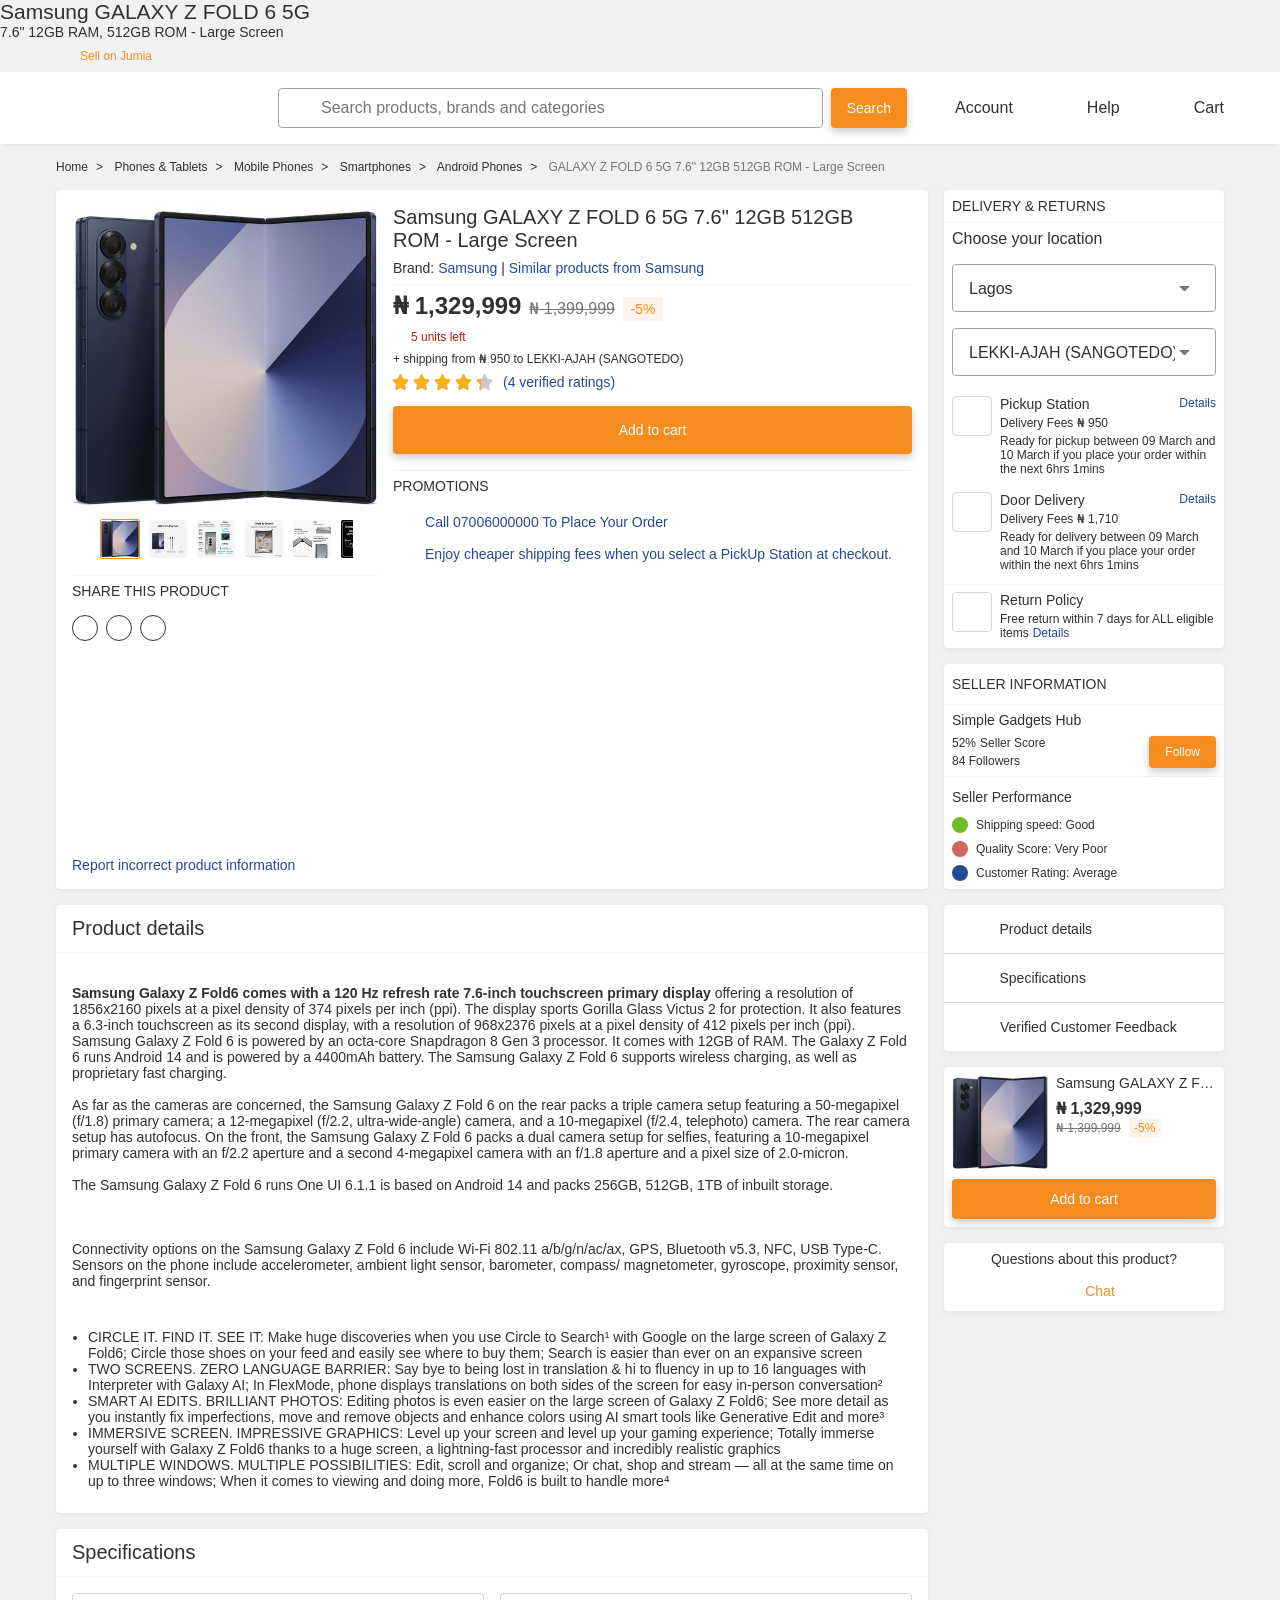
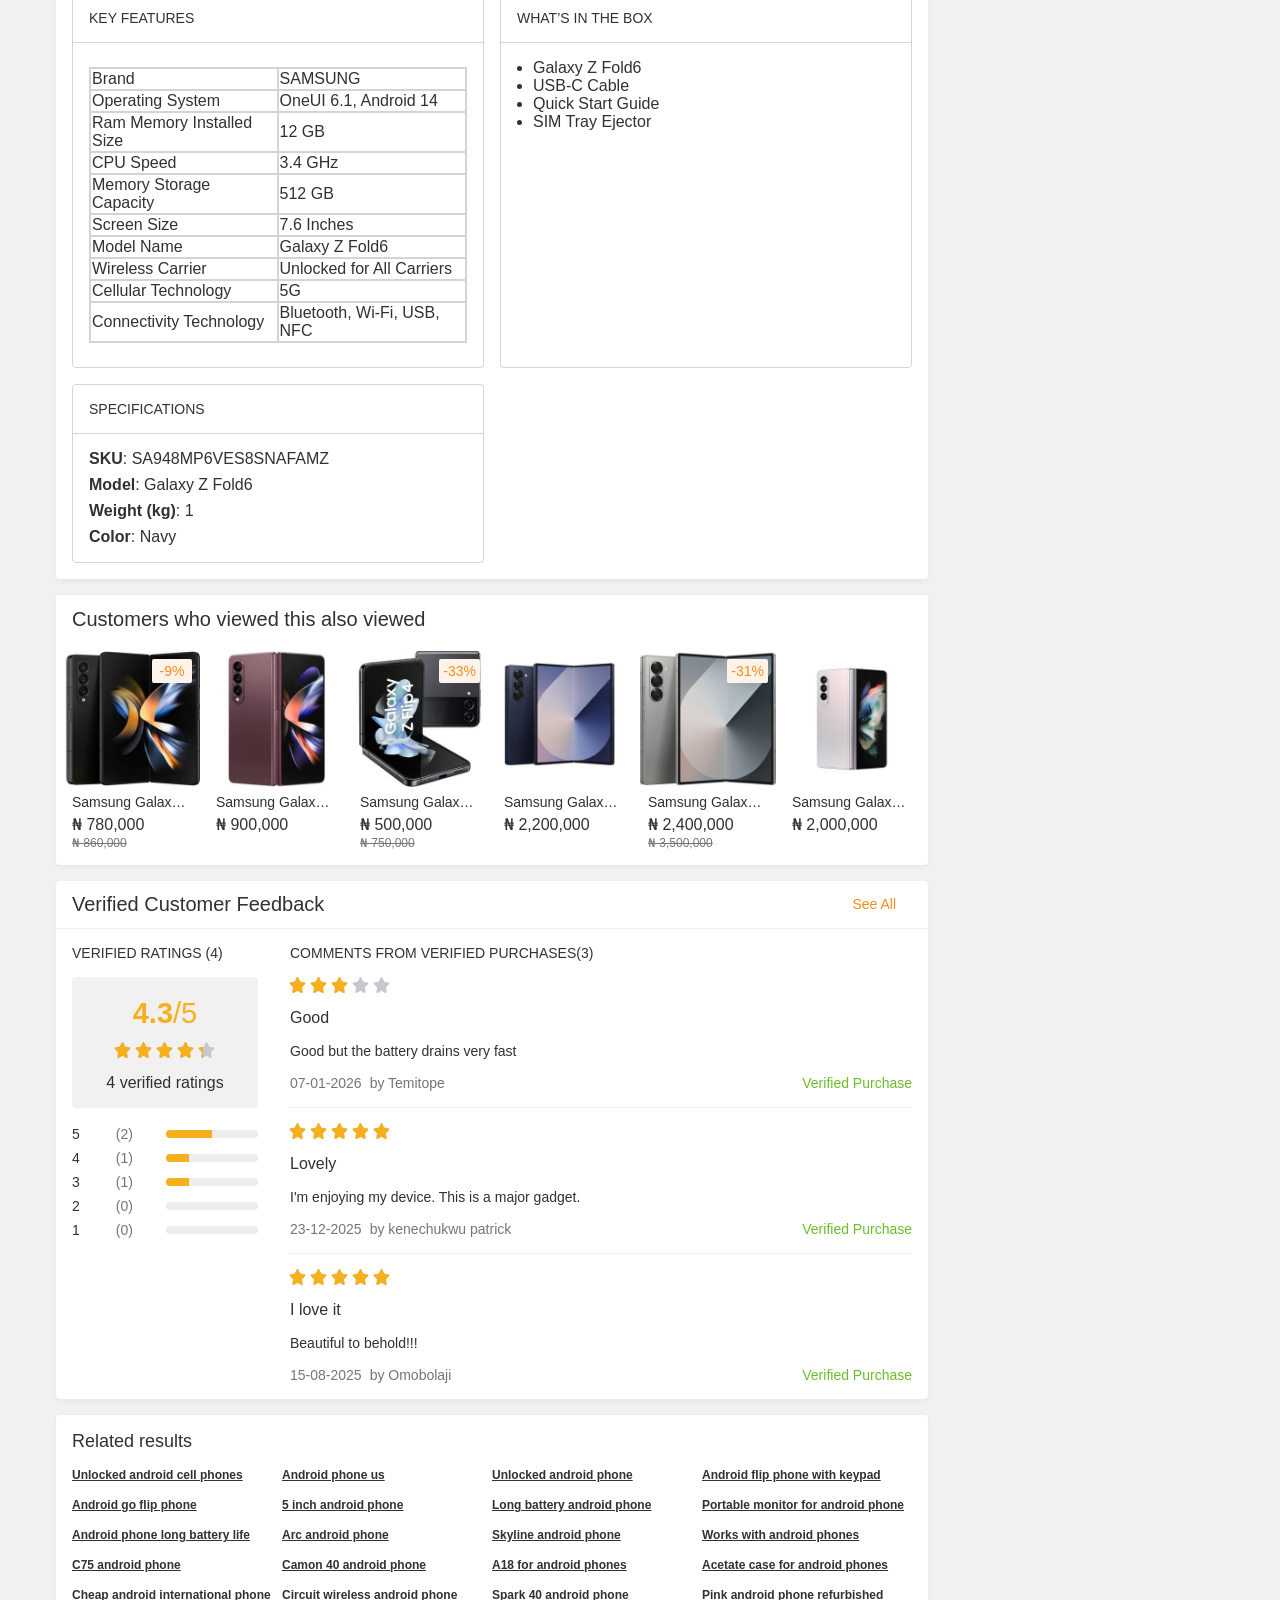
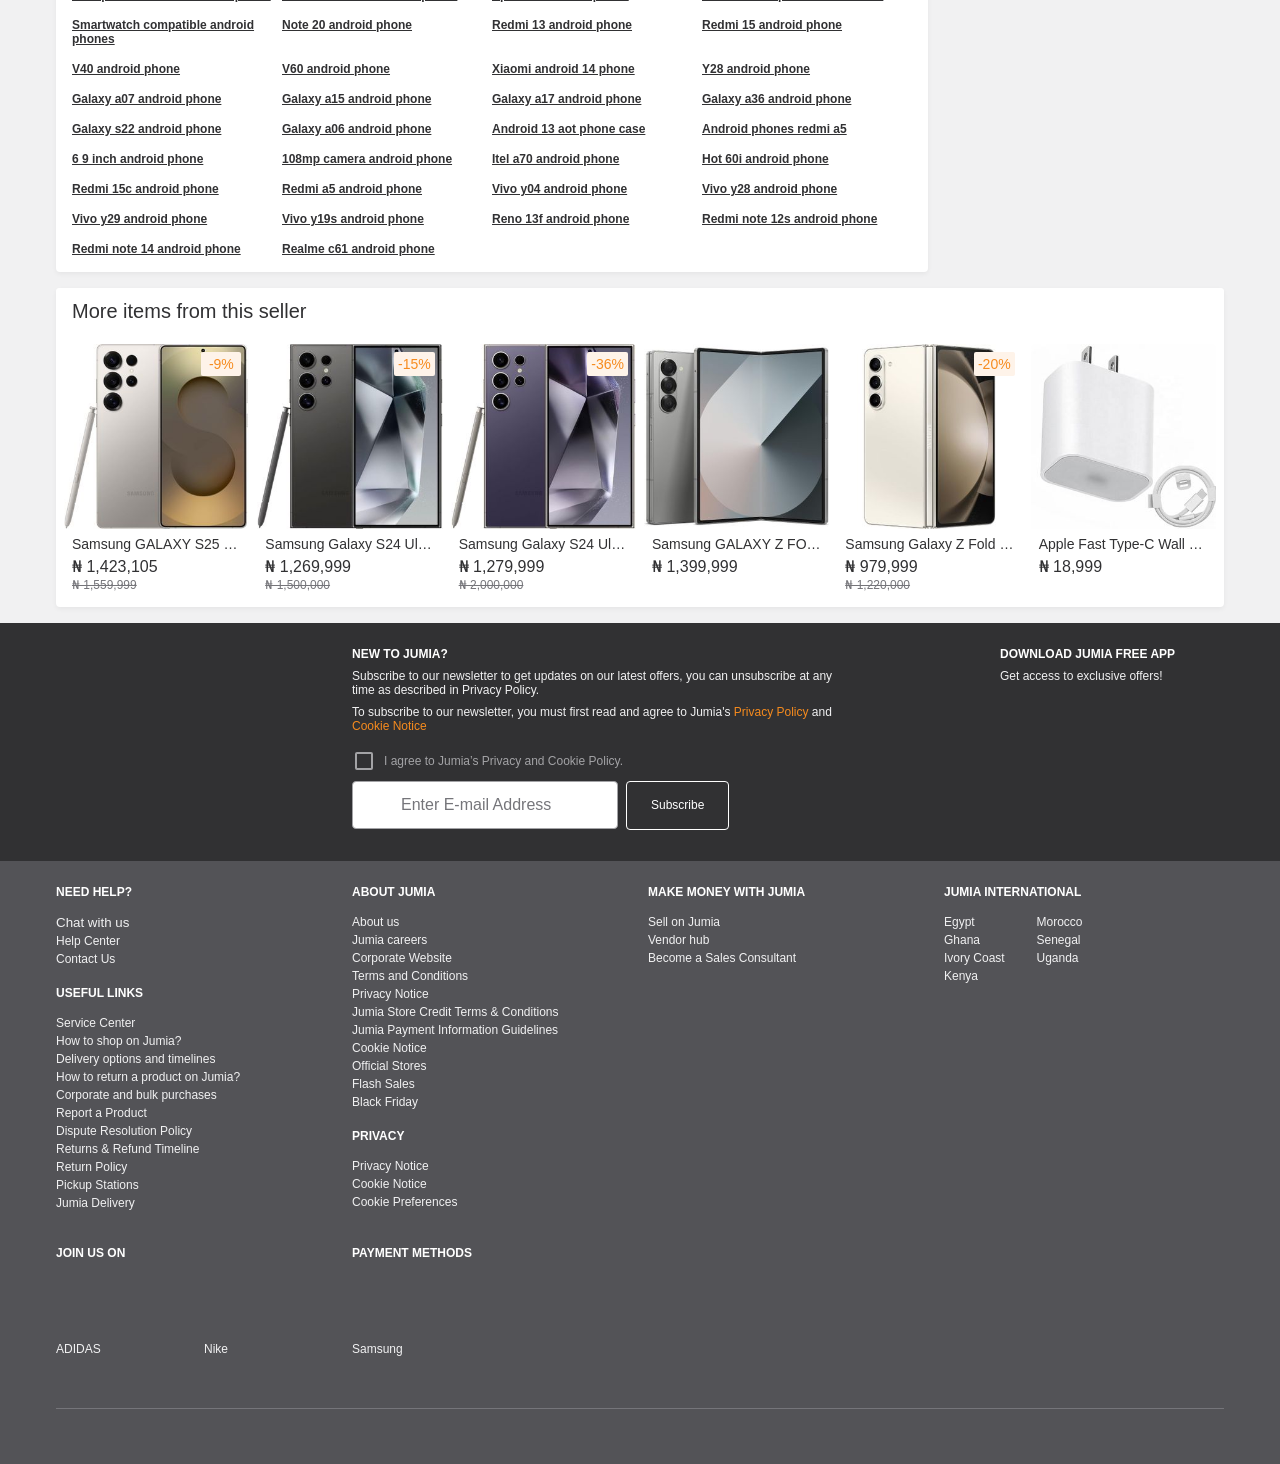
==== commit b14ea3d4: "feat: add accessibility skip-link and fix keyboard navigation" ====
--- a/jumia.html
+++ b/jumia.html
@@ -26,6 +26,26 @@
     <meta name="theme-color" content="#ffffff">
     <link rel="manifest" crossorigin="use-credentials" href="https://www.jumia.com.ng/assets_he/manifest/jumia/ng.2bc74913.json">
     <link rel="stylesheet" href="./jumia_files/main.d6013604.css">
+
+    <style>
+        /* This ensures the skip link is functional and looks good */
+        .skip-link {
+            position: absolute;
+            top: -100%; /* Hidden by default */
+            left: 0;
+            background: #f68b1e; /* Jumia Orange */
+            color: #fff;
+            padding: 10px 20px;
+            z-index: 1000;
+            text-decoration: none;
+            font-weight: bold;
+            transition: top 0.3s;
+        }
+        .skip-link:focus {
+            top: 0; /* Shows up when user presses Tab */
+        }
+    </style>
+
     <link rel="icon" type="image/ico" sizes="any" href="https://www.jumia.com.ng/assets_he/favicon.87f00114.ico">
     <link rel="icon" type="image/svg+xml" href="https://www.jumia.com.ng/assets_he/favicon.adbd556a.svg">
     <link rel="preconnect dns-prefetch" href="https://bam.nr-data.net/">
@@ -33,6 +53,19 @@
     <link rel="dns-prefetch" href="https://ng.jumia.is/">
 </head>
 <body>
+<a href="#main-product-content" class="skip-link">Skip to main content</a>
+<header>
+        </header>
+ 
+  <main id="main-product-content">
+        <section class="product-header">
+            <h1>Samsung GALAXY Z FOLD 6 5G</h1>
+            <p>7.6" 12GB RAM, 512GB ROM - Large Screen</p>
+        </section>
+
+        <section class="product-details">
+            </section>
+      </main>
 <!-- Skip to main content link - Phase 2, Step 3 -->
 <a href="#main-content" class="skip-link" style="position: absolute; top: -40px; left: 0; background: #000; color: white; padding: 8px; z-index: 100; text-decoration: none;">Skip to main content</a>
 
